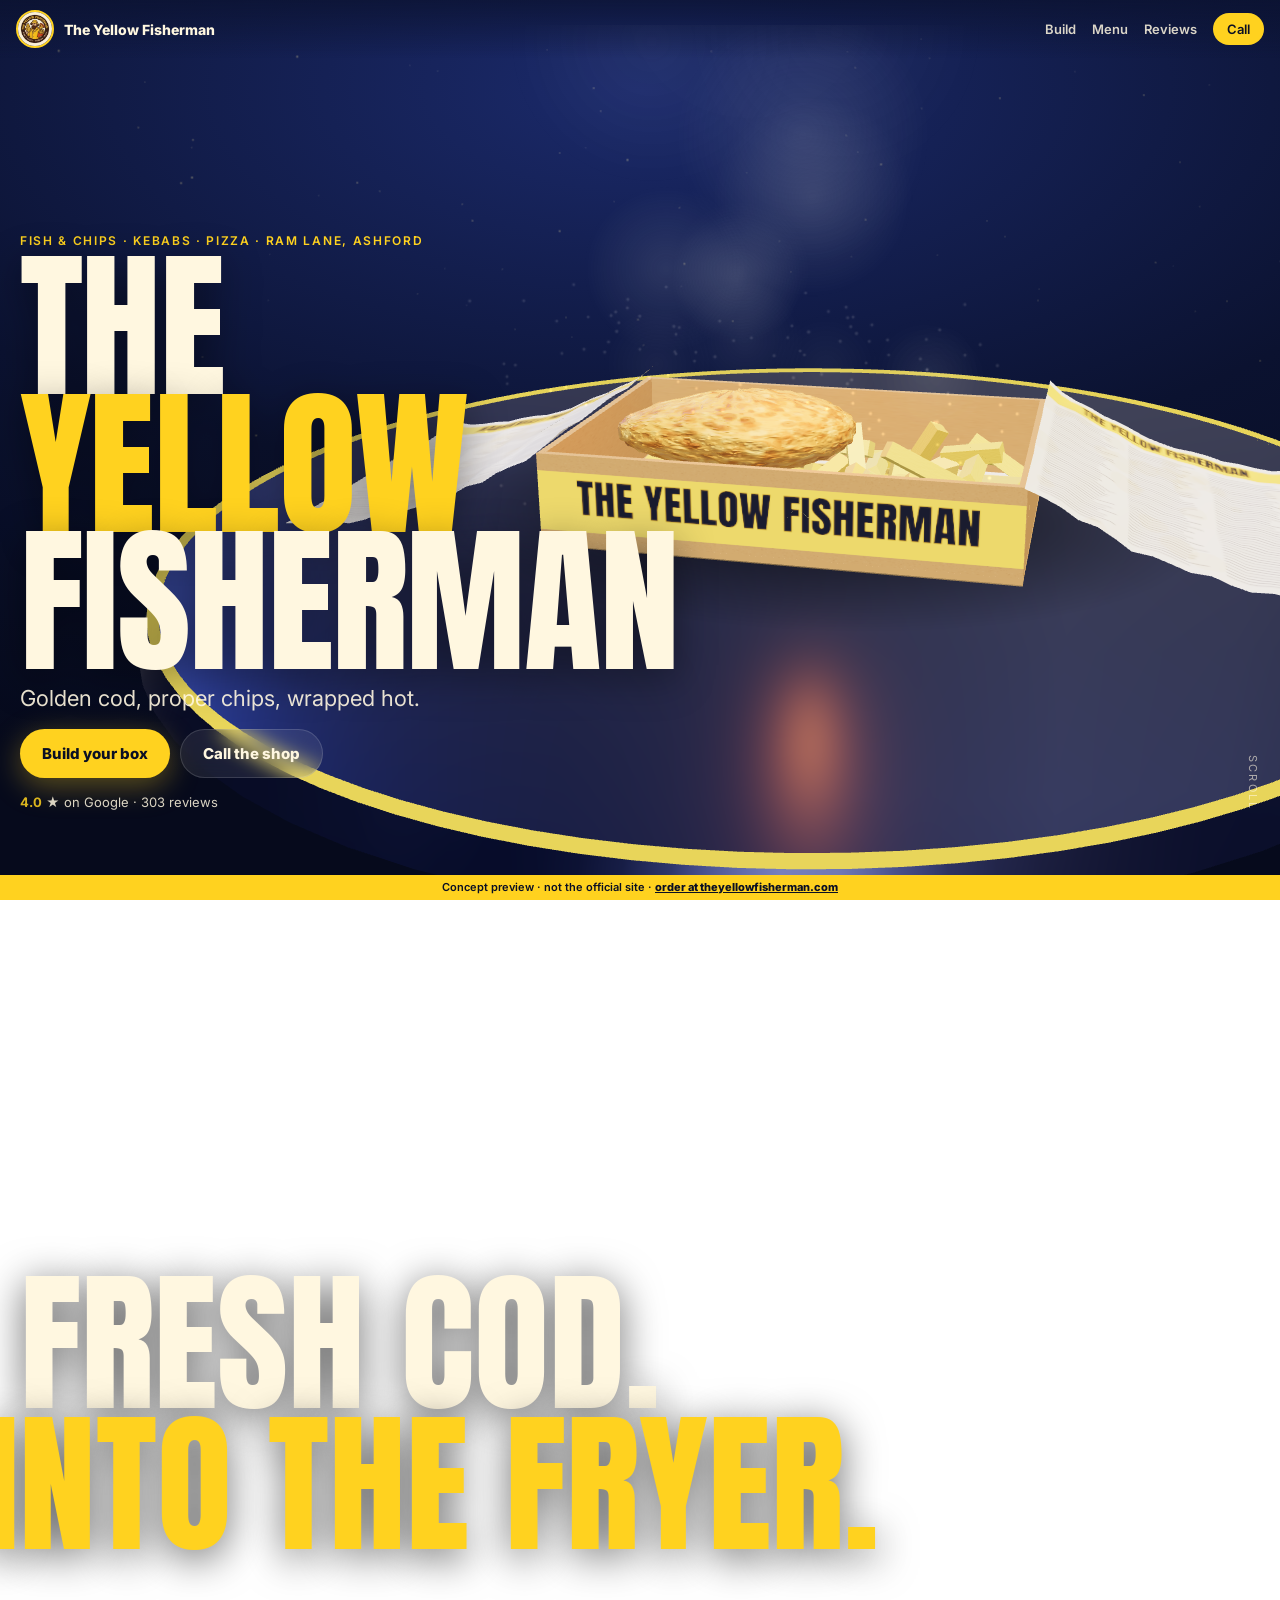
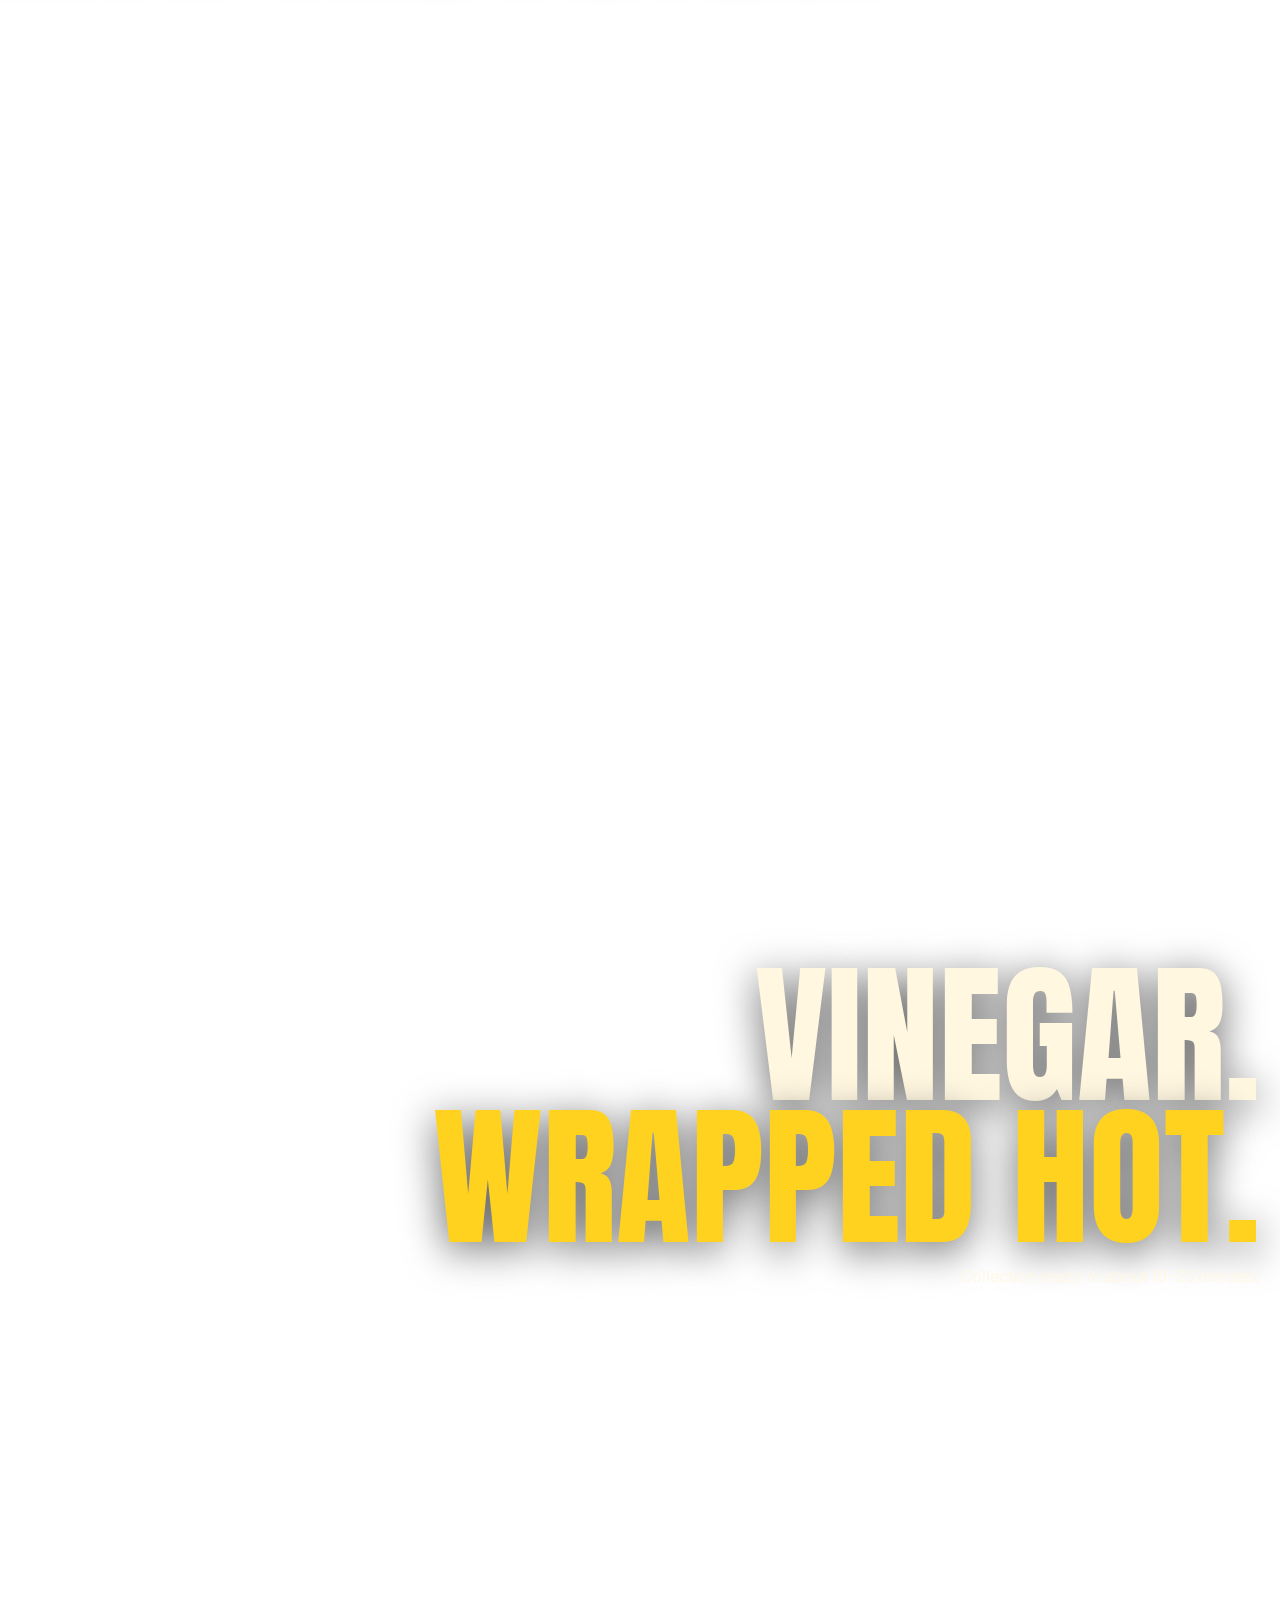
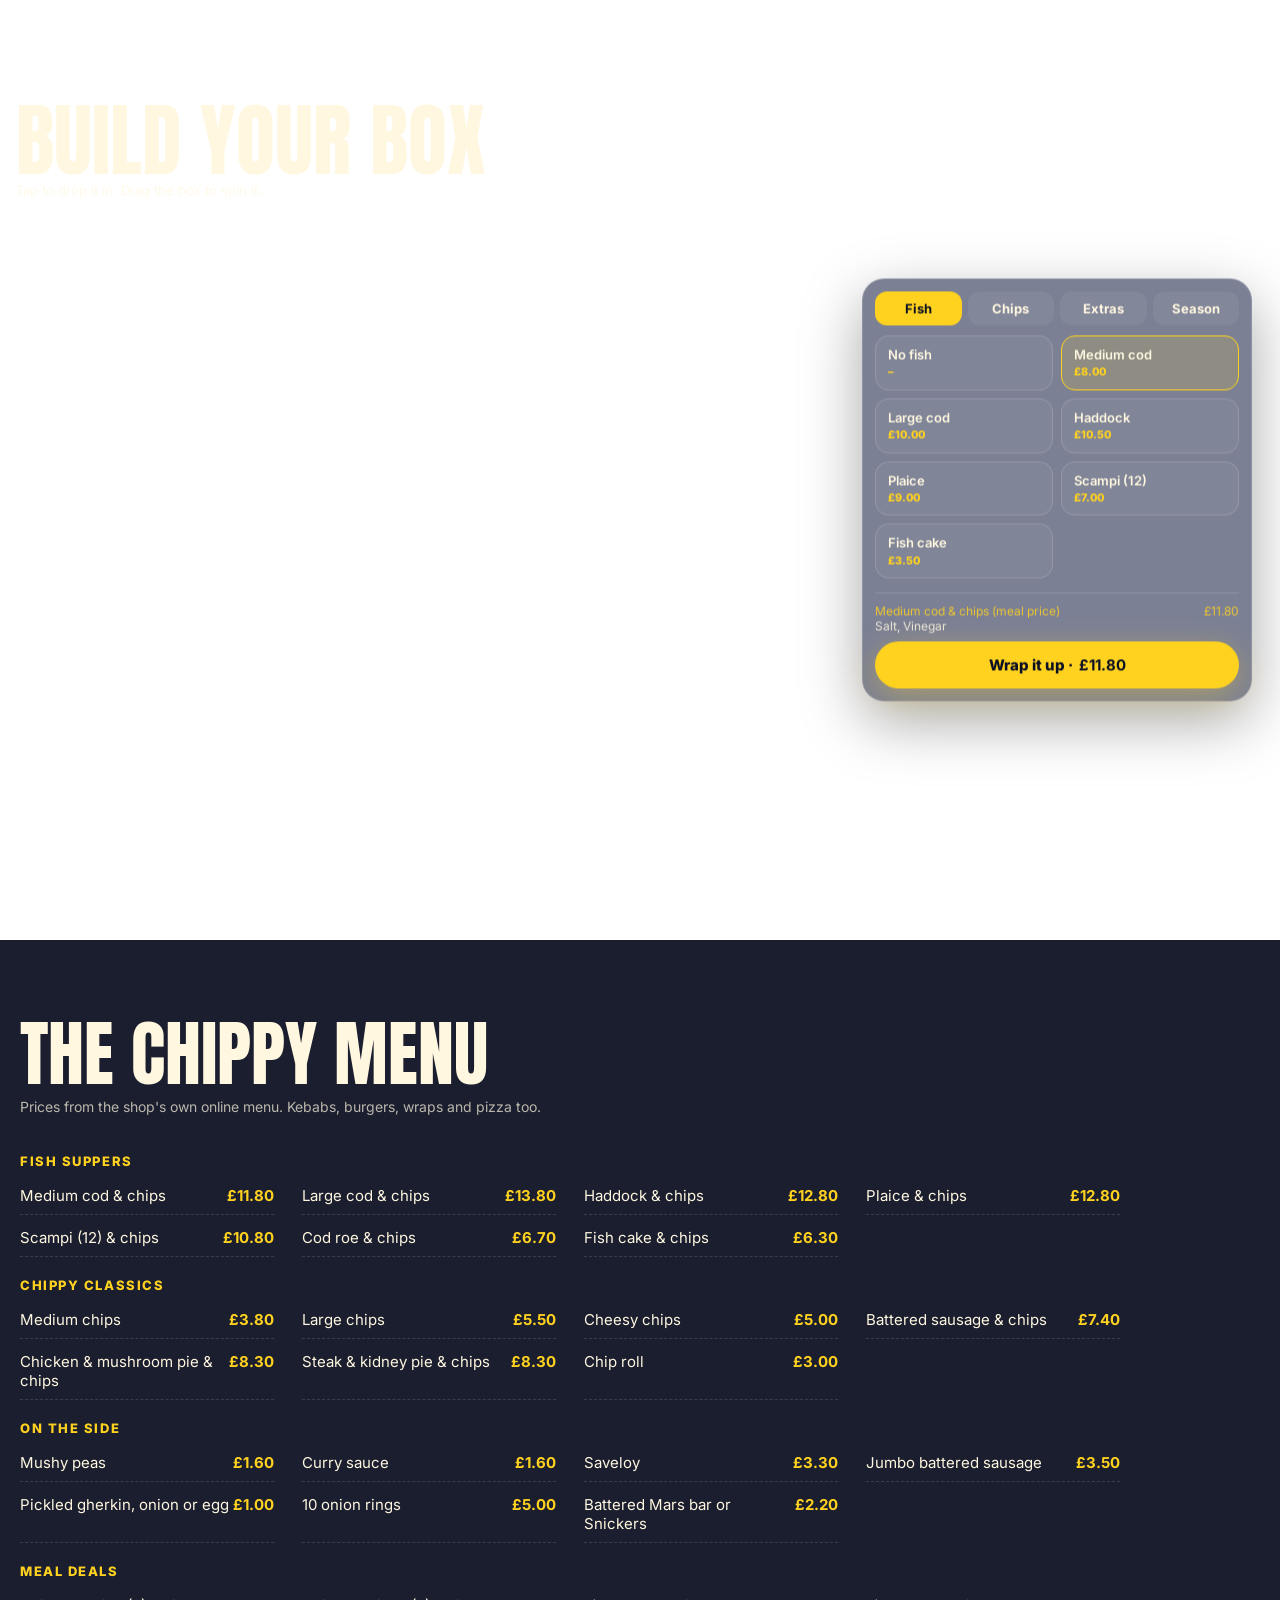
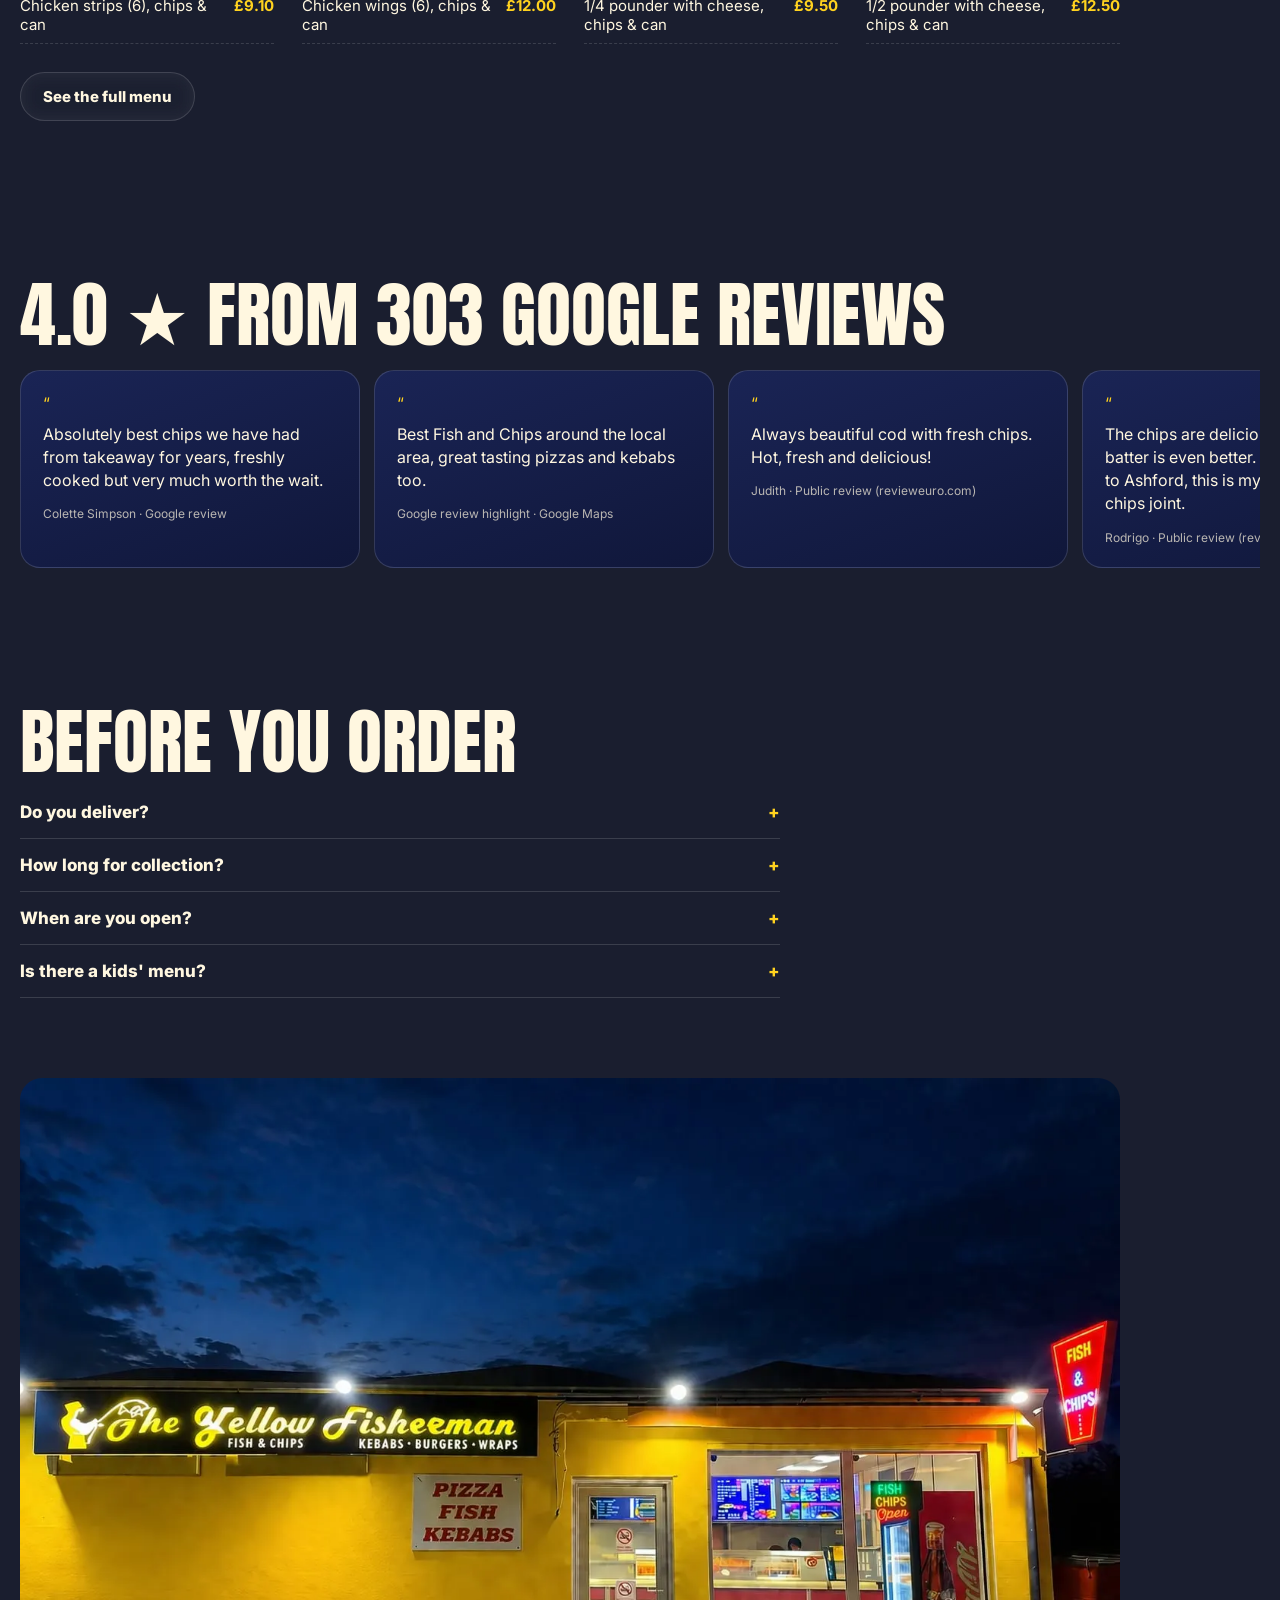
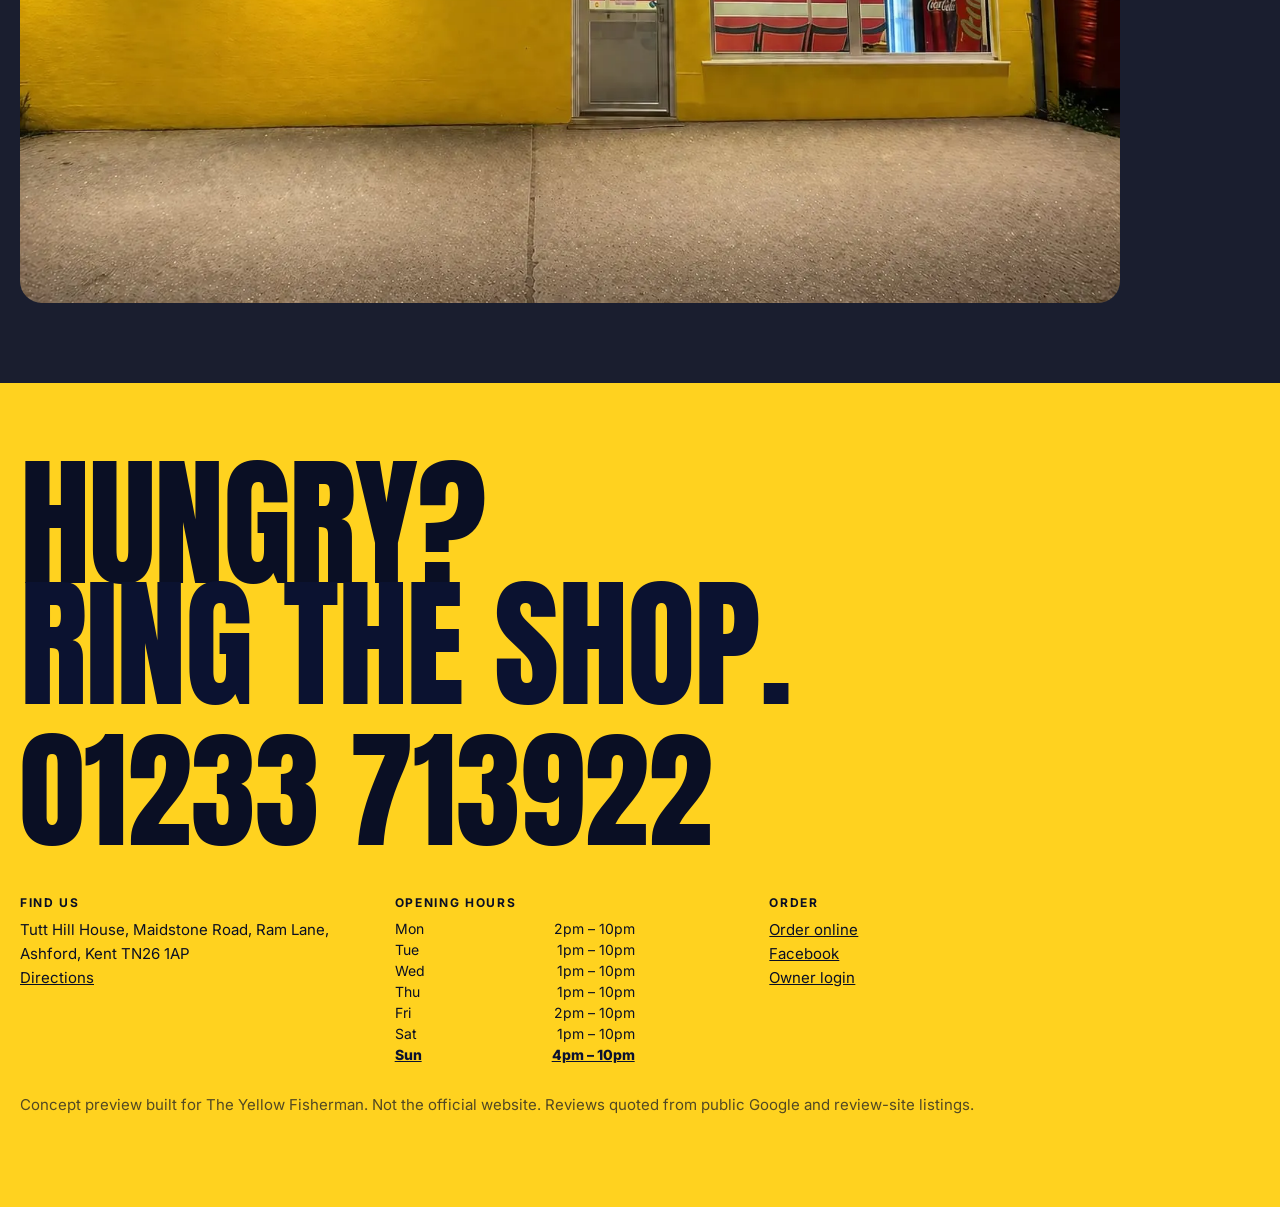
==== index.html @ 824ef0eb "The Yellow Fisherman immersive 3D concept preview" ====
<!doctype html>
<html lang="en-GB">
<head>
<meta charset="utf-8">
<meta name="viewport" content="width=device-width, initial-scale=1, viewport-fit=cover">
<meta name="robots" content="noindex, nofollow, noarchive">
<title>The Yellow Fisherman · Concept preview</title>
<meta name="description" content="Concept preview of a new interactive website for The Yellow Fisherman, Ashford, Kent.">
<meta name="theme-color" content="#0b1230">
<link rel="icon" href="assets/logo.webp">
<link rel="preconnect" href="https://fonts.googleapis.com">
<link rel="preconnect" href="https://fonts.gstatic.com" crossorigin>
<link href="https://fonts.googleapis.com/css2?family=Anton&family=Inter:wght@400;600;800&display=swap" rel="stylesheet">
<link rel="stylesheet" href="style.css">
<script type="importmap">{"imports":{"three":"./vendor/three.module.min.js"}}</script>
</head>
<body>
<div class="concept">Concept preview · not the official site · <a href="https://theyellowfisherman.com/" rel="nofollow">order at theyellowfisherman.com</a></div>

<div id="loader"><div class="loader-inner"><img src="assets/logo.webp" alt=""><div class="bar"><i></i></div><p>Heating the fryer…</p></div></div>

<canvas id="stage" aria-hidden="true"></canvas>
<div id="fallback" hidden><img src="assets/cover-1024.webp" alt="The Yellow Fisherman shopfront at night"></div>

<header class="nav">
  <a class="brand" href="#top"><img src="assets/logo.webp" alt="The Yellow Fisherman logo"><span>The Yellow Fisherman</span></a>
  <nav><a href="#build">Build</a><a href="#menu">Menu</a><a href="#reviews">Reviews</a><a class="pill" data-tel href="#">Call</a></nav>
</header>

<main>
  <section id="top" class="hero">
    <p class="kicker">Fish &amp; chips · Kebabs · Pizza · Ram Lane, Ashford</p>
    <h1 class="mega"><span>The</span><span class="y">Yellow</span><span>Fisherman</span></h1>
    <p class="sub">Golden cod, proper chips, wrapped hot.</p>
    <div class="hero-cta"><a href="#build" class="btn primary">Build your box</a><a data-tel href="#" class="btn ghost">Call the shop</a></div>
    <div class="rating-chip"><b data-rating>4.0</b> ★ on Google · <span data-reviews>303</span> reviews</div>
    <div class="scroll-cue">Scroll</div>
  </section>

  <section class="story" id="s-fryer">
    <h2 class="line">Fresh cod.</h2>
    <h2 class="line y">Into the fryer.</h2>
    <h2 class="line">Out golden.</h2>
  </section>

  <section class="story" id="s-wrap">
    <h2 class="line">Salt.</h2>
    <h2 class="line">Vinegar.</h2>
    <h2 class="line y">Wrapped hot.</h2>
    <p class="story-note">Collection ready in about <span data-collect>10–25</span> minutes.</p>
  </section>

  <section id="build" class="build">
    <div class="drag-zone" id="dragZone" aria-label="Drag to turn the box, tap to shake"></div>
    <div class="build-head"><h2>Build your box</h2><p>Tap to drop it in. Drag the box to spin it.</p></div>
    <div class="panel glass" id="builder">
      <div class="tabs" role="tablist">
        <button class="tab on" data-tab="fish">Fish</button>
        <button class="tab" data-tab="chips">Chips</button>
        <button class="tab" data-tab="extras">Extras</button>
        <button class="tab" data-tab="season">Season</button>
      </div>
      <div class="opts" id="opts"></div>
      <div class="summary">
        <div class="lines" id="lines"></div>
        <button class="btn primary wrap-btn" id="wrapBtn">Wrap it up · <b id="total">£0.00</b></button>
      </div>
    </div>
  </section>

  <section id="menu" class="menu solid">
    <h2 class="sec-title">The chippy menu</h2>
    <p class="muted">Prices from the shop's own online menu. Kebabs, burgers, wraps and pizza too.</p>
    <div class="menu-grid" id="menuGrid"></div>
    <a class="btn ghost" href="https://theyellowfisherman.com/" rel="nofollow">See the full menu</a>
  </section>

  <section id="reviews" class="reviews solid">
    <h2 class="sec-title"><span data-rating>4.0</span> ★ from <span data-reviews>303</span> Google reviews</h2>
    <div class="cards" id="cards"></div>
  </section>

  <section id="faq" class="faq solid">
    <h2 class="sec-title">Before you order</h2>
    <details><summary>Do you deliver?</summary><p>Yes, up to <span data-radius>8.5</span> miles. Minimum order £13. Delivery is £1 up to 3.5 miles, rising to £6 at 8.5 miles.</p></details>
    <details><summary>How long for collection?</summary><p>Usually <span data-collect>10–25</span> minutes. Deliveries take about 30–90 minutes depending on how busy we are.</p></details>
    <details><summary>When are you open?</summary><div class="hours" id="hoursFaq"></div><p class="muted">Online orders close at 9:45pm.</p></details>
    <details><summary>Is there a kids' menu?</summary><p>Yes: sausage, nuggets, cod bites, cheeseburger or doner meat, each with chips.</p></details>
  </section>

  <section class="shop solid">
    <figure><img loading="lazy" src="assets/cover-1024.webp" alt="The Yellow Fisherman shopfront lit up at night"></figure>
  </section>
</main>

<footer class="foot">
  <h2 class="mega small"><span>Hungry?</span><span class="y">Ring the shop.</span></h2>
  <a class="huge-tel" data-tel href="#"><span data-phone>01233 713922</span></a>
  <div class="foot-grid">
    <div><h4>Find us</h4><p data-address></p><a data-maps href="#" rel="nofollow">Directions</a></div>
    <div><h4>Opening hours</h4><div class="hours" id="hoursFoot"></div></div>
    <div><h4>Order</h4><p><a href="https://theyellowfisherman.com/" rel="nofollow">Order online</a><br><a data-fb href="#" rel="nofollow">Facebook</a><br><a href="dashboard.html">Owner login</a></p></div>
  </div>
  <p class="tiny">Concept preview built for The Yellow Fisherman. Not the official website. Reviews quoted from public Google and review-site listings.</p>
</footer>

<div class="modal" id="orderModal" hidden>
  <div class="sheet glass">
    <button class="x" data-close aria-label="Close">×</button>
    <div id="orderForm">
      <h3>It's wrapped. Where's it going?</h3>
      <div class="mini-sum" id="miniSum"></div>
      <div class="seg" id="method"><button class="on" data-m="Collection">Collection</button><button data-m="Delivery">Delivery</button></div>
      <label>Name<input id="fName" autocomplete="name" required></label>
      <label>Mobile<input id="fPhone" type="tel" autocomplete="tel" inputmode="tel" required></label>
      <label class="del-only" hidden>Delivery postcode<input id="fPost" autocomplete="postal-code"></label>
      <label>When<select id="fTime"></select></label>
      <label>Notes<input id="fNotes" placeholder="e.g. salad on the side"></label>
      <p class="warn" id="warn"></p>
      <button class="btn primary full" id="sendBtn">Send my order · <b id="total2"></b></button>
      <p class="tiny">Or call <a data-tel href="#"><span data-phone></span></a>. Pay on collection or delivery.</p>
    </div>
    <div id="orderDone" hidden>
      <div class="tick">✓</div>
      <h3 id="doneTitle"></h3>
      <p id="doneText"></p>
      <a class="btn primary full" data-tel href="#">Call to confirm now</a>
      <a class="btn ghost full" href="https://theyellowfisherman.com/" rel="nofollow">Order &amp; pay online instead</a>
      <p class="tiny demo-note" id="demoNote"></p>
    </div>
  </div>
</div>

<script src="vendor/gsap.min.js"></script>
<script src="vendor/ScrollTrigger.min.js"></script>
<script type="module" src="main.js"></script>
</body>
</html>
---- style.css ----
:root{--navy:#0b1230;--navy2:#141d46;--yellow:#ffd21f;--yellow2:#ffb800;--cream:#fff7e0;--ink:#0a0f24;--glass:rgba(16,24,60,.55);--line:rgba(255,255,255,.14)}
[hidden]{display:none!important}
*{box-sizing:border-box;margin:0;padding:0}
html{-webkit-text-size-adjust:100%}
body{background:radial-gradient(120% 80% at 50% 10%,#1b2a6b 0%,#0b1230 55%,#060a1c 100%) fixed;color:var(--cream);font-family:Inter,system-ui,-apple-system,sans-serif;overflow-x:hidden;min-height:100vh}
a{color:inherit}
#stage{position:fixed;inset:0;width:100vw;height:100vh;height:100lvh;display:block;z-index:0;touch-action:pan-y}
#fallback{position:fixed;inset:0;z-index:0}#fallback img{width:100%;height:100%;object-fit:cover;filter:brightness(.55)}
.concept{position:fixed;left:0;right:0;bottom:0;z-index:60;background:var(--yellow);color:var(--ink);font:600 11px/1.2 Inter;text-align:center;padding:6px 10px calc(6px + env(safe-area-inset-bottom))}
.concept a{font-weight:800}
#loader{position:fixed;inset:0;z-index:100;background:var(--navy);display:grid;place-items:center;transition:opacity .6s}
#loader.done{opacity:0;pointer-events:none}
.loader-inner{text-align:center}.loader-inner img{width:96px;border-radius:50%;animation:bob 1.6s ease-in-out infinite}
.bar{width:180px;height:4px;background:var(--line);border-radius:4px;margin:18px auto 10px;overflow:hidden}.bar i{display:block;height:100%;width:0;background:var(--yellow);transition:width .3s}
.loader-inner p{font-size:13px;opacity:.7}
@keyframes bob{50%{transform:translateY(-8px) rotate(-4deg)}}
.nav{position:fixed;top:0;left:0;right:0;z-index:50;display:flex;justify-content:space-between;align-items:center;padding:calc(10px + env(safe-area-inset-top)) 16px 10px;background:linear-gradient(rgba(11,18,48,.75),rgba(11,18,48,0));}
.brand{display:flex;gap:10px;align-items:center;text-decoration:none;font-weight:800;font-size:14px}
.brand img{width:38px;height:38px;border-radius:50%;border:2px solid var(--yellow)}
.nav nav{display:flex;gap:16px;align-items:center;font-size:13px;font-weight:600}
.nav nav a{text-decoration:none;opacity:.85}
.pill{background:var(--yellow);color:var(--ink)!important;padding:8px 14px;border-radius:30px;opacity:1!important}
@media (max-width:640px){.nav nav a:not(.pill){display:none}.brand span{display:none}}
main,footer{position:relative;z-index:2}
section{position:relative}
.hero{min-height:100vh;min-height:100svh;display:flex;flex-direction:column;justify-content:flex-end;padding:0 20px 90px;pointer-events:none}
.hero a,.hero .rating-chip{pointer-events:auto}
.kicker{font-size:12px;letter-spacing:.14em;text-transform:uppercase;color:var(--yellow);font-weight:600;margin-bottom:10px}
.mega{font-family:Anton,Impact,sans-serif;font-weight:400;text-transform:uppercase;line-height:.86;font-size:clamp(64px,12.5vw,176px);letter-spacing:-.01em;text-shadow:0 10px 40px rgba(0,0,0,.45)}
.mega span{display:block}.y{color:var(--yellow)}
.mega.small{font-size:clamp(54px,11vw,150px)}
.sub{font-size:clamp(16px,2.2vw,22px);margin:14px 0 18px;max-width:30ch;opacity:.9}
.hero-cta{display:flex;gap:10px;flex-wrap:wrap}
.btn{display:inline-flex;align-items:center;justify-content:center;gap:6px;padding:14px 22px;border-radius:40px;font:800 15px Inter;text-decoration:none;border:0;cursor:pointer;transition:transform .15s,box-shadow .2s;-webkit-tap-highlight-color:transparent}
.btn:active{transform:scale(.97)}
.btn.primary{background:var(--yellow);color:var(--ink);box-shadow:0 8px 30px rgba(255,210,31,.35)}
.btn.ghost{background:rgba(255,255,255,.08);color:var(--cream);border:1px solid var(--line);backdrop-filter:blur(10px);-webkit-backdrop-filter:blur(10px)}
.btn.full{width:100%;margin-top:10px}
.rating-chip{margin-top:16px;font-size:13px;opacity:.85}.rating-chip b{color:var(--yellow)}
.scroll-cue{position:absolute;right:20px;bottom:90px;font-size:11px;letter-spacing:.2em;text-transform:uppercase;opacity:.6;writing-mode:vertical-rl}
.story{min-height:130vh;display:flex;flex-direction:column;justify-content:center;padding:0 20px;pointer-events:none}
.line{font-family:Anton,Impact,sans-serif;font-weight:400;text-transform:uppercase;font-size:clamp(44px,12vw,170px);line-height:.92;text-shadow:0 8px 40px rgba(0,0,0,.6)}
#s-wrap{align-items:flex-end;text-align:right}
.story-note{margin-top:18px;font-size:16px;opacity:.85}
.build{min-height:100vh;min-height:100svh;padding:calc(64px + env(safe-area-inset-top)) 16px 46px;display:flex;flex-direction:column}
.drag-zone{position:absolute;inset:0;touch-action:pan-y;cursor:grab;z-index:0}
.build-head{position:relative;z-index:1;pointer-events:none}
.build-head h2{font-family:Anton,Impact,sans-serif;font-weight:400;text-transform:uppercase;font-size:clamp(40px,7vw,80px);line-height:.9}
.build-head p{font-size:13px;opacity:.75;margin-top:6px}
.glass{background:var(--glass);border:1px solid var(--line);backdrop-filter:blur(18px) saturate(140%);-webkit-backdrop-filter:blur(18px) saturate(140%);border-radius:22px;box-shadow:0 20px 60px rgba(0,0,0,.35)}
.panel{position:relative;z-index:2;margin-top:auto;padding:12px;max-height:48svh;display:flex;flex-direction:column}
@media (min-width:900px){.build{display:block}.panel{position:absolute;right:28px;top:50%;transform:translateY(-50%);width:390px;max-height:80vh;margin:0}}
.tabs{display:flex;gap:6px;margin-bottom:10px}
.tab{flex:1;padding:9px 0;border-radius:12px;border:0;background:rgba(255,255,255,.06);color:var(--cream);font:700 13px Inter;cursor:pointer}
.tab.on{background:var(--yellow);color:var(--ink)}
.opts{display:grid;grid-template-columns:1fr 1fr;gap:8px;overflow-y:auto;-webkit-overflow-scrolling:touch;padding-bottom:4px;min-height:0;flex:1}
.opt{position:relative;text-align:left;padding:10px 12px;border-radius:14px;border:1px solid var(--line);background:rgba(255,255,255,.04);color:var(--cream);font:600 13px/1.25 Inter;cursor:pointer;-webkit-tap-highlight-color:transparent;transition:background .2s,border-color .2s}
.opt small{display:block;color:var(--yellow);font-weight:800;margin-top:3px}
.opt.on{border-color:var(--yellow);background:rgba(255,210,31,.14)}
.opt .q{position:absolute;top:6px;right:8px;background:var(--yellow);color:var(--ink);border-radius:20px;font-size:11px;font-weight:800;padding:1px 7px}
.opt .minus{position:absolute;bottom:6px;right:6px;width:24px;height:24px;border-radius:50%;border:0;background:rgba(255,255,255,.15);color:#fff;font-weight:800;cursor:pointer}
.summary{border-top:1px solid var(--line);margin-top:10px;padding-top:10px}
.lines{font-size:12px;opacity:.85;max-height:64px;overflow:auto;margin-bottom:8px}
.lines div{display:flex;justify-content:space-between}
.lines .deal{color:var(--yellow)}
.wrap-btn{width:100%}
.solid{background:rgba(7,11,30,.92);padding:80px 20px;backdrop-filter:blur(6px)}
.sec-title{font-family:Anton,Impact,sans-serif;font-weight:400;text-transform:uppercase;font-size:clamp(38px,6vw,72px);line-height:.95;margin-bottom:10px}
.muted{opacity:.7;font-size:14px;margin-bottom:22px}
.menu-grid{display:grid;grid-template-columns:repeat(auto-fill,minmax(240px,1fr));gap:4px 28px;margin-bottom:28px;max-width:1100px}
.menu-grid h4{grid-column:1/-1;color:var(--yellow);font:800 13px Inter;letter-spacing:.12em;text-transform:uppercase;margin:16px 0 4px}
.mi{display:flex;justify-content:space-between;padding:9px 0;border-bottom:1px dashed var(--line);font-size:15px}
.mi b{color:var(--yellow)}
.cards{display:flex;gap:14px;overflow-x:auto;scroll-snap-type:x mandatory;padding:10px 0 20px;-webkit-overflow-scrolling:touch}
.card{flex:0 0 min(82vw,340px);scroll-snap-align:start;padding:22px;border-radius:20px;background:linear-gradient(160deg,#1a2455,#10173a);border:1px solid var(--line)}
.card .stars{color:var(--yellow);letter-spacing:2px;margin-bottom:10px}
.card p{font-size:16px;line-height:1.45}
.card cite{display:block;margin-top:14px;font-style:normal;font-size:12px;opacity:.7}
.faq details{max-width:760px;border-bottom:1px solid var(--line);padding:16px 0}
.faq summary{font-weight:800;font-size:17px;cursor:pointer;list-style:none}
.faq summary::after{content:'+';float:right;color:var(--yellow)}
.faq details[open] summary::after{content:'–'}
.faq p,.faq .hours{margin-top:10px;opacity:.85;line-height:1.5}
.hours div{display:flex;justify-content:space-between;max-width:240px;font-size:14px;padding:2px 0}
.hours .today{color:var(--yellow);font-weight:800}
.shop{padding-top:0}.shop img{width:100%;max-width:1100px;border-radius:22px;display:block}
.foot{background:var(--yellow);color:var(--ink);padding:80px 20px 90px}
.foot .mega{text-shadow:none}.foot .y{color:var(--navy)}
.huge-tel{display:block;font-family:Anton,Impact,sans-serif;font-size:clamp(46px,10vw,130px);text-decoration:none;margin:20px 0 40px}
.foot-grid{display:grid;grid-template-columns:repeat(auto-fit,minmax(220px,1fr));gap:24px;max-width:1100px}
.foot h4{font-size:12px;letter-spacing:.14em;text-transform:uppercase;margin-bottom:8px}
.foot p,.foot a{font-size:15px;line-height:1.6}
.tiny{font-size:11px;opacity:.7;margin-top:28px}
.modal{position:fixed;inset:0;z-index:80;background:rgba(4,7,20,.45);display:flex;align-items:flex-end;justify-content:center}
@media (min-width:700px){.modal{align-items:center}}
.sheet{position:relative;width:100%;max-width:440px;max-height:92svh;overflow:auto;padding:22px 18px calc(40px + env(safe-area-inset-bottom));border-radius:24px 24px 0 0}
@media (min-width:700px){.sheet{border-radius:24px;padding-bottom:24px}}
.sheet h3{font-family:Anton,Impact,sans-serif;font-weight:400;font-size:30px;text-transform:uppercase;line-height:1;margin:0 30px 10px 0}
.x{position:absolute;right:12px;top:10px;background:none;border:0;color:#fff;font-size:30px;cursor:pointer}
.mini-sum{font-size:13px;opacity:.85;margin-bottom:12px}
.seg{display:flex;background:rgba(255,255,255,.07);border-radius:14px;padding:4px;margin-bottom:10px}
.seg button{flex:1;border:0;background:none;color:var(--cream);padding:10px;border-radius:10px;font:700 14px Inter;cursor:pointer}
.seg button.on{background:var(--yellow);color:var(--ink)}
.sheet label{display:block;font-size:12px;font-weight:600;opacity:.9;margin-top:8px}
.sheet input,.sheet select{display:block;width:100%;margin-top:4px;padding:12px;border-radius:12px;border:1px solid var(--line);background:rgba(0,0,0,.25);color:#fff;font:16px Inter}
.warn{color:#ff9b8a;font-size:13px;min-height:16px;margin-top:8px}
.tick{width:64px;height:64px;border-radius:50%;background:var(--yellow);color:var(--ink);display:grid;place-items:center;font-size:34px;font-weight:800;margin-bottom:12px}
#doneText{margin-bottom:8px;line-height:1.5}
@media (prefers-reduced-motion:reduce){*{scroll-behavior:auto!important}.loader-inner img{animation:none}}
html,body{overflow-x:clip}
.foot .huge-tel{font-family:Anton,Impact,sans-serif;font-size:clamp(46px,13vw,130px);line-height:1;text-decoration:none;margin:20px 0 40px}
.foot .hours .today{color:var(--navy);font-weight:800;text-decoration:underline}
.reviews{padding-bottom:40px}
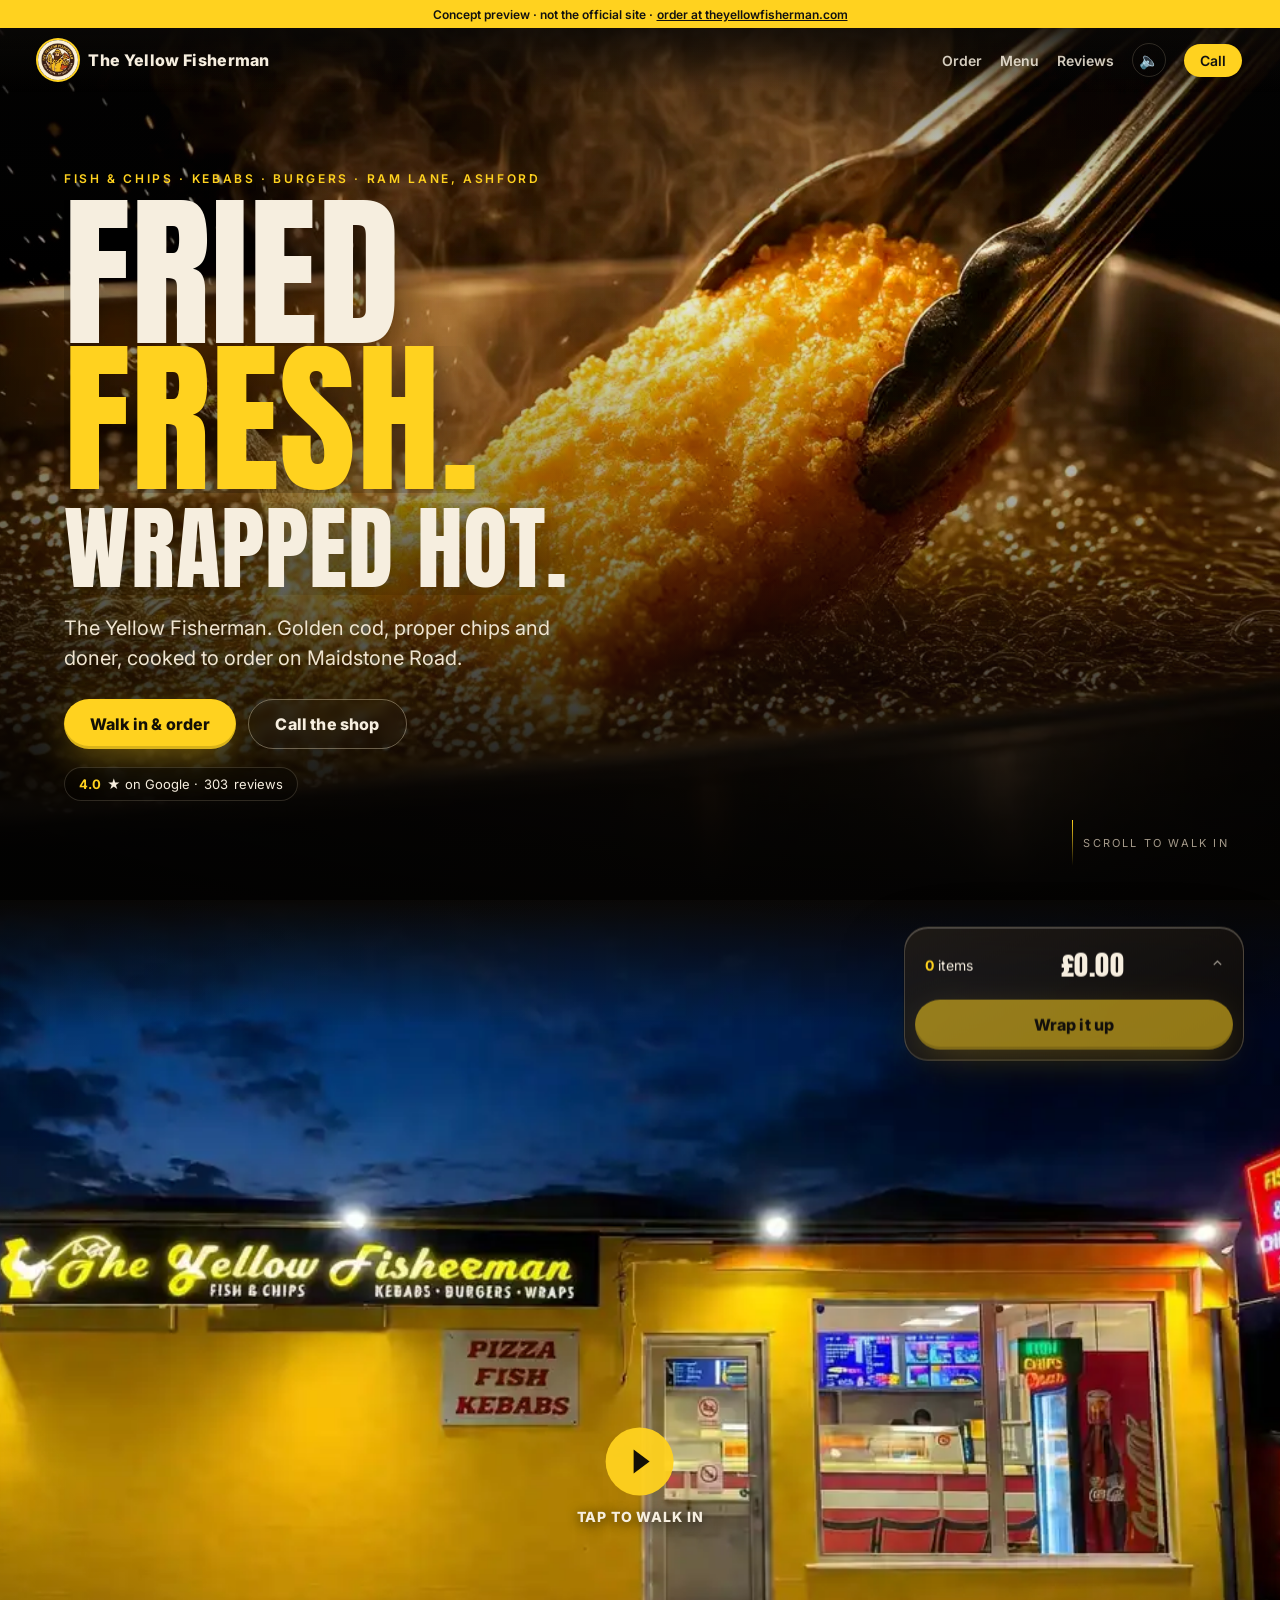
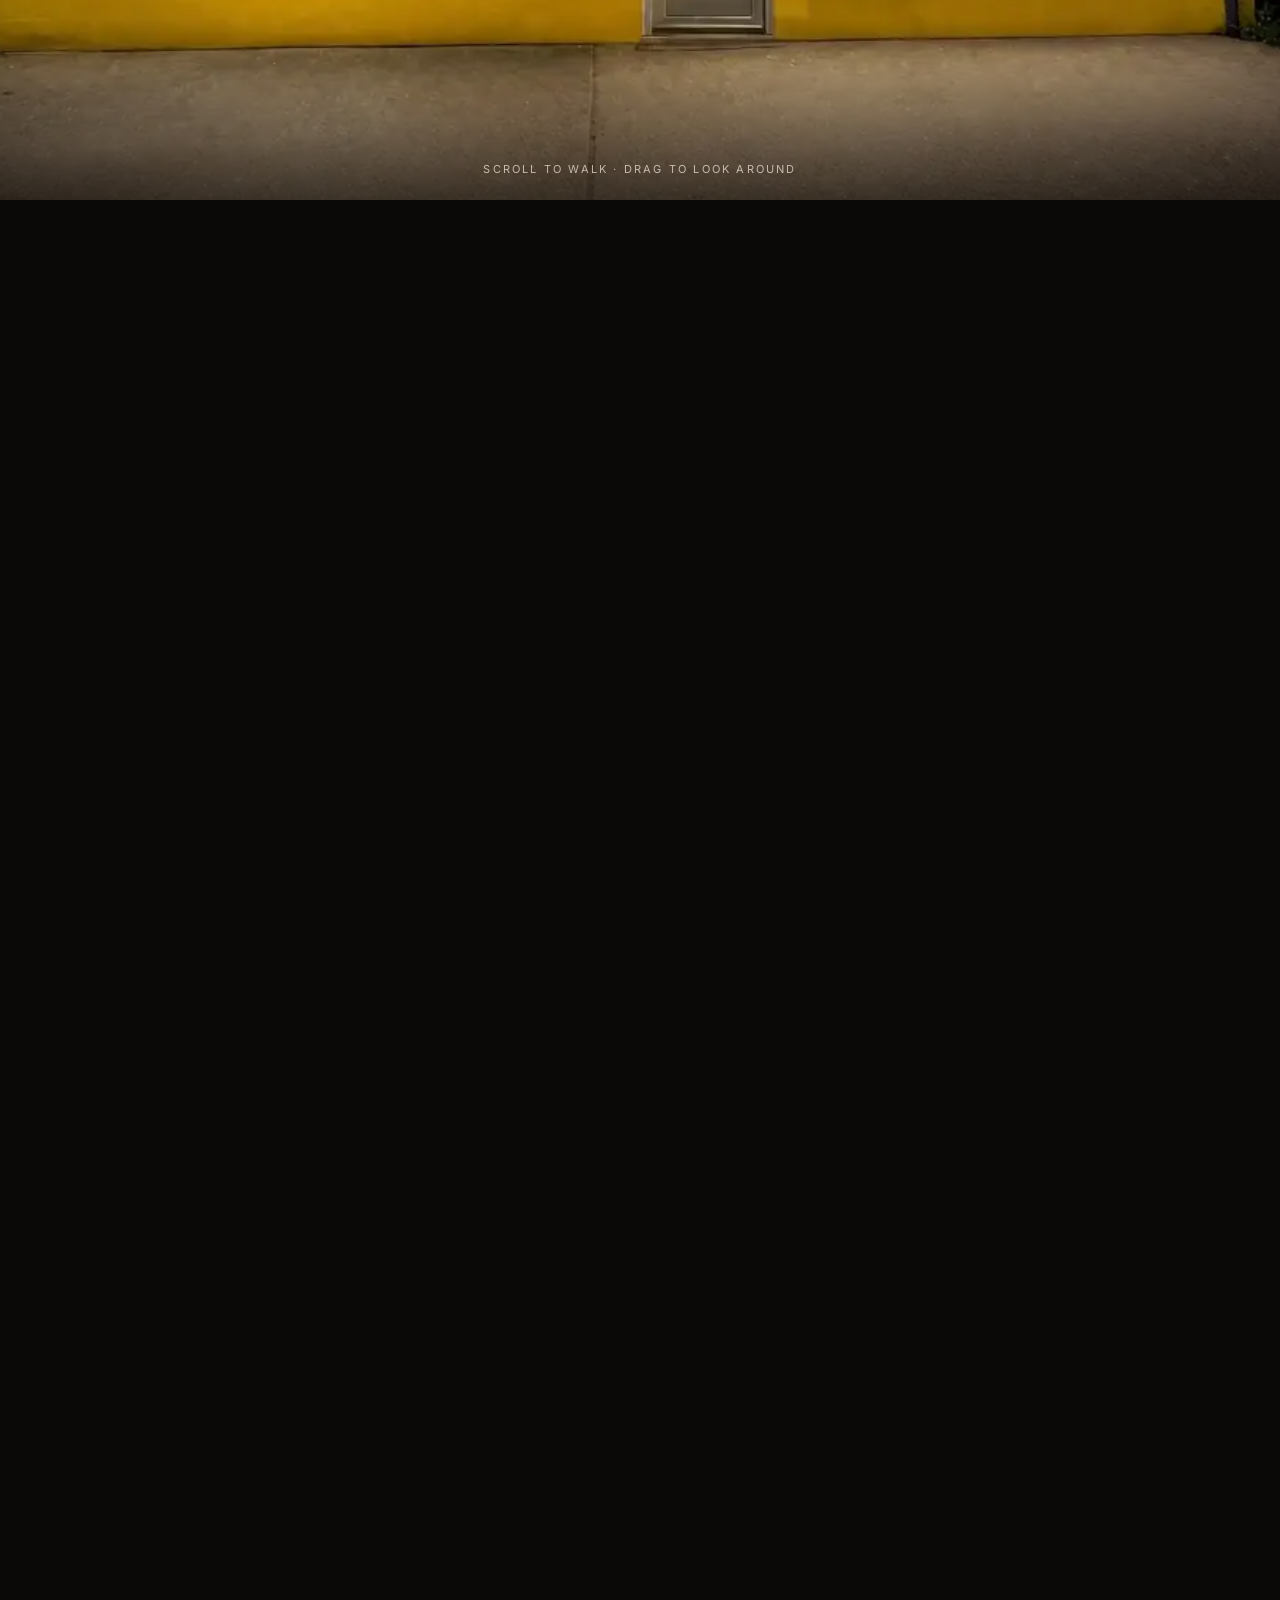
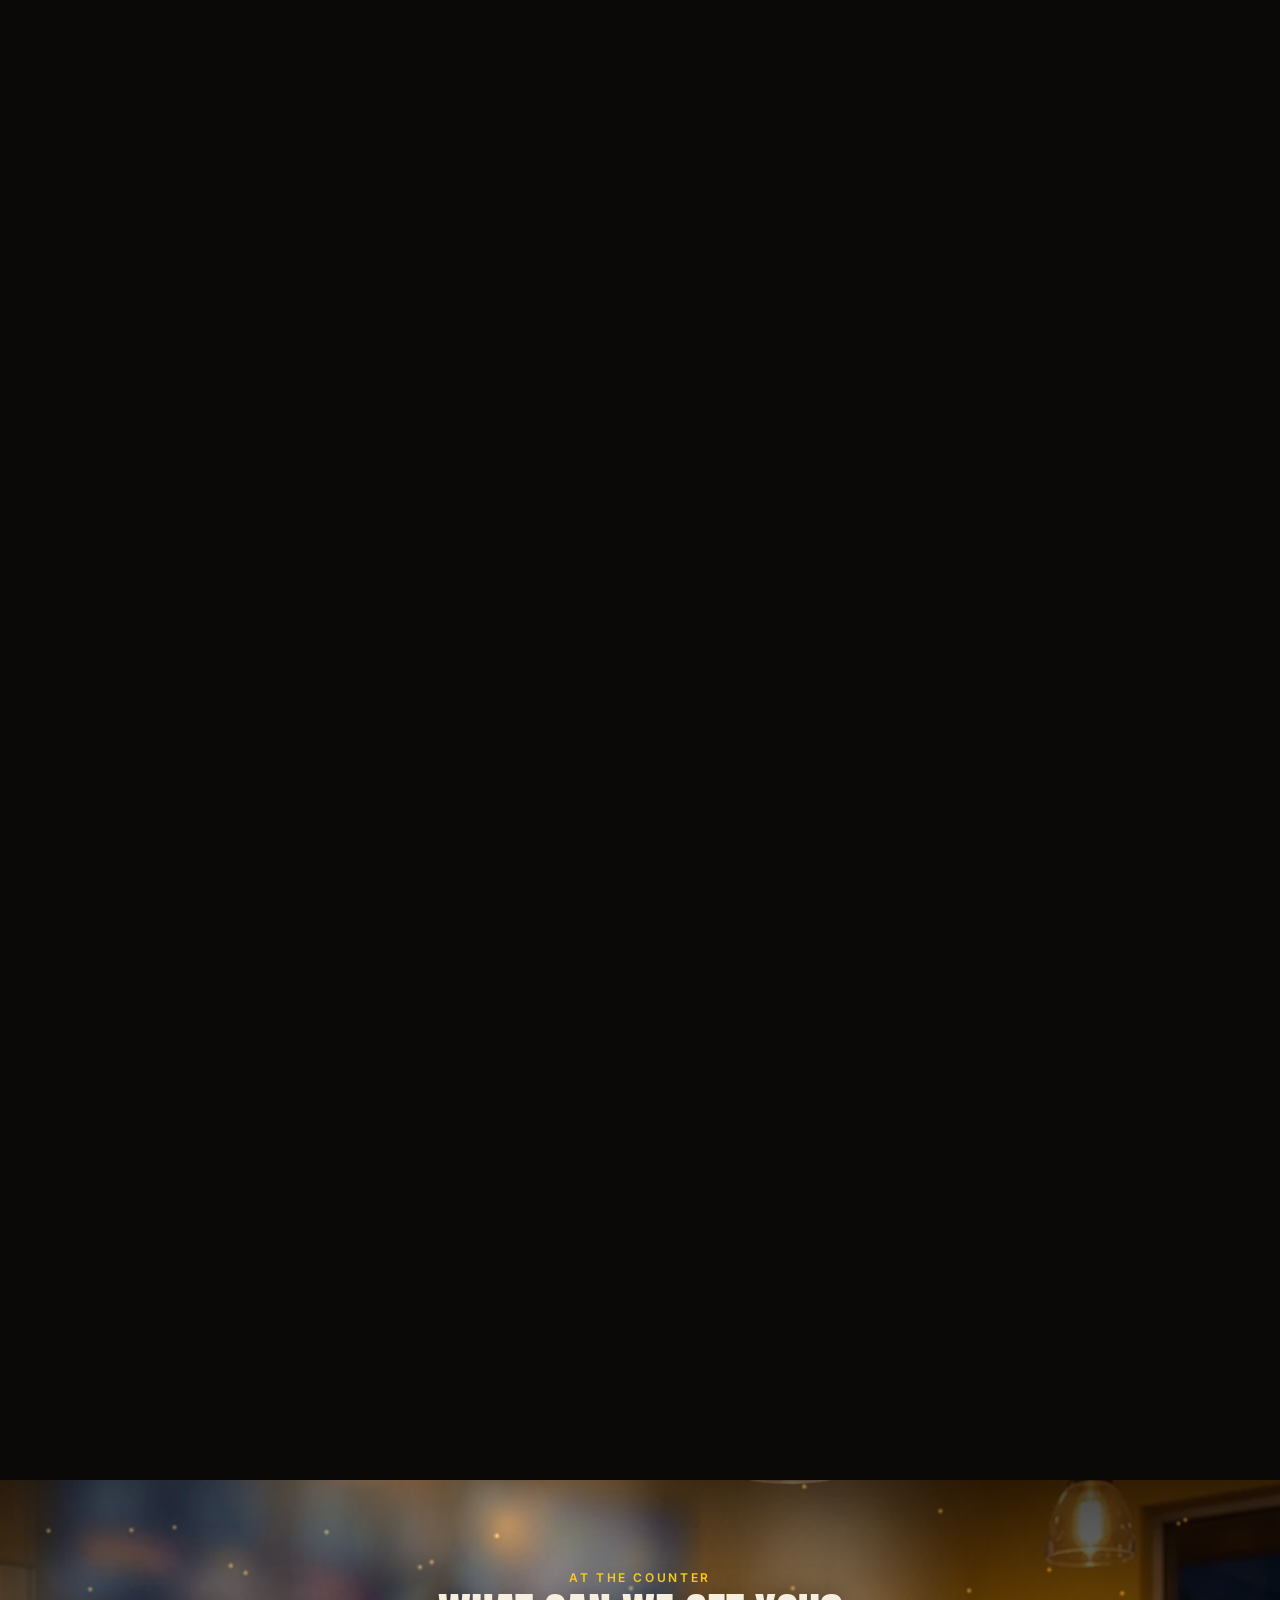
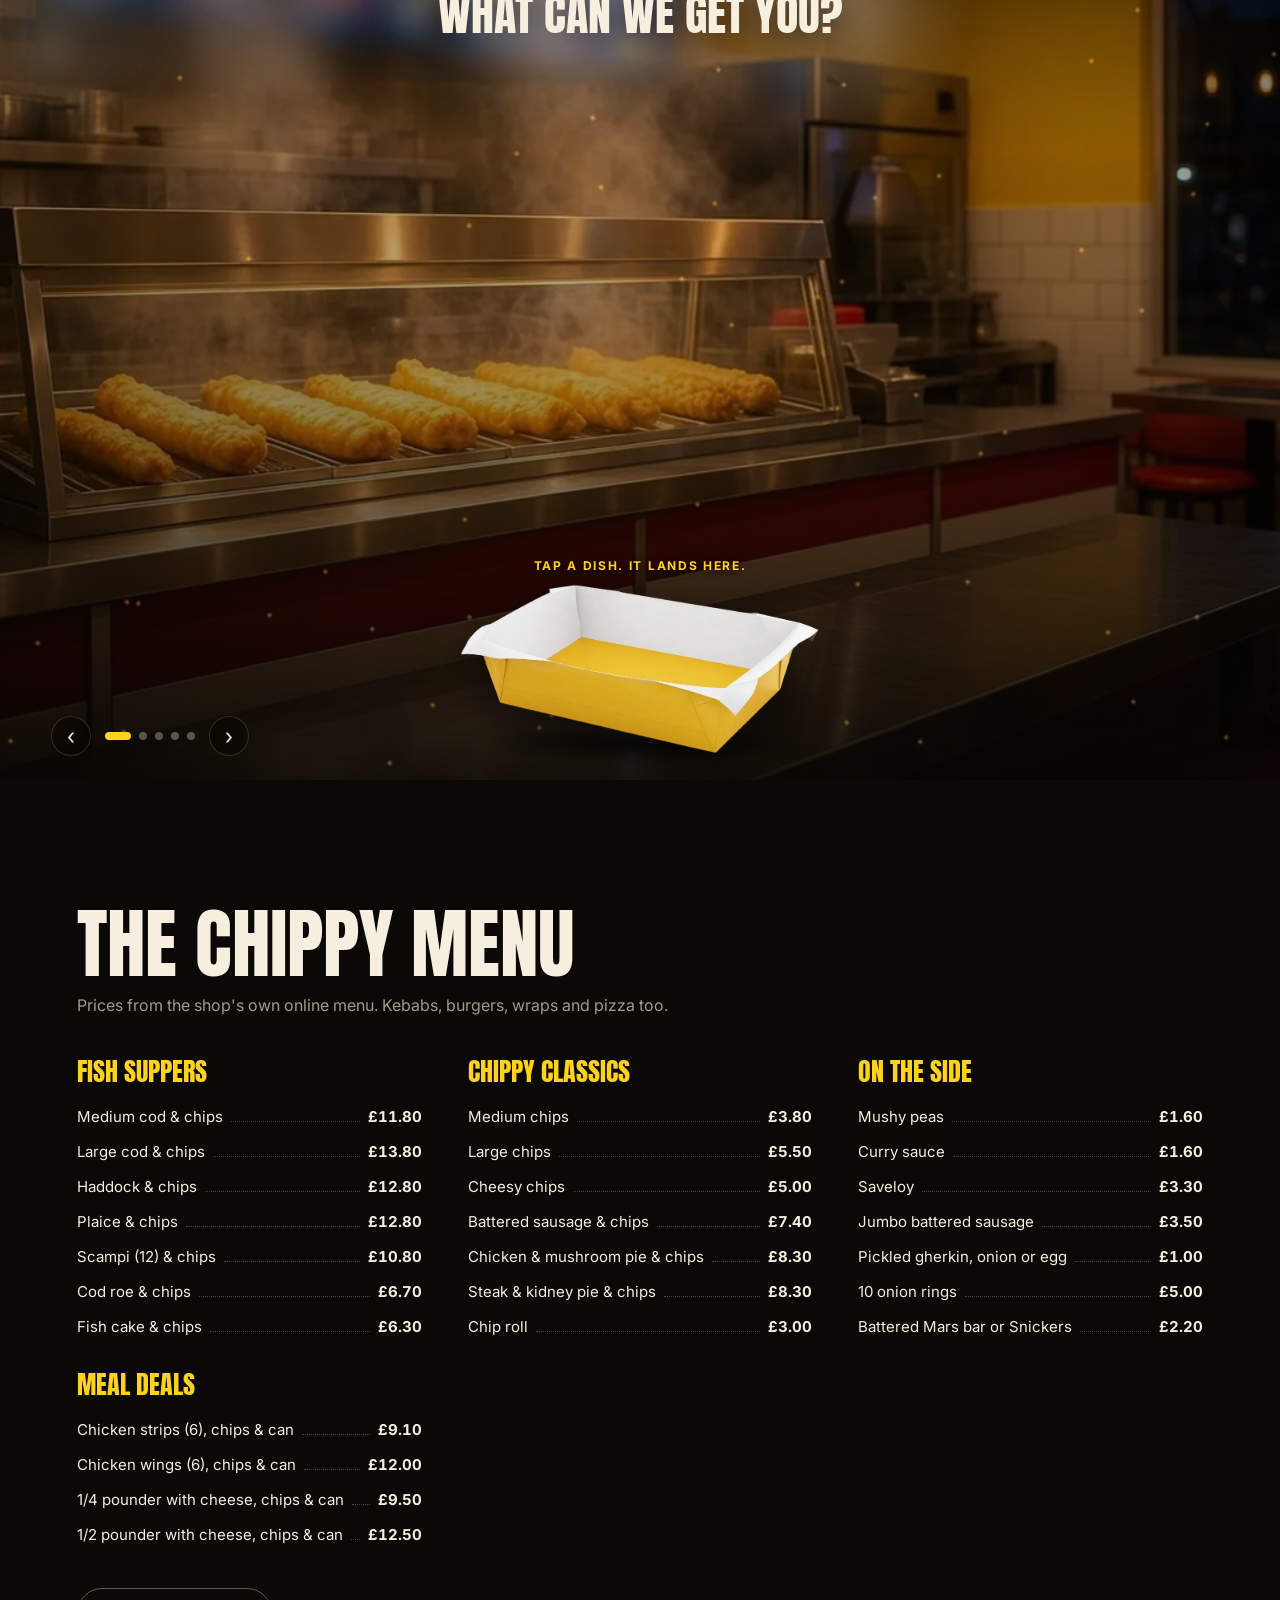
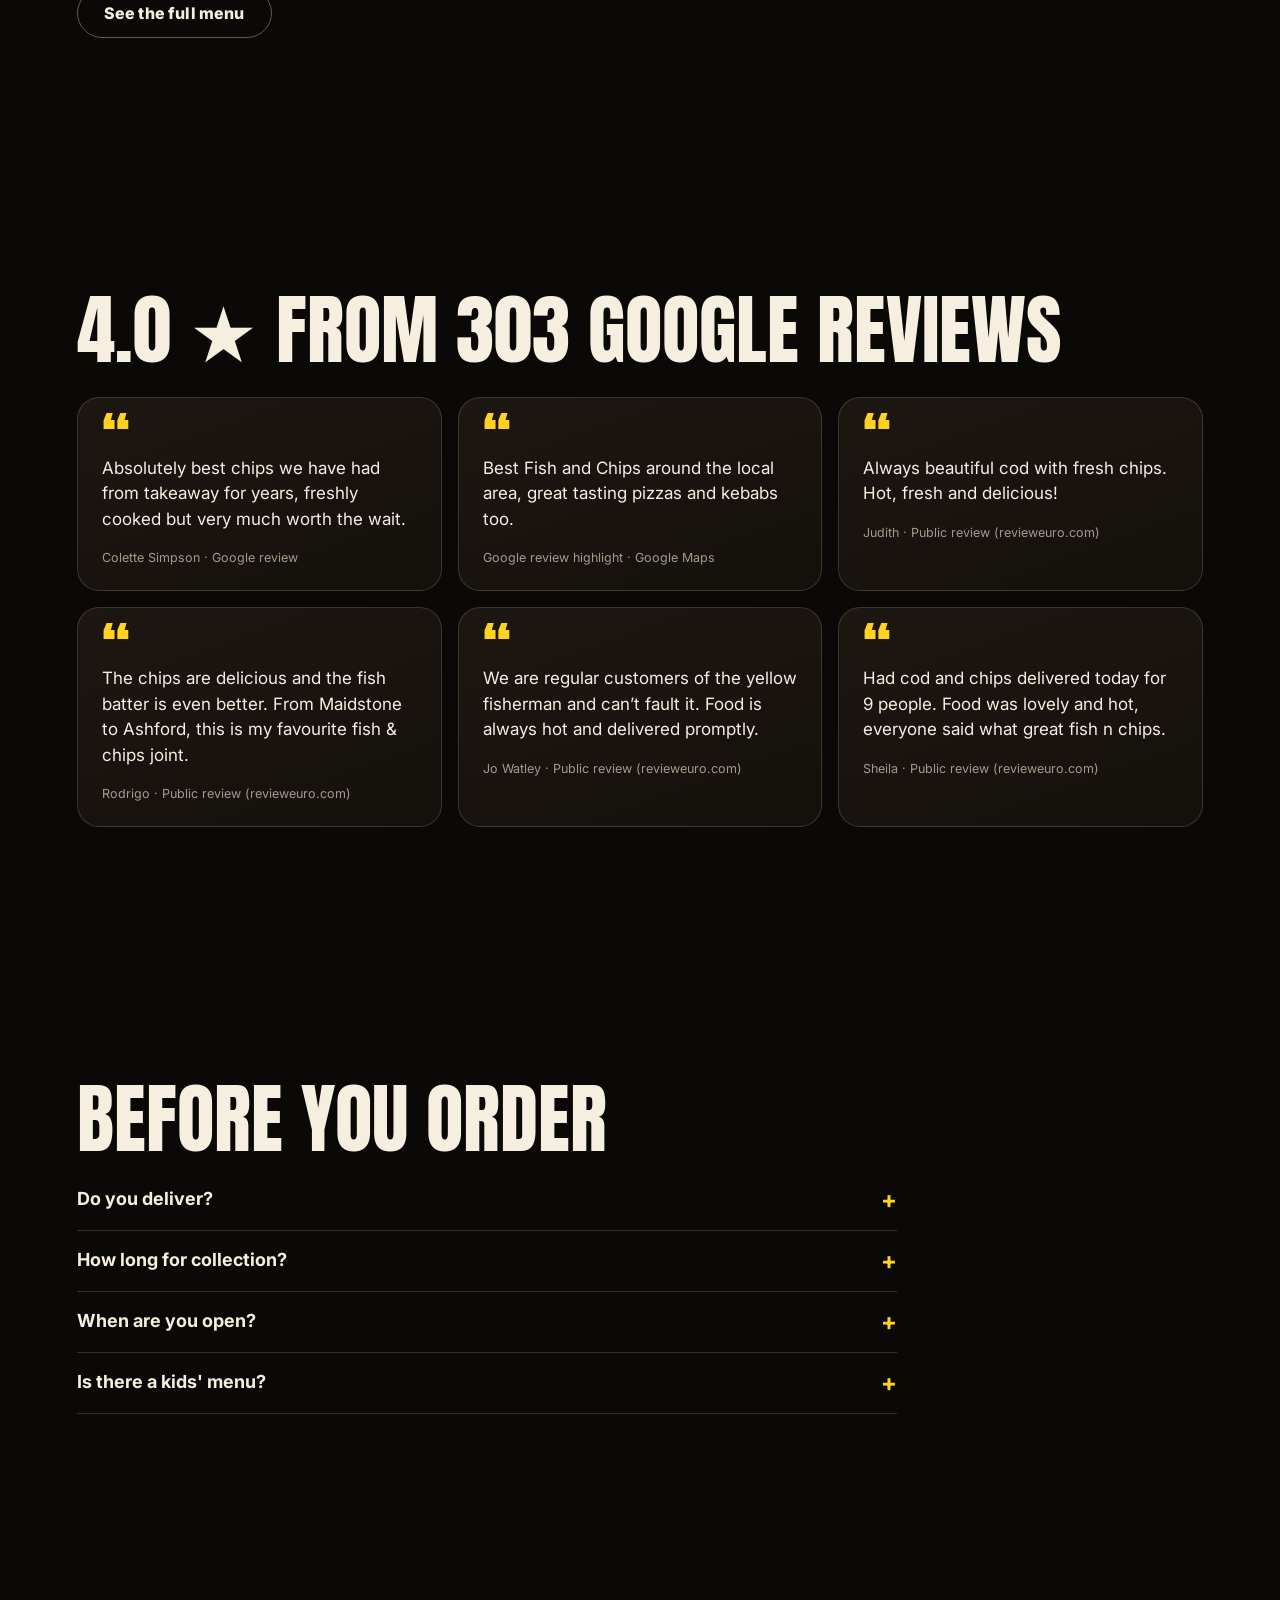
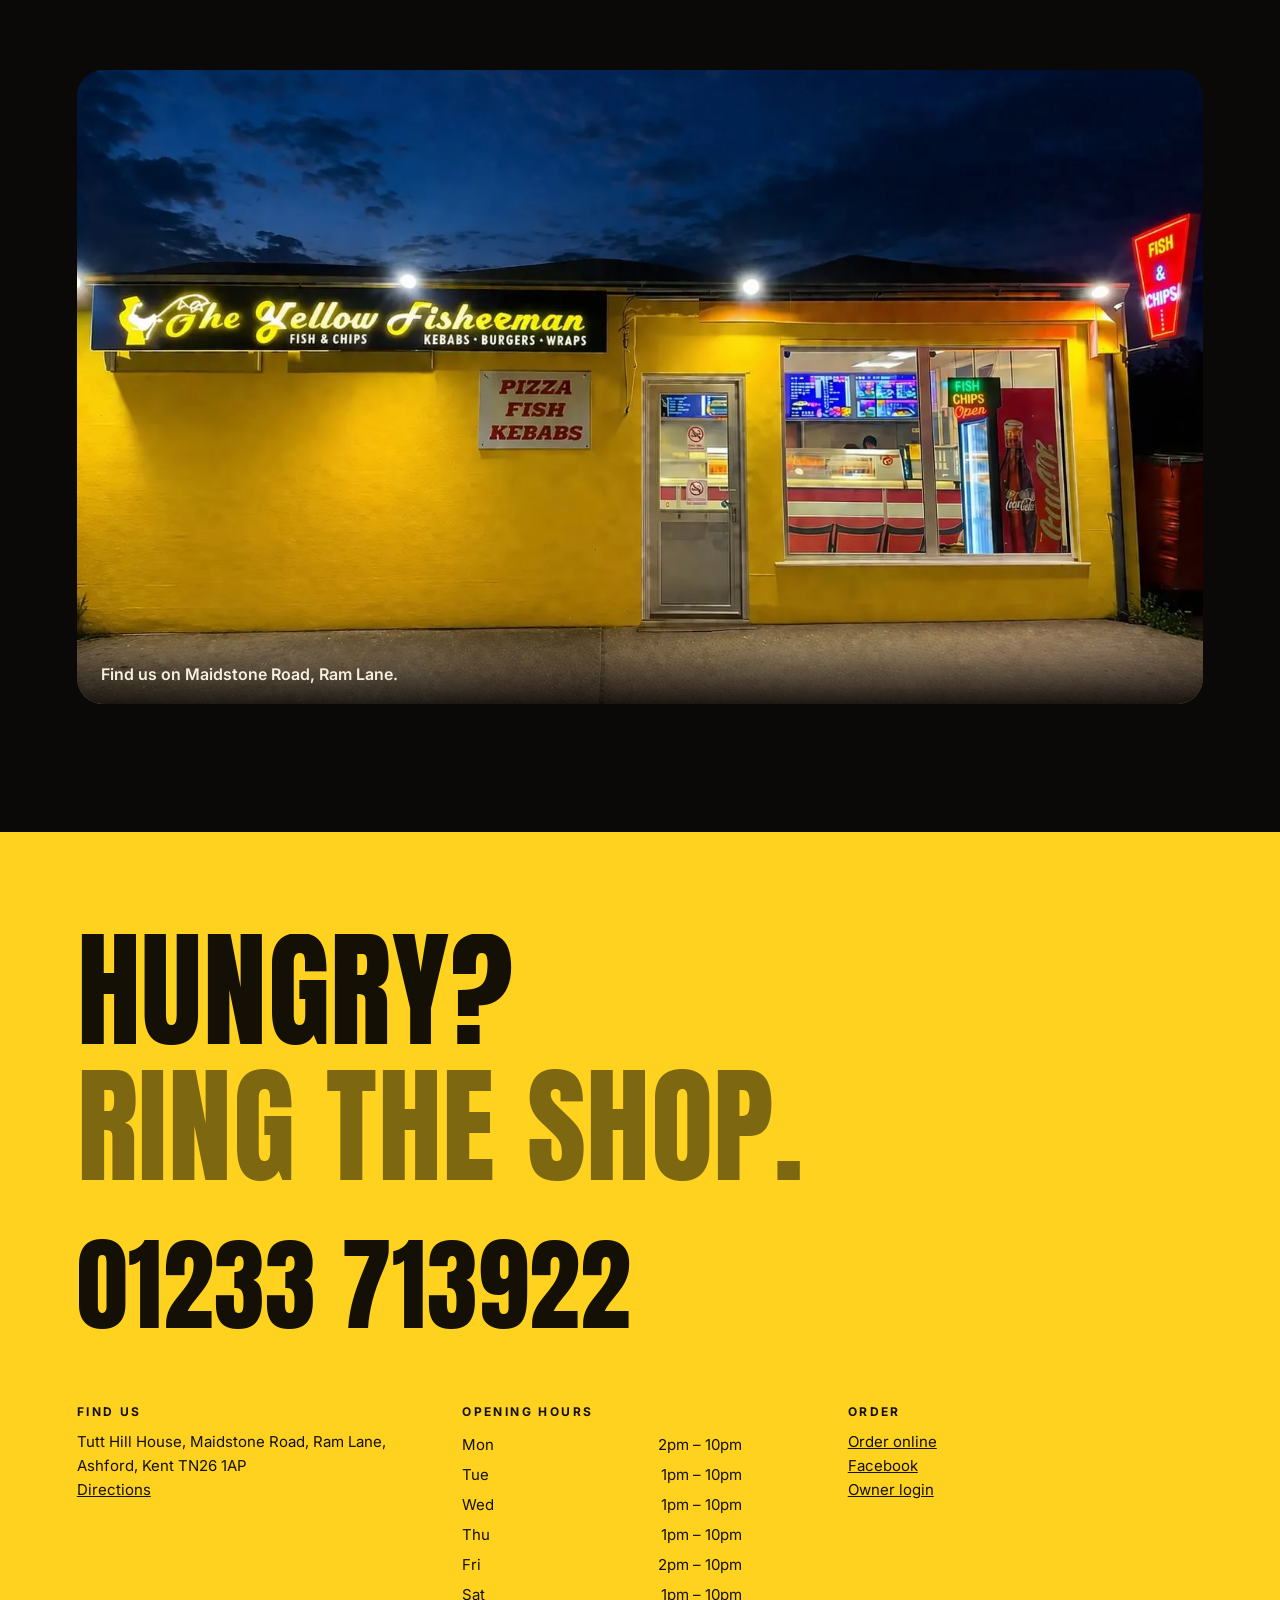
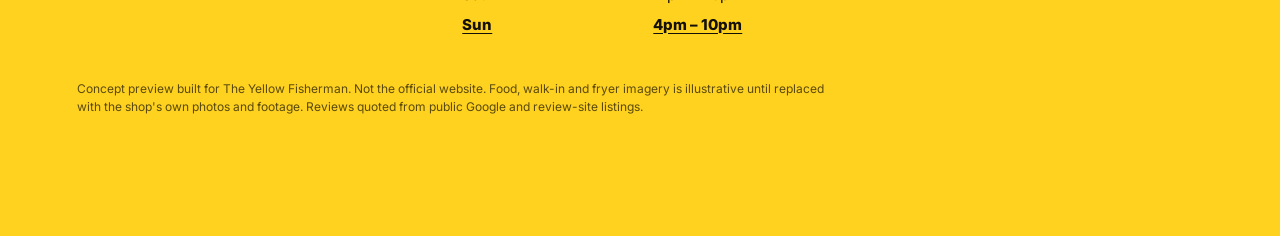
==== commit e7b67097: "v2: cinematic walk-in, floating glass menu panels, dish-to-tray ordering" ====
--- a/index.html
+++ b/index.html
@@ -6,65 +6,65 @@
 <meta name="robots" content="noindex, nofollow, noarchive">
 <title>The Yellow Fisherman · Concept preview</title>
 <meta name="description" content="Concept preview of a new interactive website for The Yellow Fisherman, Ashford, Kent.">
-<meta name="theme-color" content="#0b1230">
+<meta name="theme-color" content="#0d0b09">
 <link rel="icon" href="assets/logo.webp">
 <link rel="preconnect" href="https://fonts.googleapis.com">
 <link rel="preconnect" href="https://fonts.gstatic.com" crossorigin>
-<link href="https://fonts.googleapis.com/css2?family=Anton&family=Inter:wght@400;600;800&display=swap" rel="stylesheet">
+<link href="https://fonts.googleapis.com/css2?family=Anton&family=Inter:wght@400;500;600;800&display=swap" rel="stylesheet">
+<link rel="preload" as="image" href="media/hero-poster.webp">
 <link rel="stylesheet" href="style.css">
 <script type="importmap">{"imports":{"three":"./vendor/three.module.min.js"}}</script>
 </head>
 <body>
 <div class="concept">Concept preview · not the official site · <a href="https://theyellowfisherman.com/" rel="nofollow">order at theyellowfisherman.com</a></div>
 
-<div id="loader"><div class="loader-inner"><img src="assets/logo.webp" alt=""><div class="bar"><i></i></div><p>Heating the fryer…</p></div></div>
-
-<canvas id="stage" aria-hidden="true"></canvas>
-<div id="fallback" hidden><img src="assets/cover-1024.webp" alt="The Yellow Fisherman shopfront at night"></div>
+<div id="loader"><div class="loader-inner"><img src="assets/logo.webp" alt=""><div class="bar"><i></i></div><p>Heating the fryers…</p></div></div>
 
 <header class="nav">
   <a class="brand" href="#top"><img src="assets/logo.webp" alt="The Yellow Fisherman logo"><span>The Yellow Fisherman</span></a>
-  <nav><a href="#build">Build</a><a href="#menu">Menu</a><a href="#reviews">Reviews</a><a class="pill" data-tel href="#">Call</a></nav>
+  <nav><a href="#counter">Order</a><a href="#menu">Menu</a><a href="#reviews">Reviews</a><button class="snd" id="sndBtn" aria-label="Sound on or off">🔈</button><a class="pill" data-tel href="#">Call</a></nav>
 </header>
 
 <main>
   <section id="top" class="hero">
-    <p class="kicker">Fish &amp; chips · Kebabs · Pizza · Ram Lane, Ashford</p>
-    <h1 class="mega"><span>The</span><span class="y">Yellow</span><span>Fisherman</span></h1>
-    <p class="sub">Golden cod, proper chips, wrapped hot.</p>
-    <div class="hero-cta"><a href="#build" class="btn primary">Build your box</a><a data-tel href="#" class="btn ghost">Call the shop</a></div>
-    <div class="rating-chip"><b data-rating>4.0</b> ★ on Google · <span data-reviews>303</span> reviews</div>
-    <div class="scroll-cue">Scroll</div>
+    <video id="heroVid" class="hero-vid" muted playsinline loop autoplay preload="auto" poster="media/hero-poster.webp"></video>
+    <div class="hero-shade"></div>
+    <div class="hero-copy">
+      <p class="kicker">Fish &amp; chips · Kebabs · Burgers · Ram Lane, Ashford</p>
+      <h1 class="mega"><span>Fried</span><span class="y">fresh.</span><span>Wrapped hot.</span></h1>
+      <p class="sub">The Yellow Fisherman. Golden cod, proper chips and doner, cooked to order on Maidstone Road.</p>
+      <div class="hero-cta"><a href="#walk" class="btn primary" id="walkBtn">Walk in &amp; order</a><a data-tel href="#" class="btn ghost">Call the shop</a></div>
+      <div class="rating-chip"><b data-rating>4.0</b> ★ on Google · <span data-reviews>303</span> reviews</div>
+    </div>
+    <div class="scroll-cue"><i></i>Scroll to walk in</div>
   </section>
 
-  <section class="story" id="s-fryer">
-    <h2 class="line">Fresh cod.</h2>
-    <h2 class="line y">Into the fryer.</h2>
-    <h2 class="line">Out golden.</h2>
+  <section id="walk" class="walk">
+    <div class="walk-stage" id="walkStage">
+      <canvas id="walkCanvas"></canvas>
+      <div class="walk-vignette"></div>
+      <div class="wline" data-at="0.04"><span class="k">Tutt Hill House · Maidstone Road</span><b>Come on in.</b></div>
+      <div class="wline" data-at="0.42"><b>The fryers are on.</b></div>
+      <div class="wline" data-at="0.78"><b class="y">Step up to the counter.</b></div>
+      <button class="hotspot" id="hotspot"><i></i><span>Tap to walk in</span></button>
+      <div class="walk-hint">Scroll to walk · drag to look around</div>
+    </div>
   </section>
 
-  <section class="story" id="s-wrap">
-    <h2 class="line">Salt.</h2>
-    <h2 class="line">Vinegar.</h2>
-    <h2 class="line y">Wrapped hot.</h2>
-    <p class="story-note">Collection ready in about <span data-collect>10–25</span> minutes.</p>
-  </section>
-
-  <section id="build" class="build">
-    <div class="drag-zone" id="dragZone" aria-label="Drag to turn the box, tap to shake"></div>
-    <div class="build-head"><h2>Build your box</h2><p>Tap to drop it in. Drag the box to spin it.</p></div>
-    <div class="panel glass" id="builder">
-      <div class="tabs" role="tablist">
-        <button class="tab on" data-tab="fish">Fish</button>
-        <button class="tab" data-tab="chips">Chips</button>
-        <button class="tab" data-tab="extras">Extras</button>
-        <button class="tab" data-tab="season">Season</button>
+  <section id="counter" class="counter">
+    <div class="counter-bg" id="counterBg"></div>
+    <canvas id="fx" aria-hidden="true"></canvas>
+    <div class="counter-head"><p class="kicker">At the counter</p><h2>What can we get you?</h2></div>
+    <div class="menu3d" id="menu3d"><div class="ring" id="ring"></div></div>
+    <div class="ring-nav"><button id="prevP" aria-label="Previous menu">‹</button><div class="dots" id="dots"></div><button id="nextP" aria-label="Next menu">›</button></div>
+    <div class="tray-wrap" id="trayWrap"><div class="tray-shadow"></div><img class="tray-img" src="media/dish/tray.webp" alt="Your order tray"><div class="tray-items" id="trayItems"></div><img class="tray-front" src="media/dish/tray.webp" alt=""><p class="tray-hint" id="trayHint">Tap a dish. It lands here.</p></div>
+    <div class="order glass" id="order">
+      <button class="order-top" id="orderToggle"><span><b id="cnt">0</b> items</span><span class="tot" id="total">£0.00</span><span class="chev">⌃</span></button>
+      <div class="order-body" id="orderBody">
+        <div class="lines" id="lines"></div>
+        <div class="season" id="season"></div>
       </div>
-      <div class="opts" id="opts"></div>
-      <div class="summary">
-        <div class="lines" id="lines"></div>
-        <button class="btn primary wrap-btn" id="wrapBtn">Wrap it up · <b id="total">£0.00</b></button>
-      </div>
+      <button class="btn primary wrap-btn" id="wrapBtn">Wrap it up</button>
     </div>
   </section>
 
@@ -82,14 +82,14 @@
 
   <section id="faq" class="faq solid">
     <h2 class="sec-title">Before you order</h2>
-    <details><summary>Do you deliver?</summary><p>Yes, up to <span data-radius>8.5</span> miles. Minimum order £13. Delivery is £1 up to 3.5 miles, rising to £6 at 8.5 miles.</p></details>
+    <details><summary>Do you deliver?</summary><p>Yes, up to 8.5 miles. Minimum order £13. Delivery is £1 up to 3.5 miles, rising to £6 at 8.5 miles.</p></details>
     <details><summary>How long for collection?</summary><p>Usually <span data-collect>10–25</span> minutes. Deliveries take about 30–90 minutes depending on how busy we are.</p></details>
     <details><summary>When are you open?</summary><div class="hours" id="hoursFaq"></div><p class="muted">Online orders close at 9:45pm.</p></details>
     <details><summary>Is there a kids' menu?</summary><p>Yes: sausage, nuggets, cod bites, cheeseburger or doner meat, each with chips.</p></details>
   </section>
 
   <section class="shop solid">
-    <figure><img loading="lazy" src="assets/cover-1024.webp" alt="The Yellow Fisherman shopfront lit up at night"></figure>
+    <figure><img loading="lazy" src="assets/cover-1024.webp" alt="The Yellow Fisherman shopfront lit up at night"><figcaption>Find us on Maidstone Road, Ram Lane.</figcaption></figure>
   </section>
 </main>
 
@@ -101,7 +101,7 @@
     <div><h4>Opening hours</h4><div class="hours" id="hoursFoot"></div></div>
     <div><h4>Order</h4><p><a href="https://theyellowfisherman.com/" rel="nofollow">Order online</a><br><a data-fb href="#" rel="nofollow">Facebook</a><br><a href="dashboard.html">Owner login</a></p></div>
   </div>
-  <p class="tiny">Concept preview built for The Yellow Fisherman. Not the official website. Reviews quoted from public Google and review-site listings.</p>
+  <p class="tiny">Concept preview built for The Yellow Fisherman. Not the official website. Food, walk-in and fryer imagery is illustrative until replaced with the shop's own photos and footage. Reviews quoted from public Google and review-site listings.</p>
 </footer>
 
 <div class="modal" id="orderModal" hidden>
--- a/style.css
+++ b/style.css
@@ -1,113 +1,240 @@
-:root{--navy:#0b1230;--navy2:#141d46;--yellow:#ffd21f;--yellow2:#ffb800;--cream:#fff7e0;--ink:#0a0f24;--glass:rgba(16,24,60,.55);--line:rgba(255,255,255,.14)}
+:root{--ink:#0b0907;--char:#14100c;--char2:#1d1712;--y:#ffd21f;--amber:#ffad3b;--cream:#f6eedf;--muted:#a59a8a;--glass:rgba(28,22,16,.42);--line:rgba(255,236,200,.16);--disp:'Anton',Impact,'Arial Narrow',sans-serif;--sans:'Inter',system-ui,-apple-system,Segoe UI,Roboto,sans-serif;--cb:28px}
+*{box-sizing:border-box;margin:0;padding:0}
 [hidden]{display:none!important}
-*{box-sizing:border-box;margin:0;padding:0}
-html{-webkit-text-size-adjust:100%}
-body{background:radial-gradient(120% 80% at 50% 10%,#1b2a6b 0%,#0b1230 55%,#060a1c 100%) fixed;color:var(--cream);font-family:Inter,system-ui,-apple-system,sans-serif;overflow-x:hidden;min-height:100vh}
+html,body{overflow-x:clip;background:var(--ink);color:var(--cream);font-family:var(--sans);-webkit-font-smoothing:antialiased}
+html{scroll-behavior:auto}
+img{display:block;max-width:100%}
 a{color:inherit}
-#stage{position:fixed;inset:0;width:100vw;height:100vh;height:100lvh;display:block;z-index:0;touch-action:pan-y}
-#fallback{position:fixed;inset:0;z-index:0}#fallback img{width:100%;height:100%;object-fit:cover;filter:brightness(.55)}
-.concept{position:fixed;left:0;right:0;bottom:0;z-index:60;background:var(--yellow);color:var(--ink);font:600 11px/1.2 Inter;text-align:center;padding:6px 10px calc(6px + env(safe-area-inset-bottom))}
-.concept a{font-weight:800}
-#loader{position:fixed;inset:0;z-index:100;background:var(--navy);display:grid;place-items:center;transition:opacity .6s}
-#loader.done{opacity:0;pointer-events:none}
-.loader-inner{text-align:center}.loader-inner img{width:96px;border-radius:50%;animation:bob 1.6s ease-in-out infinite}
-.bar{width:180px;height:4px;background:var(--line);border-radius:4px;margin:18px auto 10px;overflow:hidden}.bar i{display:block;height:100%;width:0;background:var(--yellow);transition:width .3s}
-.loader-inner p{font-size:13px;opacity:.7}
-@keyframes bob{50%{transform:translateY(-8px) rotate(-4deg)}}
-.nav{position:fixed;top:0;left:0;right:0;z-index:50;display:flex;justify-content:space-between;align-items:center;padding:calc(10px + env(safe-area-inset-top)) 16px 10px;background:linear-gradient(rgba(11,18,48,.75),rgba(11,18,48,0));}
-.brand{display:flex;gap:10px;align-items:center;text-decoration:none;font-weight:800;font-size:14px}
-.brand img{width:38px;height:38px;border-radius:50%;border:2px solid var(--yellow)}
-.nav nav{display:flex;gap:16px;align-items:center;font-size:13px;font-weight:600}
+button{font:inherit;color:inherit;background:none;border:0;cursor:pointer;-webkit-tap-highlight-color:transparent}
+.y{color:var(--y)}
+.muted{color:var(--muted)}
+.tiny{font-size:12px;color:var(--muted);line-height:1.5}
+.kicker{font-size:12px;letter-spacing:.22em;text-transform:uppercase;color:var(--y);font-weight:600}
+
+/* concept bar + nav */
+.concept{position:fixed;inset:0 0 auto 0;height:var(--cb);z-index:60;background:var(--y);color:#111;font-size:12px;font-weight:600;display:flex;align-items:center;justify-content:center;gap:4px;padding:0 10px;text-align:center;white-space:nowrap;overflow:hidden;text-overflow:ellipsis}
+.concept a{text-decoration:underline}
+.nav{position:fixed;top:var(--cb);left:0;right:0;z-index:50;display:flex;justify-content:space-between;align-items:center;padding:12px clamp(14px,3vw,40px);background:linear-gradient(rgba(11,9,7,.75),rgba(11,9,7,0));transition:background .3s,padding .3s}
+body.scrolled .nav{background:rgba(11,9,7,.82);backdrop-filter:blur(12px);-webkit-backdrop-filter:blur(12px);padding-top:8px;padding-bottom:8px;border-bottom:1px solid var(--line)}
+.brand{display:flex;align-items:center;gap:10px;text-decoration:none;font-weight:800;letter-spacing:.02em}
+.brand img{width:40px;height:40px;border-radius:50%;object-fit:cover;box-shadow:0 0 0 2px var(--y)}
+.nav nav{display:flex;gap:18px;align-items:center;font-size:14px;font-weight:600}
 .nav nav a{text-decoration:none;opacity:.85}
-.pill{background:var(--yellow);color:var(--ink)!important;padding:8px 14px;border-radius:30px;opacity:1!important}
-@media (max-width:640px){.nav nav a:not(.pill){display:none}.brand span{display:none}}
-main,footer{position:relative;z-index:2}
-section{position:relative}
-.hero{min-height:100vh;min-height:100svh;display:flex;flex-direction:column;justify-content:flex-end;padding:0 20px 90px;pointer-events:none}
-.hero a,.hero .rating-chip{pointer-events:auto}
-.kicker{font-size:12px;letter-spacing:.14em;text-transform:uppercase;color:var(--yellow);font-weight:600;margin-bottom:10px}
-.mega{font-family:Anton,Impact,sans-serif;font-weight:400;text-transform:uppercase;line-height:.86;font-size:clamp(64px,12.5vw,176px);letter-spacing:-.01em;text-shadow:0 10px 40px rgba(0,0,0,.45)}
-.mega span{display:block}.y{color:var(--yellow)}
-.mega.small{font-size:clamp(54px,11vw,150px)}
-.sub{font-size:clamp(16px,2.2vw,22px);margin:14px 0 18px;max-width:30ch;opacity:.9}
-.hero-cta{display:flex;gap:10px;flex-wrap:wrap}
-.btn{display:inline-flex;align-items:center;justify-content:center;gap:6px;padding:14px 22px;border-radius:40px;font:800 15px Inter;text-decoration:none;border:0;cursor:pointer;transition:transform .15s,box-shadow .2s;-webkit-tap-highlight-color:transparent}
-.btn:active{transform:scale(.97)}
-.btn.primary{background:var(--yellow);color:var(--ink);box-shadow:0 8px 30px rgba(255,210,31,.35)}
-.btn.ghost{background:rgba(255,255,255,.08);color:var(--cream);border:1px solid var(--line);backdrop-filter:blur(10px);-webkit-backdrop-filter:blur(10px)}
+.nav nav a:hover{opacity:1;color:var(--y)}
+.nav .pill{background:var(--y);color:#111;padding:8px 16px;border-radius:99px;opacity:1}
+.snd{font-size:16px;width:34px;height:34px;border-radius:50%;border:1px solid var(--line)}
+
+/* buttons */
+.btn{display:inline-flex;align-items:center;justify-content:center;gap:8px;min-height:50px;padding:0 26px;border-radius:99px;font-weight:800;text-decoration:none;letter-spacing:.01em;transition:transform .2s,box-shadow .2s}
+.btn.primary{background:var(--y);color:#141006;box-shadow:0 10px 40px -8px rgba(255,210,31,.55),inset 0 -3px 0 rgba(0,0,0,.15)}
+.btn.primary:hover{transform:translateY(-2px);box-shadow:0 16px 50px -8px rgba(255,210,31,.7)}
+.btn.ghost{border:1.5px solid rgba(255,240,210,.35);color:var(--cream);backdrop-filter:blur(6px)}
 .btn.full{width:100%;margin-top:10px}
-.rating-chip{margin-top:16px;font-size:13px;opacity:.85}.rating-chip b{color:var(--yellow)}
-.scroll-cue{position:absolute;right:20px;bottom:90px;font-size:11px;letter-spacing:.2em;text-transform:uppercase;opacity:.6;writing-mode:vertical-rl}
-.story{min-height:130vh;display:flex;flex-direction:column;justify-content:center;padding:0 20px;pointer-events:none}
-.line{font-family:Anton,Impact,sans-serif;font-weight:400;text-transform:uppercase;font-size:clamp(44px,12vw,170px);line-height:.92;text-shadow:0 8px 40px rgba(0,0,0,.6)}
-#s-wrap{align-items:flex-end;text-align:right}
-.story-note{margin-top:18px;font-size:16px;opacity:.85}
-.build{min-height:100vh;min-height:100svh;padding:calc(64px + env(safe-area-inset-top)) 16px 46px;display:flex;flex-direction:column}
-.drag-zone{position:absolute;inset:0;touch-action:pan-y;cursor:grab;z-index:0}
-.build-head{position:relative;z-index:1;pointer-events:none}
-.build-head h2{font-family:Anton,Impact,sans-serif;font-weight:400;text-transform:uppercase;font-size:clamp(40px,7vw,80px);line-height:.9}
-.build-head p{font-size:13px;opacity:.75;margin-top:6px}
-.glass{background:var(--glass);border:1px solid var(--line);backdrop-filter:blur(18px) saturate(140%);-webkit-backdrop-filter:blur(18px) saturate(140%);border-radius:22px;box-shadow:0 20px 60px rgba(0,0,0,.35)}
-.panel{position:relative;z-index:2;margin-top:auto;padding:12px;max-height:48svh;display:flex;flex-direction:column}
-@media (min-width:900px){.build{display:block}.panel{position:absolute;right:28px;top:50%;transform:translateY(-50%);width:390px;max-height:80vh;margin:0}}
-.tabs{display:flex;gap:6px;margin-bottom:10px}
-.tab{flex:1;padding:9px 0;border-radius:12px;border:0;background:rgba(255,255,255,.06);color:var(--cream);font:700 13px Inter;cursor:pointer}
-.tab.on{background:var(--yellow);color:var(--ink)}
-.opts{display:grid;grid-template-columns:1fr 1fr;gap:8px;overflow-y:auto;-webkit-overflow-scrolling:touch;padding-bottom:4px;min-height:0;flex:1}
-.opt{position:relative;text-align:left;padding:10px 12px;border-radius:14px;border:1px solid var(--line);background:rgba(255,255,255,.04);color:var(--cream);font:600 13px/1.25 Inter;cursor:pointer;-webkit-tap-highlight-color:transparent;transition:background .2s,border-color .2s}
-.opt small{display:block;color:var(--yellow);font-weight:800;margin-top:3px}
-.opt.on{border-color:var(--yellow);background:rgba(255,210,31,.14)}
-.opt .q{position:absolute;top:6px;right:8px;background:var(--yellow);color:var(--ink);border-radius:20px;font-size:11px;font-weight:800;padding:1px 7px}
-.opt .minus{position:absolute;bottom:6px;right:6px;width:24px;height:24px;border-radius:50%;border:0;background:rgba(255,255,255,.15);color:#fff;font-weight:800;cursor:pointer}
-.summary{border-top:1px solid var(--line);margin-top:10px;padding-top:10px}
-.lines{font-size:12px;opacity:.85;max-height:64px;overflow:auto;margin-bottom:8px}
-.lines div{display:flex;justify-content:space-between}
-.lines .deal{color:var(--yellow)}
+
+/* loader */
+#loader{position:fixed;inset:0;z-index:100;background:var(--ink);display:grid;place-items:center;transition:opacity .6s,visibility .6s}
+#loader.done{opacity:0;visibility:hidden}
+.loader-inner{display:grid;justify-items:center;gap:18px}
+.loader-inner img{width:96px;height:96px;border-radius:50%;box-shadow:0 0 60px rgba(255,210,31,.35);animation:pulse 1.6s ease-in-out infinite}
+.loader-inner .bar{width:180px;height:3px;background:rgba(255,255,255,.1);border-radius:3px;overflow:hidden}
+.loader-inner .bar i{display:block;height:100%;width:0;background:var(--y);transition:width .5s}
+.loader-inner p{font-size:13px;color:var(--muted);letter-spacing:.1em;text-transform:uppercase}
+@keyframes pulse{50%{transform:scale(1.05)}}
+
+/* hero */
+.hero{position:relative;height:100svh;min-height:600px;overflow:hidden;display:flex;align-items:flex-end}
+.hero-vid{position:absolute;inset:0;width:100%;height:100%;object-fit:cover;filter:saturate(1.08) contrast(1.05)}
+.hero-shade{position:absolute;inset:0;background:radial-gradient(120% 80% at 70% 30%,rgba(0,0,0,0) 0%,rgba(0,0,0,.35) 60%,rgba(0,0,0,.8) 100%),linear-gradient(180deg,rgba(11,9,7,.45) 0%,rgba(11,9,7,0) 30%,rgba(11,9,7,.2) 55%,var(--ink) 100%)}
+.hero-copy{position:relative;z-index:2;padding:0 clamp(18px,5vw,80px) clamp(70px,11vh,120px);max-width:1100px}
+.mega{font-family:var(--disp);font-weight:400;text-transform:uppercase;line-height:.88;letter-spacing:.005em;font-size:clamp(64px,13vw,190px);margin:14px 0 18px;text-shadow:0 8px 40px rgba(0,0,0,.45)}
+.mega span{display:block;overflow:hidden}
+.mega span:last-child{font-size:.55em;line-height:1;margin-top:.12em}
+.sub{font-size:clamp(16px,1.6vw,20px);max-width:520px;color:#efe4d0;line-height:1.5}
+.hero-cta{display:flex;gap:12px;flex-wrap:wrap;margin:26px 0 18px}
+.rating-chip{display:inline-flex;gap:6px;align-items:center;font-size:13px;padding:8px 14px;border-radius:99px;background:rgba(0,0,0,.35);border:1px solid var(--line);backdrop-filter:blur(8px)}
+.rating-chip b{color:var(--y)}
+.scroll-cue{position:absolute;right:clamp(18px,4vw,60px);bottom:34px;z-index:2;font-size:11px;letter-spacing:.2em;text-transform:uppercase;color:var(--muted);display:flex;align-items:center;gap:10px}
+.scroll-cue i{width:1px;height:46px;background:linear-gradient(var(--y),transparent);animation:cue 1.8s infinite}
+@keyframes cue{0%{transform:scaleY(0);transform-origin:top}50%{transform:scaleY(1);transform-origin:top}51%{transform-origin:bottom}100%{transform:scaleY(0);transform-origin:bottom}}
+
+/* walk-in */
+.walk{height:420vh;position:relative}
+.walk-stage{position:sticky;top:0;height:100svh;overflow:hidden;touch-action:pan-y;cursor:grab;background:var(--ink)}
+#walkCanvas{width:100%;height:100%;display:block}
+.walk-vignette{position:absolute;inset:0;pointer-events:none;background:radial-gradient(110% 90% at 50% 45%,rgba(0,0,0,0) 45%,rgba(0,0,0,.65) 100%),linear-gradient(180deg,var(--ink) 0%,rgba(11,9,7,0) 14%,rgba(11,9,7,0) 80%,rgba(11,9,7,.6) 100%)}
+.wline{position:absolute;left:clamp(18px,6vw,90px);bottom:18vh;opacity:0;transform:translateY(30px);transition:opacity .6s,transform .8s cubic-bezier(.2,.8,.2,1);pointer-events:none}
+.wline.on{opacity:1;transform:none}
+.wline b{display:block;font-family:var(--disp);font-weight:400;text-transform:uppercase;font-size:clamp(46px,8vw,120px);line-height:.9;text-shadow:0 6px 40px rgba(0,0,0,.7)}
+.wline .k{font-size:12px;letter-spacing:.2em;text-transform:uppercase;color:var(--y);font-weight:600}
+.hotspot{position:absolute;left:50%;top:64%;transform:translate(-50%,-50%);display:grid;justify-items:center;gap:12px;transition:opacity .4s}
+.hotspot i{width:68px;height:68px;border-radius:50%;background:rgba(255,210,31,.95);box-shadow:0 0 0 0 rgba(255,210,31,.6);animation:ring 1.8s infinite;position:relative}
+.hotspot i::after{content:'';position:absolute;left:28px;top:22px;border-left:16px solid #141006;border-top:12px solid transparent;border-bottom:12px solid transparent}
+.hotspot span{font-weight:800;font-size:14px;letter-spacing:.06em;text-transform:uppercase;text-shadow:0 2px 12px rgba(0,0,0,.8)}
+.hotspot.gone{opacity:0;pointer-events:none}
+@keyframes ring{0%{box-shadow:0 0 0 0 rgba(255,210,31,.55)}100%{box-shadow:0 0 0 34px rgba(255,210,31,0)}}
+.walk-hint{position:absolute;bottom:24px;left:50%;transform:translateX(-50%);font-size:11px;letter-spacing:.2em;text-transform:uppercase;color:rgba(246,238,223,.7);white-space:nowrap}
+
+/* counter */
+.counter{position:relative;height:100svh;min-height:760px;overflow:hidden;isolation:isolate}
+.counter-bg{position:absolute;inset:-2%;background:url(media/interior.webp) center/cover no-repeat;transform:scale(1.1);z-index:-2;will-change:transform}
+.counter::before{content:'';position:absolute;inset:0;z-index:-1;background:radial-gradient(90% 70% at 50% 40%,rgba(0,0,0,.05),rgba(0,0,0,.55) 100%),linear-gradient(180deg,rgba(11,9,7,.55) 0%,rgba(11,9,7,.1) 30%,rgba(11,9,7,.25) 60%,rgba(11,9,7,.85) 100%)}
+#fx{position:absolute;inset:0;width:100%;height:100%;z-index:0;pointer-events:none}
+.counter-head{position:absolute;top:calc(var(--cb) + 74px);left:0;right:0;text-align:center;z-index:2}
+.counter-head h2{font-family:var(--disp);font-weight:400;text-transform:uppercase;font-size:clamp(34px,4.6vw,64px);line-height:1;margin-top:6px;text-shadow:0 4px 30px rgba(0,0,0,.6)}
+.menu3d{position:absolute;left:0;right:0;top:calc(var(--cb) + 170px);height:min(52vh,470px);perspective:1100px;z-index:3;touch-action:pan-y;user-select:none;-webkit-user-select:none}
+.ring{position:absolute;inset:0;transform-style:preserve-3d}
+.panel{position:absolute;left:50%;top:0;width:min(410px,82vw);margin-left:calc(min(410px,82vw) / -2);transform-style:preserve-3d;transition:opacity .2s;will-change:transform}
+.panel{pointer-events:none}.panel-in{pointer-events:auto}.panel:not(.front) .panel-in{cursor:pointer}
+.panel:not(.front) .it{pointer-events:none}
+.bob{animation:bob 5s ease-in-out infinite}
+@keyframes bob{50%{transform:translateY(-10px)}}
+.glass{background:linear-gradient(155deg,rgba(255,240,215,.16),rgba(255,240,215,.04) 40%,rgba(20,15,10,.35));backdrop-filter:blur(18px) saturate(1.3);-webkit-backdrop-filter:blur(18px) saturate(1.3);border:1px solid rgba(255,236,200,.22);box-shadow:0 30px 80px -20px rgba(0,0,0,.7),inset 0 1px 0 rgba(255,255,255,.25),0 0 0 1px rgba(0,0,0,.2)}
+.panel-in{border-radius:26px;padding:16px 14px 10px;position:relative;overflow:hidden}
+.panel-in::before{content:'';position:absolute;inset:0;background:linear-gradient(115deg,transparent 30%,rgba(255,255,255,.12) 45%,transparent 60%);transform:translateX(-100%);animation:sheen 7s ease-in-out infinite;pointer-events:none}
+@keyframes sheen{40%,100%{transform:translateX(100%)}}
+.panel.front .panel-in{border-color:rgba(255,210,31,.55);box-shadow:0 40px 90px -20px rgba(0,0,0,.75),0 0 60px -10px rgba(255,190,60,.35),inset 0 1px 0 rgba(255,255,255,.3)}
+.ph{display:flex;align-items:baseline;gap:10px;padding:0 6px 10px;border-bottom:1px solid var(--line);margin-bottom:6px}
+.ph h3{font-family:var(--disp);font-weight:400;text-transform:uppercase;font-size:30px;letter-spacing:.01em;line-height:1}
+.pn{font-size:11px;color:var(--y);font-weight:800;letter-spacing:.1em}
+.items{display:grid}
+.it{display:grid;grid-template-columns:52px 1fr auto 30px;align-items:center;gap:10px;text-align:left;padding:7px 6px;border-radius:14px;transition:background .2s,transform .15s;min-height:56px}
+.it:hover{background:rgba(255,210,31,.1)}
+.it:active{transform:scale(.97)}
+.it.hit{animation:hit .5s}
+@keyframes hit{30%{background:rgba(255,210,31,.3)}}
+.th{width:52px;height:44px;display:grid;place-items:center}
+.th img{max-width:100%;max-height:100%;object-fit:contain;filter:drop-shadow(0 6px 8px rgba(0,0,0,.5))}
+.nm{font-weight:600;font-size:15px;line-height:1.2}
+.nm small{display:block;font-weight:500;font-size:11.5px;color:var(--muted);margin-top:2px}
+.pr{font-weight:800;color:var(--y);font-variant-numeric:tabular-nums}
+.plus{width:28px;height:28px;border-radius:50%;background:var(--y);color:#141006;font-weight:800;display:grid;place-items:center;font-size:18px;line-height:1}
+.ring-nav{position:absolute;left:50%;transform:translateX(-50%);top:calc(var(--cb) + 170px + min(52vh,470px) + 6px);display:flex;align-items:center;gap:14px;z-index:4}
+.ring-nav>button{width:40px;height:40px;border-radius:50%;border:1px solid var(--line);background:rgba(0,0,0,.35);backdrop-filter:blur(8px);font-size:22px;line-height:1}
+.dots{display:flex;gap:8px}
+.dots button{width:8px;height:8px;border-radius:99px;background:rgba(255,255,255,.3);transition:width .3s,background .3s}
+.dots button.on{width:26px;background:var(--y)}
+
+.tray-wrap{pointer-events:none;position:absolute;left:50%;bottom:clamp(96px,13vh,130px);width:min(440px,66vw);margin-left:calc(min(440px,66vw) / -2);z-index:5;transform-origin:50% 90%}
+.tray-img,.tray-front{width:100%;filter:drop-shadow(0 18px 24px rgba(0,0,0,.55))}
+.tray-front{position:absolute;inset:0;clip-path:polygon(0 47%,12% 46%,62% 64%,80% 64%,92% 44%,100% 32%,100% 100%,0 100%);z-index:3;filter:none}
+.tray-items{position:absolute;inset:0;z-index:2}
+.ti{position:absolute;transform:translate(-50%,-70%) rotate(var(--r));filter:drop-shadow(0 8px 10px rgba(0,0,0,.45))}
+.tray-shadow{position:absolute;left:6%;right:6%;bottom:-6%;height:24%;background:radial-gradient(closest-side,rgba(0,0,0,.65),transparent);z-index:-1}
+.tray-hint{position:absolute;left:0;right:0;top:-26px;text-align:center;font-size:12px;letter-spacing:.14em;text-transform:uppercase;color:var(--y);font-weight:700;text-shadow:0 2px 10px #000;transition:opacity .3s}
+.tray-hint.gone{opacity:0}
+.tray-hint.nudge{animation:nudge .8s}
+@keyframes nudge{25%,75%{transform:scale(1.15)}}
+.fly{position:fixed;left:0;top:0;z-index:80;pointer-events:none;filter:drop-shadow(0 20px 30px rgba(0,0,0,.55));will-change:transform,width}
+
+/* floating order summary */
+.order{position:fixed;z-index:45;right:clamp(12px,3vw,36px);bottom:clamp(12px,3vh,30px);width:340px;border-radius:24px;padding:10px;display:grid;gap:8px;transform:translateY(140%);transition:transform .5s cubic-bezier(.2,.8,.2,1);background:linear-gradient(155deg,rgba(40,32,22,.72),rgba(14,11,8,.82))}
+body.at-counter .order,body.carting .order{transform:none}
+body.at-foot .order{transform:translateY(140%)}
+.order-top{display:flex;align-items:center;justify-content:space-between;gap:10px;padding:6px 10px;font-size:14px}
+.order-top .tot{font-family:var(--disp);font-size:28px;letter-spacing:.02em;font-variant-numeric:tabular-nums;display:inline-block}
+.order-top b{color:var(--y)}
+.chev{transition:transform .3s;opacity:.7}
+.order.open .chev{transform:rotate(180deg)}
+.order-body{display:none;max-height:44vh;overflow:auto;padding:0 6px}
+.order.open .order-body{display:block}
+.ln{display:grid;grid-template-columns:28px 1fr auto auto;gap:8px;align-items:center;padding:8px 0;border-bottom:1px solid var(--line);font-size:14px}
+.ln .q{color:var(--y);font-weight:800}
+.ln small{display:block;font-size:11px;color:var(--amber)}
+.qb{display:flex;gap:4px}
+.qb button{width:28px;height:28px;border-radius:50%;border:1px solid var(--line);font-weight:800}
+.season{display:flex;flex-wrap:wrap;gap:6px;align-items:center;padding:10px 0;font-size:12px;color:var(--muted)}
+.season>span{margin-right:4px}
+.chip{padding:6px 12px;border-radius:99px;border:1px solid var(--line);font-size:12.5px;font-weight:600;color:var(--cream)}
+.chip.on{background:var(--y);color:#141006;border-color:var(--y)}
 .wrap-btn{width:100%}
-.solid{background:rgba(7,11,30,.92);padding:80px 20px;backdrop-filter:blur(6px)}
-.sec-title{font-family:Anton,Impact,sans-serif;font-weight:400;text-transform:uppercase;font-size:clamp(38px,6vw,72px);line-height:.95;margin-bottom:10px}
-.muted{opacity:.7;font-size:14px;margin-bottom:22px}
-.menu-grid{display:grid;grid-template-columns:repeat(auto-fill,minmax(240px,1fr));gap:4px 28px;margin-bottom:28px;max-width:1100px}
-.menu-grid h4{grid-column:1/-1;color:var(--yellow);font:800 13px Inter;letter-spacing:.12em;text-transform:uppercase;margin:16px 0 4px}
-.mi{display:flex;justify-content:space-between;padding:9px 0;border-bottom:1px dashed var(--line);font-size:15px}
-.mi b{color:var(--yellow)}
-.cards{display:flex;gap:14px;overflow-x:auto;scroll-snap-type:x mandatory;padding:10px 0 20px;-webkit-overflow-scrolling:touch}
-.card{flex:0 0 min(82vw,340px);scroll-snap-align:start;padding:22px;border-radius:20px;background:linear-gradient(160deg,#1a2455,#10173a);border:1px solid var(--line)}
-.card .stars{color:var(--yellow);letter-spacing:2px;margin-bottom:10px}
-.card p{font-size:16px;line-height:1.45}
-.card cite{display:block;margin-top:14px;font-style:normal;font-size:12px;opacity:.7}
-.faq details{max-width:760px;border-bottom:1px solid var(--line);padding:16px 0}
-.faq summary{font-weight:800;font-size:17px;cursor:pointer;list-style:none}
-.faq summary::after{content:'+';float:right;color:var(--yellow)}
+.order:not(.has) .wrap-btn{opacity:.55}
+
+/* info sections */
+.solid{position:relative;background:var(--ink);padding:clamp(70px,10vw,130px) clamp(18px,6vw,90px)}
+.sec-title{font-family:var(--disp);font-weight:400;text-transform:uppercase;font-size:clamp(40px,6vw,86px);line-height:.95;margin-bottom:14px}
+.menu-grid{display:grid;grid-template-columns:repeat(auto-fit,minmax(280px,1fr));gap:20px 46px;margin:36px 0}
+.mg h4{font-family:var(--disp);font-weight:400;font-size:26px;text-transform:uppercase;color:var(--y);margin-bottom:8px}
+.mi{display:flex;align-items:baseline;gap:8px;padding:8px 0;font-size:15px}
+.mi i{flex:1;border-bottom:1px dotted rgba(255,236,200,.25)}
+.mi b{font-variant-numeric:tabular-nums}
+.cards{display:grid;grid-template-columns:repeat(auto-fit,minmax(280px,1fr));gap:16px;margin-top:30px}
+.card{background:linear-gradient(160deg,var(--char2),var(--char));border:1px solid var(--line);border-radius:22px;padding:24px}
+.card .q{font-family:var(--disp);font-size:60px;line-height:.6;color:var(--y);height:28px}
+.card p{font-size:17px;line-height:1.5;margin:6px 0 14px}
+.card cite{font-style:normal;font-size:12.5px;color:var(--muted)}
+.faq details{border-bottom:1px solid var(--line);padding:18px 0;max-width:820px}
+.faq summary{font-weight:700;font-size:18px;cursor:pointer;list-style:none;display:flex;justify-content:space-between}
+.faq summary::after{content:'+';color:var(--y);font-size:24px;line-height:1}
 .faq details[open] summary::after{content:'–'}
-.faq p,.faq .hours{margin-top:10px;opacity:.85;line-height:1.5}
-.hours div{display:flex;justify-content:space-between;max-width:240px;font-size:14px;padding:2px 0}
-.hours .today{color:var(--yellow);font-weight:800}
-.shop{padding-top:0}.shop img{width:100%;max-width:1100px;border-radius:22px;display:block}
-.foot{background:var(--yellow);color:var(--ink);padding:80px 20px 90px}
-.foot .mega{text-shadow:none}.foot .y{color:var(--navy)}
-.huge-tel{display:block;font-family:Anton,Impact,sans-serif;font-size:clamp(46px,10vw,130px);text-decoration:none;margin:20px 0 40px}
-.foot-grid{display:grid;grid-template-columns:repeat(auto-fit,minmax(220px,1fr));gap:24px;max-width:1100px}
-.foot h4{font-size:12px;letter-spacing:.14em;text-transform:uppercase;margin-bottom:8px}
-.foot p,.foot a{font-size:15px;line-height:1.6}
-.tiny{font-size:11px;opacity:.7;margin-top:28px}
-.modal{position:fixed;inset:0;z-index:80;background:rgba(4,7,20,.45);display:flex;align-items:flex-end;justify-content:center}
-@media (min-width:700px){.modal{align-items:center}}
-.sheet{position:relative;width:100%;max-width:440px;max-height:92svh;overflow:auto;padding:22px 18px calc(40px + env(safe-area-inset-bottom));border-radius:24px 24px 0 0}
-@media (min-width:700px){.sheet{border-radius:24px;padding-bottom:24px}}
-.sheet h3{font-family:Anton,Impact,sans-serif;font-weight:400;font-size:30px;text-transform:uppercase;line-height:1;margin:0 30px 10px 0}
-.x{position:absolute;right:12px;top:10px;background:none;border:0;color:#fff;font-size:30px;cursor:pointer}
-.mini-sum{font-size:13px;opacity:.85;margin-bottom:12px}
-.seg{display:flex;background:rgba(255,255,255,.07);border-radius:14px;padding:4px;margin-bottom:10px}
-.seg button{flex:1;border:0;background:none;color:var(--cream);padding:10px;border-radius:10px;font:700 14px Inter;cursor:pointer}
-.seg button.on{background:var(--yellow);color:var(--ink)}
-.sheet label{display:block;font-size:12px;font-weight:600;opacity:.9;margin-top:8px}
-.sheet input,.sheet select{display:block;width:100%;margin-top:4px;padding:12px;border-radius:12px;border:1px solid var(--line);background:rgba(0,0,0,.25);color:#fff;font:16px Inter}
-.warn{color:#ff9b8a;font-size:13px;min-height:16px;margin-top:8px}
-.tick{width:64px;height:64px;border-radius:50%;background:var(--yellow);color:var(--ink);display:grid;place-items:center;font-size:34px;font-weight:800;margin-bottom:12px}
-#doneText{margin-bottom:8px;line-height:1.5}
-@media (prefers-reduced-motion:reduce){*{scroll-behavior:auto!important}.loader-inner img{animation:none}}
-html,body{overflow-x:clip}
-.foot .huge-tel{font-family:Anton,Impact,sans-serif;font-size:clamp(46px,13vw,130px);line-height:1;text-decoration:none;margin:20px 0 40px}
-.foot .hours .today{color:var(--navy);font-weight:800;text-decoration:underline}
-.reviews{padding-bottom:40px}
+.faq details p,.faq .hours{margin-top:12px;color:#ddd2bf;line-height:1.6}
+.hours div{display:flex;justify-content:space-between;max-width:280px;padding:3px 0}
+.hours .today{color:var(--y);font-weight:800}
+.shop figure{border-radius:26px;overflow:hidden;position:relative;max-width:1200px;margin:0 auto}
+.shop img{width:100%;aspect-ratio:16/9;object-fit:cover}
+.shop figcaption{position:absolute;left:0;right:0;bottom:0;padding:40px 24px 20px;background:linear-gradient(transparent,rgba(0,0,0,.85));font-weight:600}
+
+/* footer */
+.foot{background:var(--y);color:#141006;padding:clamp(60px,8vw,110px) clamp(18px,6vw,90px) 120px}
+.mega.small{font-size:clamp(56px,10vw,150px);text-shadow:none;margin:0}
+.foot .mega .y{color:#141006;opacity:.55}
+.foot .mega span:last-child{font-size:1em}
+.huge-tel{display:block;font-family:var(--disp);font-size:clamp(44px,8vw,120px);text-decoration:none;margin:18px 0 40px;letter-spacing:.01em}
+.foot-grid{display:grid;grid-template-columns:repeat(auto-fit,minmax(220px,1fr));gap:30px;font-size:15px;line-height:1.6}
+.foot h4{font-size:12px;letter-spacing:.2em;text-transform:uppercase;margin-bottom:8px}
+.foot .hours .today{color:#141006;text-decoration:underline;text-underline-offset:3px}
+.foot .tiny{color:rgba(20,16,6,.7);margin-top:40px;max-width:760px}
+
+/* modal */
+.modal{position:fixed;inset:0;z-index:90;background:rgba(5,4,3,.6);backdrop-filter:blur(6px);display:grid;place-items:center;padding:16px}
+.sheet{width:min(460px,100%);max-height:92svh;overflow:auto;border-radius:26px;padding:26px 22px;position:relative;background:linear-gradient(160deg,rgba(44,35,24,.92),rgba(16,12,9,.96))}
+.sheet h3{padding-right:34px;font-family:var(--disp);font-weight:400;text-transform:uppercase;font-size:32px;line-height:1;margin-bottom:12px}
+.x{position:absolute;right:14px;top:10px;font-size:30px;opacity:.7}
+.mini-sum{font-size:14px;line-height:1.7;padding:12px 14px;border-radius:14px;background:rgba(0,0,0,.3);margin-bottom:14px}
+.seg{display:grid;grid-template-columns:1fr 1fr;background:rgba(0,0,0,.35);border-radius:99px;padding:4px;margin-bottom:12px}
+.seg button{padding:11px;border-radius:99px;font-weight:700}
+.seg button.on{background:var(--y);color:#141006}
+.sheet label{display:grid;gap:6px;font-size:13px;font-weight:600;color:var(--muted);margin-bottom:10px}
+.sheet input,.sheet select{font:inherit;font-size:16px;color:var(--cream);background:rgba(0,0,0,.35);border:1px solid var(--line);border-radius:12px;padding:12px 14px}
+.warn{color:#ff9a7a;font-size:14px;min-height:18px}
+.tick{width:70px;height:70px;border-radius:50%;background:var(--y);color:#141006;font-size:38px;display:grid;place-items:center;margin-bottom:14px}
+#doneText{line-height:1.5;margin-bottom:8px}
+.demo-note{margin-top:12px}
+
+@media (min-width:900px){
+  .counter-head{top:calc(var(--cb) + 62px)}
+  .counter-head h2{font-size:clamp(34px,3.6vw,52px)}
+  .menu3d{top:calc(var(--cb) + 150px);height:440px}
+  .ring-nav{top:auto;bottom:24px;left:clamp(18px,4vw,60px);transform:none}
+  .tray-wrap{bottom:26px;width:min(360px,30vw);margin-left:calc(min(360px,30vw) / -2)}
+}
+@media (min-width:900px) and (max-height:860px){.menu3d{height:400px}.it{min-height:50px;padding:5px 6px}.th{height:38px}.tray-wrap{width:300px;margin-left:-150px;bottom:18px}}
+/* mobile */
+@media (max-width:899px){
+  .nav nav a:not(.pill){display:none}
+  .brand span{display:none}
+  .hero-copy{padding-bottom:84px}
+  .mega{font-size:clamp(60px,19vw,110px)}
+  .hero-cta .btn{flex:1}
+  .scroll-cue{display:none}
+  .walk{height:320vh}
+  .wline{bottom:22vh}
+  .counter{min-height:700px}
+  .counter-head{top:calc(var(--cb) + 62px)}
+  .counter-head h2{font-size:30px}
+  .menu3d{top:calc(var(--cb) + 128px);height:400px}
+  .ring-nav{top:calc(var(--cb) + 128px + 400px - 4px)}
+  .panel-in{padding:12px 10px 6px;border-radius:22px}
+  .ph h3{font-size:26px}
+  .it{min-height:50px;grid-template-columns:46px 1fr auto 28px;gap:8px;padding:5px 4px}
+  .th{width:46px;height:38px}
+  .nm{font-size:14px}
+  .tray-wrap{bottom:94px;width:min(300px,70vw);margin-left:calc(min(300px,70vw) / -2)}
+  .order{left:10px;right:10px;width:auto;bottom:10px;grid-template-columns:1fr auto;align-items:center;padding:8px 8px 8px 6px;border-radius:22px}
+  .order-top{padding:4px 8px}
+  .order-top .tot{font-size:24px}
+  .order-body{grid-column:1/-1;grid-row:2}
+  .wrap-btn{width:auto;min-height:46px;padding:0 20px;grid-column:2;grid-row:1}
+  .order.open{grid-template-rows:auto auto}
+}
+@media (max-height:760px) and (max-width:899px){.menu3d{height:360px}.ring-nav{top:calc(var(--cb) + 128px + 356px)}.it{min-height:46px}.th{height:34px}}
+@media (prefers-reduced-motion:reduce){.bob,.panel-in::before,.scroll-cue i,.hotspot i,.loader-inner img{animation:none}}
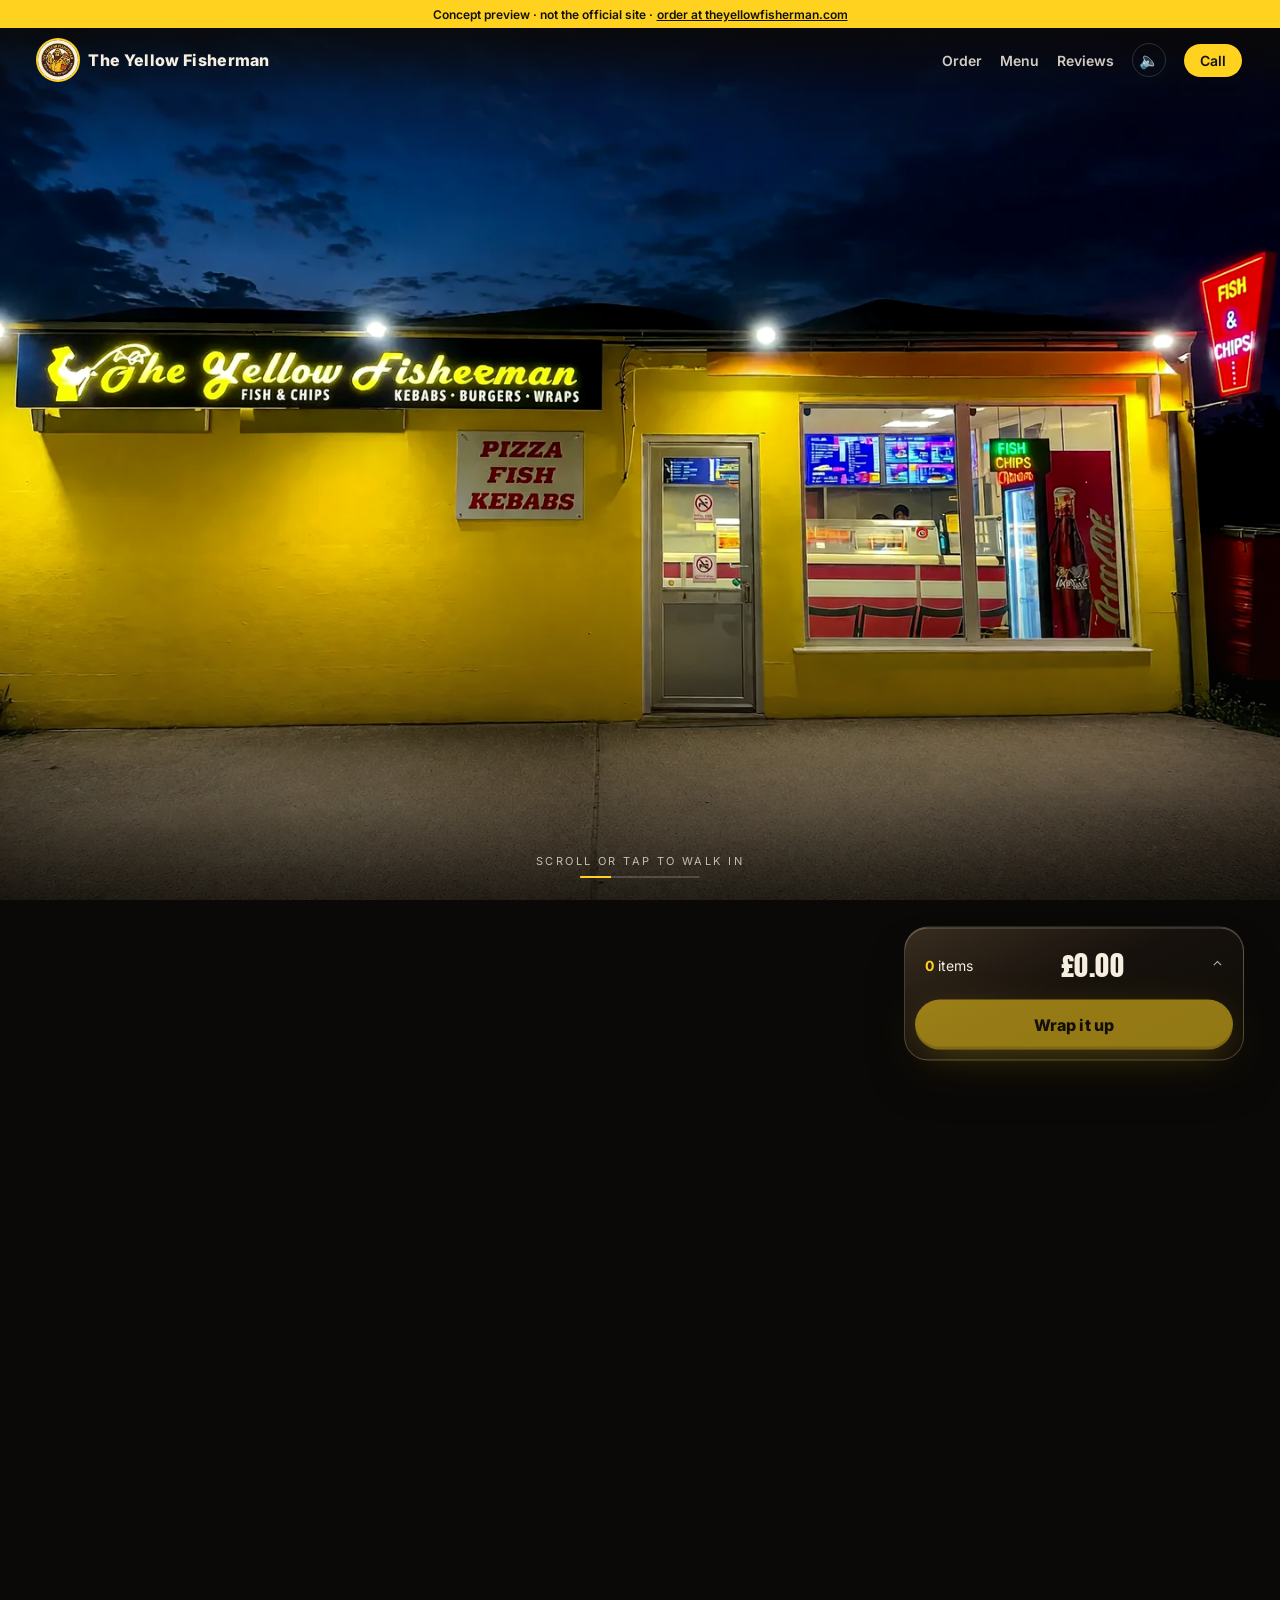
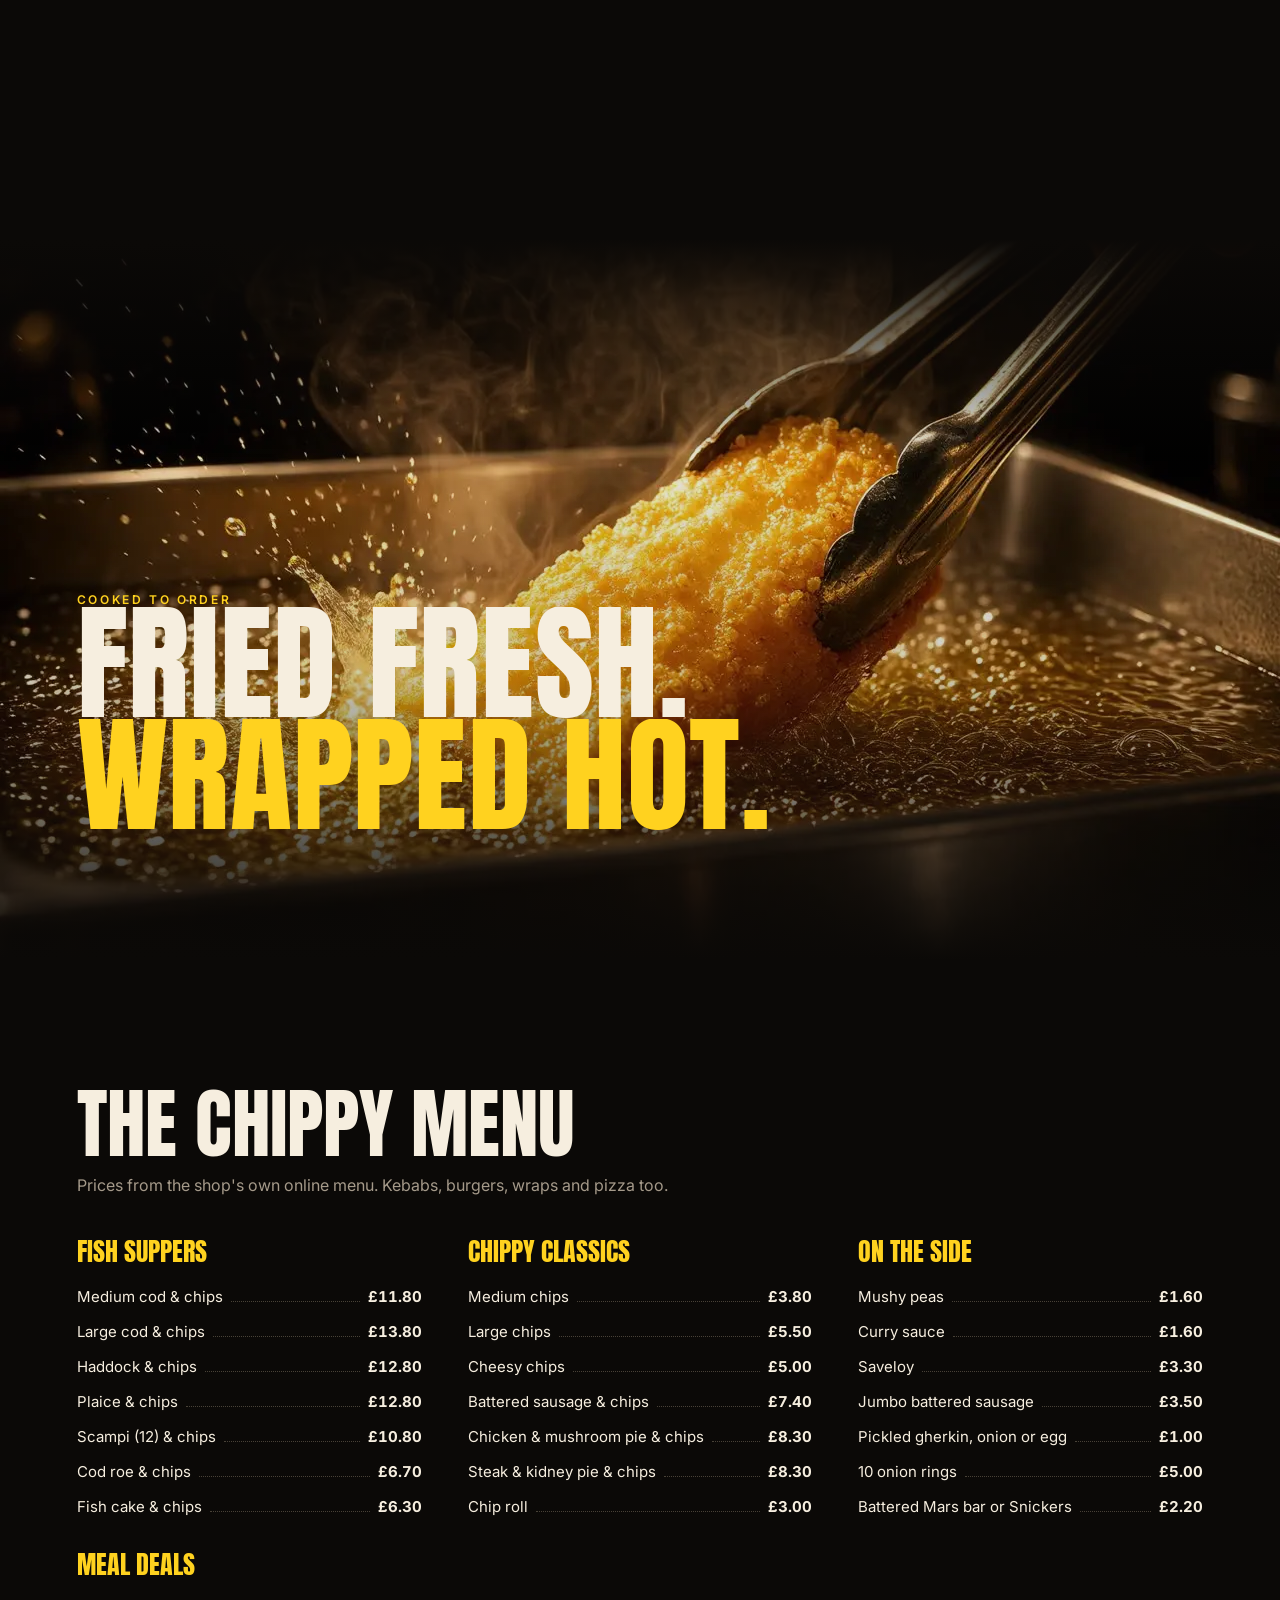
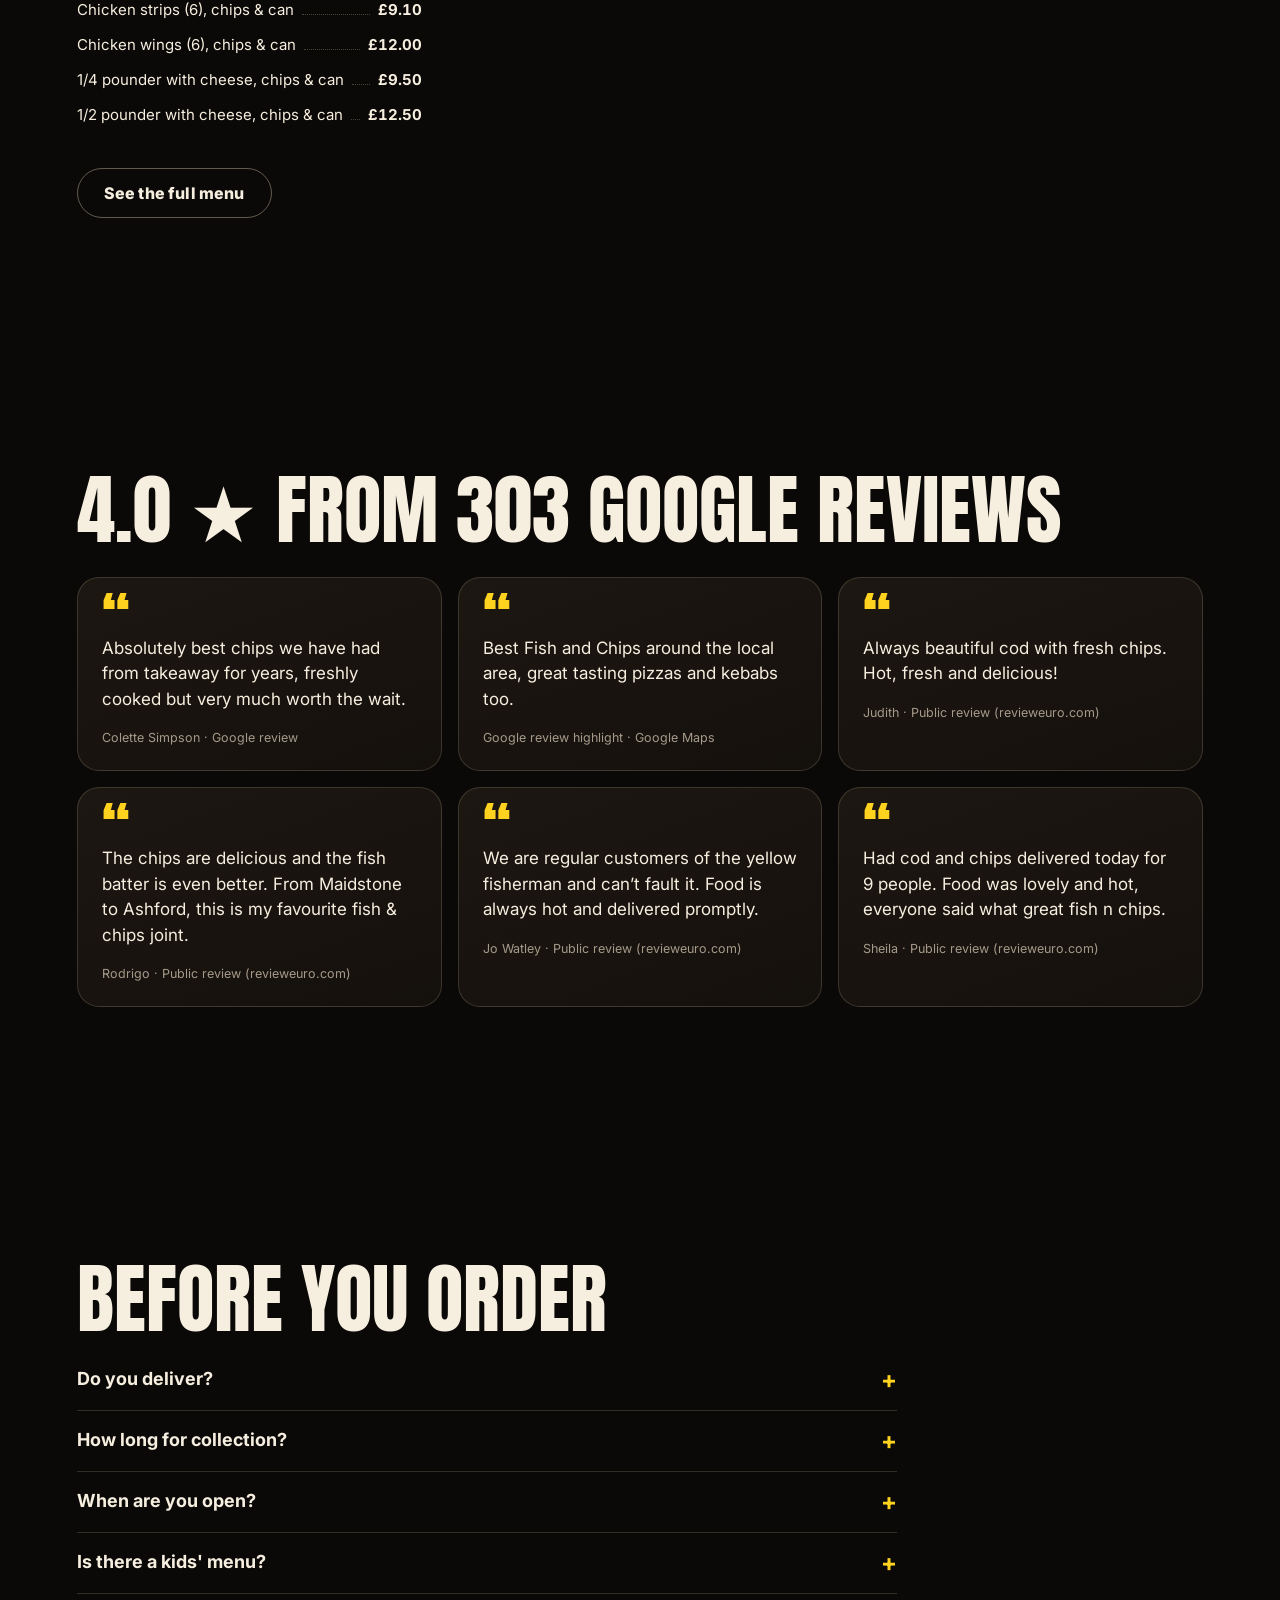
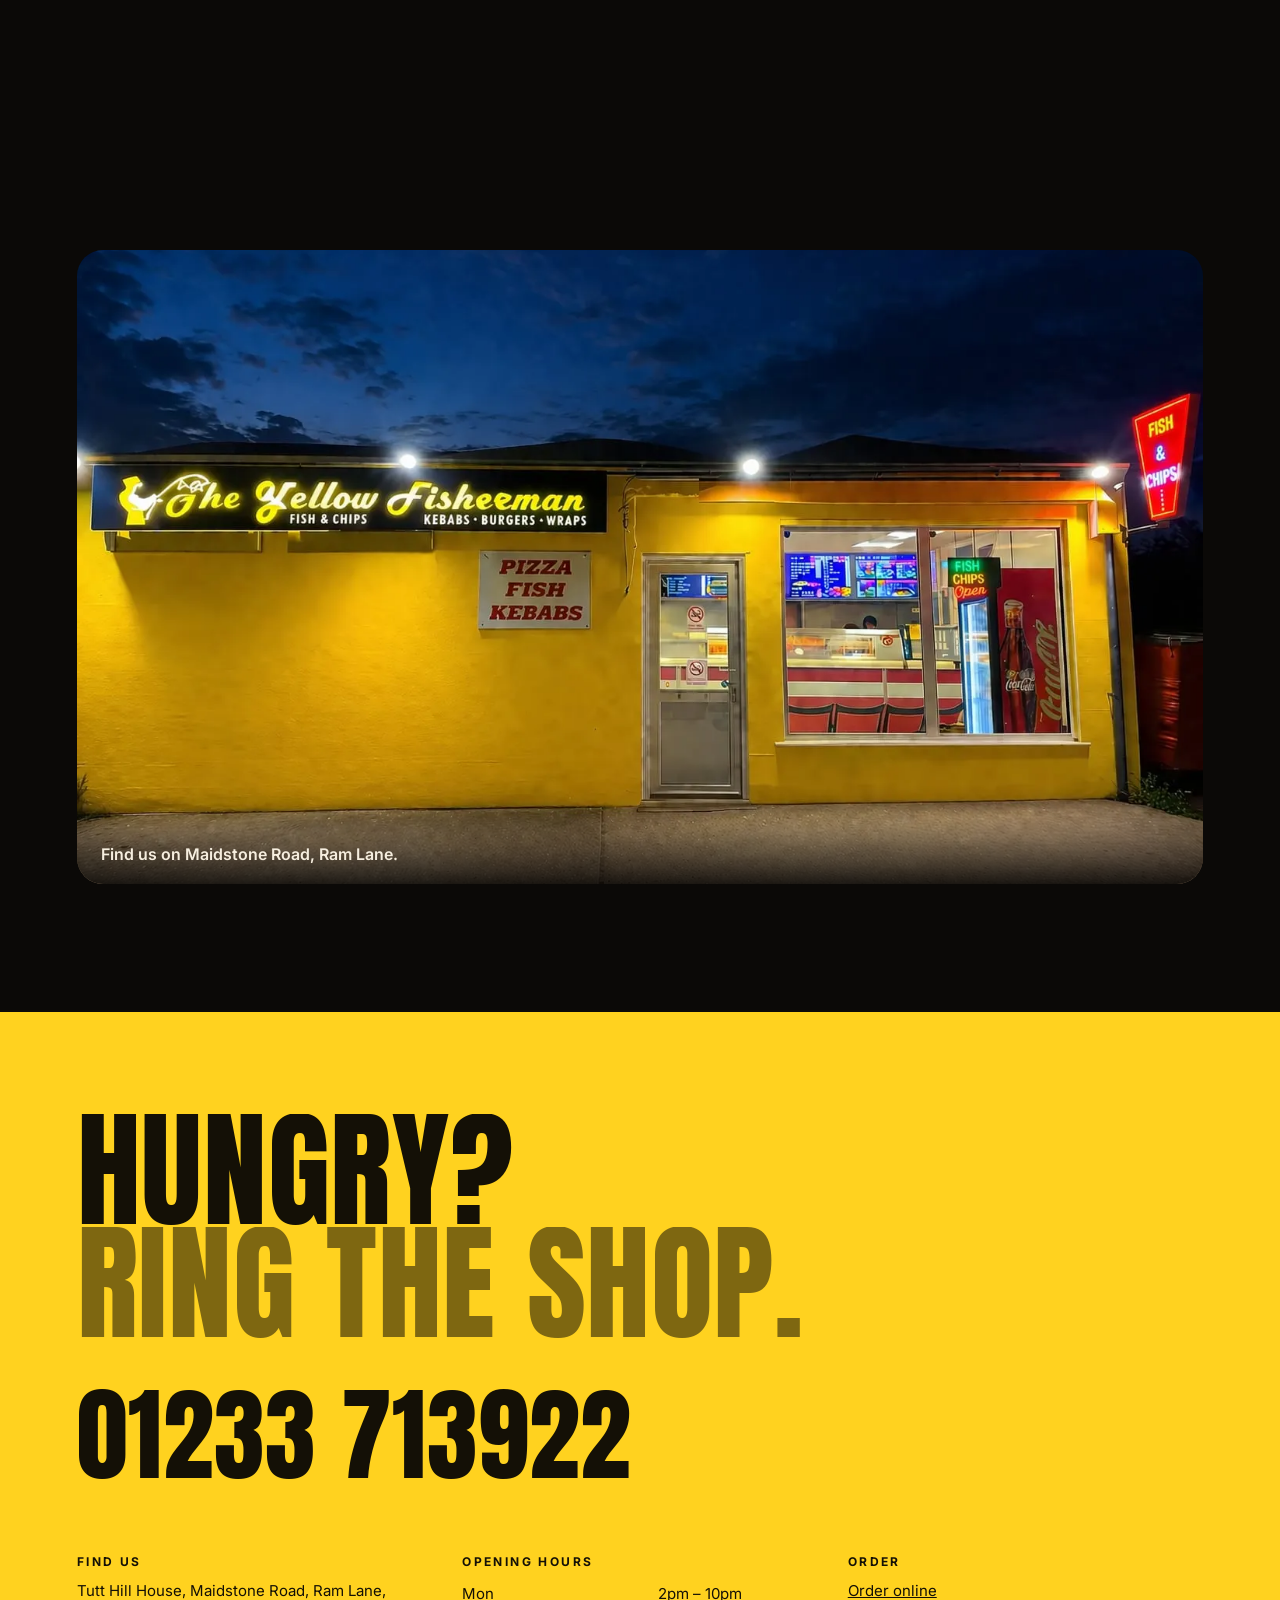
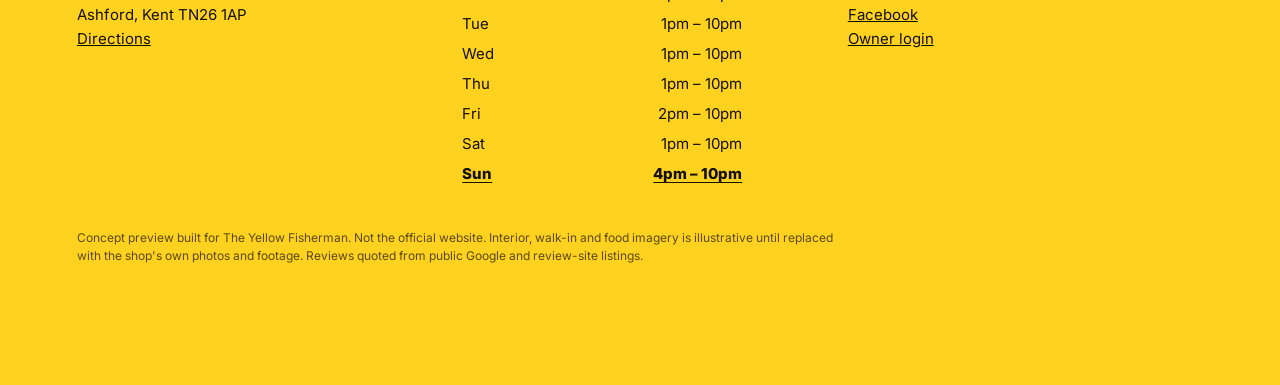
==== commit 3003115d: "v3: walk-in first: continuous cinematic 1080p take, all-intra scrub + native autoplay, Lenis, thresh" ====
--- a/index.html
+++ b/index.html
@@ -11,7 +11,7 @@
 <link rel="preconnect" href="https://fonts.googleapis.com">
 <link rel="preconnect" href="https://fonts.gstatic.com" crossorigin>
 <link href="https://fonts.googleapis.com/css2?family=Anton&family=Inter:wght@400;500;600;800&display=swap" rel="stylesheet">
-<link rel="preload" as="image" href="media/hero-poster.webp">
+
 <link rel="stylesheet" href="style.css">
 <script type="importmap">{"imports":{"three":"./vendor/three.module.min.js"}}</script>
 </head>
@@ -22,53 +22,51 @@
 
 <header class="nav">
   <a class="brand" href="#top"><img src="assets/logo.webp" alt="The Yellow Fisherman logo"><span>The Yellow Fisherman</span></a>
-  <nav><a href="#counter">Order</a><a href="#menu">Menu</a><a href="#reviews">Reviews</a><button class="snd" id="sndBtn" aria-label="Sound on or off">🔈</button><a class="pill" data-tel href="#">Call</a></nav>
+  <nav><a href="#walk" id="navOrder">Order</a><a href="#menu">Menu</a><a href="#reviews">Reviews</a><button class="snd" id="sndBtn" aria-label="Sound on or off">🔈</button><a class="pill" data-tel href="#">Call</a></nav>
 </header>
 
 <main>
-  <section id="top" class="hero">
-    <video id="heroVid" class="hero-vid" muted playsinline loop autoplay preload="auto" poster="media/hero-poster.webp"></video>
-    <div class="hero-shade"></div>
-    <div class="hero-copy">
-      <p class="kicker">Fish &amp; chips · Kebabs · Burgers · Ram Lane, Ashford</p>
-      <h1 class="mega"><span>Fried</span><span class="y">fresh.</span><span>Wrapped hot.</span></h1>
-      <p class="sub">The Yellow Fisherman. Golden cod, proper chips and doner, cooked to order on Maidstone Road.</p>
-      <div class="hero-cta"><a href="#walk" class="btn primary" id="walkBtn">Walk in &amp; order</a><a data-tel href="#" class="btn ghost">Call the shop</a></div>
-      <div class="rating-chip"><b data-rating>4.0</b> ★ on Google · <span data-reviews>303</span> reviews</div>
-    </div>
-    <div class="scroll-cue"><i></i>Scroll to walk in</div>
-  </section>
-
   <section id="walk" class="walk">
     <div class="walk-stage" id="walkStage">
-      <canvas id="walkCanvas"></canvas>
+      <div class="cam" id="cam">
+        <video id="walkVid" class="walk-vid" muted playsinline preload="auto" disablepictureinpicture></video>
+        <img id="walkPoster" class="walk-poster" alt="The Yellow Fisherman shopfront at night">
+      </div>
+      <div class="threshold" id="threshold" aria-hidden="true"><i class="bloom"></i><i class="leak"></i></div>
       <div class="walk-vignette"></div>
-      <div class="wline" data-at="0.04"><span class="k">Tutt Hill House · Maidstone Road</span><b>Come on in.</b></div>
-      <div class="wline" data-at="0.42"><b>The fryers are on.</b></div>
-      <div class="wline" data-at="0.78"><b class="y">Step up to the counter.</b></div>
-      <button class="hotspot" id="hotspot"><i></i><span>Tap to walk in</span></button>
-      <div class="walk-hint">Scroll to walk · drag to look around</div>
+      <canvas id="fx" aria-hidden="true"></canvas>
+
+      <div class="intro" id="intro">
+        <p class="kicker">Fish &amp; chips · Kebabs · Burgers · Ram Lane, Ashford</p>
+        <h1 class="mega"><span>The Yellow</span><span class="y">Fisherman.</span></h1>
+        <div class="intro-cta"><button class="btn primary" id="walkBtn"><i class="play"></i>Walk in</button><a data-tel href="#" class="btn ghost">Call the shop</a></div>
+        <div class="rating-chip"><b data-rating>4.0</b> ★ on Google · <span data-reviews>303</span> reviews</div>
+      </div>
+      <div class="wline" data-a="0.47" data-b="0.62"><b>The fryers are on.</b></div>
+      <div class="wline" data-a="0.66" data-b="0.84"><b class="y">Golden cod. Proper batter.</b></div>
+      <div class="walk-ui" id="walkUi"><span class="hint">Scroll or tap to walk in</span><span class="prog"><i id="progBar"></i></span></div>
+
+      <div class="counter" id="counter">
+        <div class="counter-head"><p class="kicker">At the counter</p><h2>What can we get you?</h2></div>
+        <div class="menu3d" id="menu3d"><div class="ring" id="ring"></div></div>
+        <div class="ring-nav"><button id="prevP" aria-label="Previous menu">‹</button><div class="dots" id="dots"></div><button id="nextP" aria-label="Next menu">›</button></div>
+        <div class="tray-wrap" id="trayWrap"><div class="tray-shadow"></div><img class="tray-img" src="media/dish/tray.webp" alt="Your order tray"><div class="tray-items" id="trayItems"></div><img class="tray-front" src="media/dish/tray.webp" alt=""><p class="tray-hint" id="trayHint">Tap a dish. It lands here.</p></div>
+      </div>
     </div>
   </section>
 
-  <section id="counter" class="counter">
-    <div class="counter-bg" id="counterBg"></div>
-    <canvas id="fx" aria-hidden="true"></canvas>
-    <div class="counter-head"><p class="kicker">At the counter</p><h2>What can we get you?</h2></div>
-    <div class="menu3d" id="menu3d"><div class="ring" id="ring"></div></div>
-    <div class="ring-nav"><button id="prevP" aria-label="Previous menu">‹</button><div class="dots" id="dots"></div><button id="nextP" aria-label="Next menu">›</button></div>
-    <div class="tray-wrap" id="trayWrap"><div class="tray-shadow"></div><img class="tray-img" src="media/dish/tray.webp" alt="Your order tray"><div class="tray-items" id="trayItems"></div><img class="tray-front" src="media/dish/tray.webp" alt=""><p class="tray-hint" id="trayHint">Tap a dish. It lands here.</p></div>
-    <div class="order glass" id="order">
-      <button class="order-top" id="orderToggle"><span><b id="cnt">0</b> items</span><span class="tot" id="total">£0.00</span><span class="chev">⌃</span></button>
-      <div class="order-body" id="orderBody">
-        <div class="lines" id="lines"></div>
-        <div class="season" id="season"></div>
-      </div>
-      <button class="btn primary wrap-btn" id="wrapBtn">Wrap it up</button>
-    </div>
+  <div class="order glass" id="order">
+    <button class="order-top" id="orderToggle"><span><b id="cnt">0</b> items</span><span class="tot" id="total">£0.00</span><span class="chev">⌃</span></button>
+    <div class="order-body" id="orderBody"><div class="lines" id="lines"></div><div class="season" id="season"></div></div>
+    <button class="btn primary wrap-btn" id="wrapBtn">Wrap it up</button>
+  </div>
+
+  <section class="fried solid" id="fried">
+    <video class="fried-vid" id="friedVid" muted playsinline loop preload="none" poster="media/hero-poster.webp"></video>
+    <div class="fried-copy"><p class="kicker">Cooked to order</p><h2 class="mega small"><span>Fried fresh.</span><span class="y">Wrapped hot.</span></h2></div>
   </section>
 
-  <section id="menu" class="menu solid">
+<section id="menu" class="menu solid">
     <h2 class="sec-title">The chippy menu</h2>
     <p class="muted">Prices from the shop's own online menu. Kebabs, burgers, wraps and pizza too.</p>
     <div class="menu-grid" id="menuGrid"></div>
@@ -101,7 +99,7 @@
     <div><h4>Opening hours</h4><div class="hours" id="hoursFoot"></div></div>
     <div><h4>Order</h4><p><a href="https://theyellowfisherman.com/" rel="nofollow">Order online</a><br><a data-fb href="#" rel="nofollow">Facebook</a><br><a href="dashboard.html">Owner login</a></p></div>
   </div>
-  <p class="tiny">Concept preview built for The Yellow Fisherman. Not the official website. Food, walk-in and fryer imagery is illustrative until replaced with the shop's own photos and footage. Reviews quoted from public Google and review-site listings.</p>
+  <p class="tiny">Concept preview built for The Yellow Fisherman. Not the official website. Interior, walk-in and food imagery is illustrative until replaced with the shop's own photos and footage. Reviews quoted from public Google and review-site listings.</p>
 </footer>
 
 <div class="modal" id="orderModal" hidden>
@@ -131,6 +129,7 @@
   </div>
 </div>
 
+<script src="vendor/lenis.min.js"></script>
 <script src="vendor/gsap.min.js"></script>
 <script src="vendor/ScrollTrigger.min.js"></script>
 <script type="module" src="main.js"></script>
--- a/style.css
+++ b/style.css
@@ -41,67 +41,70 @@
 .loader-inner p{font-size:13px;color:var(--muted);letter-spacing:.1em;text-transform:uppercase}
 @keyframes pulse{50%{transform:scale(1.05)}}
 
-/* hero */
-.hero{position:relative;height:100svh;min-height:600px;overflow:hidden;display:flex;align-items:flex-end}
-.hero-vid{position:absolute;inset:0;width:100%;height:100%;object-fit:cover;filter:saturate(1.08) contrast(1.05)}
-.hero-shade{position:absolute;inset:0;background:radial-gradient(120% 80% at 70% 30%,rgba(0,0,0,0) 0%,rgba(0,0,0,.35) 60%,rgba(0,0,0,.8) 100%),linear-gradient(180deg,rgba(11,9,7,.45) 0%,rgba(11,9,7,0) 30%,rgba(11,9,7,.2) 55%,var(--ink) 100%)}
-.hero-copy{position:relative;z-index:2;padding:0 clamp(18px,5vw,80px) clamp(70px,11vh,120px);max-width:1100px}
-.mega{font-family:var(--disp);font-weight:400;text-transform:uppercase;line-height:.88;letter-spacing:.005em;font-size:clamp(64px,13vw,190px);margin:14px 0 18px;text-shadow:0 8px 40px rgba(0,0,0,.45)}
+/* the walk-in: first thing you see */
+.walk{height:560vh;position:relative}
+.walk-stage{position:sticky;top:0;height:100svh;overflow:hidden;background:var(--ink);touch-action:pan-y}
+.cam{position:absolute;inset:0;will-change:transform;transform-origin:50% 55%}
+.walk-vid,.walk-poster{position:absolute;inset:0;width:100%;height:100%;object-fit:cover}
+.walk-poster{transition:opacity .4s}
+.walk-poster.gone{opacity:0}
+.walk-vignette{position:absolute;inset:0;pointer-events:none;background:radial-gradient(120% 95% at 50% 45%,rgba(0,0,0,0) 50%,rgba(0,0,0,.6) 100%),linear-gradient(180deg,rgba(11,9,7,.55) 0%,rgba(11,9,7,0) 18%,rgba(11,9,7,0) 62%,rgba(11,9,7,.78) 100%)}
+.threshold{position:absolute;inset:0;pointer-events:none;mix-blend-mode:screen;visibility:hidden}
+.threshold i{position:absolute;inset:0;opacity:0}
+.threshold .bloom{background:radial-gradient(60% 55% at 50% 48%,rgba(255,214,140,.95),rgba(255,160,50,.35) 45%,rgba(0,0,0,0) 75%)}
+.threshold .leak{inset:-30% -60%;background:linear-gradient(90deg,transparent 35%,rgba(255,190,90,.55) 47%,rgba(255,240,200,.75) 50%,rgba(255,170,60,.45) 53%,transparent 65%)}
+.intro{position:absolute;left:0;right:0;bottom:0;z-index:4;padding:0 clamp(18px,5vw,80px) clamp(88px,14vh,140px);max-width:1100px;will-change:transform,opacity}
+.mega{font-family:var(--disp);font-weight:400;text-transform:uppercase;line-height:.88;letter-spacing:.005em;font-size:clamp(64px,12vw,176px);margin:14px 0 22px;text-shadow:0 8px 40px rgba(0,0,0,.55)}
 .mega span{display:block;overflow:hidden}
-.mega span:last-child{font-size:.55em;line-height:1;margin-top:.12em}
-.sub{font-size:clamp(16px,1.6vw,20px);max-width:520px;color:#efe4d0;line-height:1.5}
-.hero-cta{display:flex;gap:12px;flex-wrap:wrap;margin:26px 0 18px}
-.rating-chip{display:inline-flex;gap:6px;align-items:center;font-size:13px;padding:8px 14px;border-radius:99px;background:rgba(0,0,0,.35);border:1px solid var(--line);backdrop-filter:blur(8px)}
+.intro-cta{display:flex;gap:12px;flex-wrap:wrap;margin:0 0 18px}
+.play{width:0;height:0;border-left:11px solid #141006;border-top:7px solid transparent;border-bottom:7px solid transparent;margin-right:2px}
+#walkBtn{animation:glow 2.4s ease-in-out infinite}
+@keyframes glow{50%{box-shadow:0 10px 60px -4px rgba(255,210,31,.85)}}
+.rating-chip{display:inline-flex;gap:6px;align-items:center;font-size:13px;padding:8px 14px;border-radius:99px;background:rgba(0,0,0,.45);border:1px solid var(--line)}
 .rating-chip b{color:var(--y)}
-.scroll-cue{position:absolute;right:clamp(18px,4vw,60px);bottom:34px;z-index:2;font-size:11px;letter-spacing:.2em;text-transform:uppercase;color:var(--muted);display:flex;align-items:center;gap:10px}
-.scroll-cue i{width:1px;height:46px;background:linear-gradient(var(--y),transparent);animation:cue 1.8s infinite}
-@keyframes cue{0%{transform:scaleY(0);transform-origin:top}50%{transform:scaleY(1);transform-origin:top}51%{transform-origin:bottom}100%{transform:scaleY(0);transform-origin:bottom}}
-
-/* walk-in */
-.walk{height:420vh;position:relative}
-.walk-stage{position:sticky;top:0;height:100svh;overflow:hidden;touch-action:pan-y;cursor:grab;background:var(--ink)}
-#walkCanvas{width:100%;height:100%;display:block}
-.walk-vignette{position:absolute;inset:0;pointer-events:none;background:radial-gradient(110% 90% at 50% 45%,rgba(0,0,0,0) 45%,rgba(0,0,0,.65) 100%),linear-gradient(180deg,var(--ink) 0%,rgba(11,9,7,0) 14%,rgba(11,9,7,0) 80%,rgba(11,9,7,.6) 100%)}
-.wline{position:absolute;left:clamp(18px,6vw,90px);bottom:18vh;opacity:0;transform:translateY(30px);transition:opacity .6s,transform .8s cubic-bezier(.2,.8,.2,1);pointer-events:none}
+.walk-ui{position:absolute;left:50%;bottom:22px;transform:translateX(-50%);z-index:4;display:grid;justify-items:center;gap:8px;pointer-events:none}
+.walk-ui .hint{font-size:11px;letter-spacing:.22em;text-transform:uppercase;color:rgba(246,238,223,.75);white-space:nowrap}
+.walk-ui .prog{width:120px;height:2px;background:rgba(255,255,255,.18);border-radius:2px;overflow:hidden}
+.walk-ui .prog i{display:block;height:100%;background:var(--y);transform-origin:0 50%;transform:scaleX(0)}
+body.autowalk .walk-ui .hint{opacity:0}
+.wline{position:absolute;left:clamp(18px,6vw,90px);bottom:18vh;z-index:4;opacity:0;transform:translateY(30px);transition:opacity .9s cubic-bezier(.16,1,.3,1),transform 1.1s cubic-bezier(.16,1,.3,1);pointer-events:none}
 .wline.on{opacity:1;transform:none}
-.wline b{display:block;font-family:var(--disp);font-weight:400;text-transform:uppercase;font-size:clamp(46px,8vw,120px);line-height:.9;text-shadow:0 6px 40px rgba(0,0,0,.7)}
-.wline .k{font-size:12px;letter-spacing:.2em;text-transform:uppercase;color:var(--y);font-weight:600}
-.hotspot{position:absolute;left:50%;top:64%;transform:translate(-50%,-50%);display:grid;justify-items:center;gap:12px;transition:opacity .4s}
-.hotspot i{width:68px;height:68px;border-radius:50%;background:rgba(255,210,31,.95);box-shadow:0 0 0 0 rgba(255,210,31,.6);animation:ring 1.8s infinite;position:relative}
-.hotspot i::after{content:'';position:absolute;left:28px;top:22px;border-left:16px solid #141006;border-top:12px solid transparent;border-bottom:12px solid transparent}
-.hotspot span{font-weight:800;font-size:14px;letter-spacing:.06em;text-transform:uppercase;text-shadow:0 2px 12px rgba(0,0,0,.8)}
-.hotspot.gone{opacity:0;pointer-events:none}
-@keyframes ring{0%{box-shadow:0 0 0 0 rgba(255,210,31,.55)}100%{box-shadow:0 0 0 34px rgba(255,210,31,0)}}
-.walk-hint{position:absolute;bottom:24px;left:50%;transform:translateX(-50%);font-size:11px;letter-spacing:.2em;text-transform:uppercase;color:rgba(246,238,223,.7);white-space:nowrap}
-
-/* counter */
-.counter{position:relative;height:100svh;min-height:760px;overflow:hidden;isolation:isolate}
-.counter-bg{position:absolute;inset:-2%;background:url(media/interior.webp) center/cover no-repeat;transform:scale(1.1);z-index:-2;will-change:transform}
-.counter::before{content:'';position:absolute;inset:0;z-index:-1;background:radial-gradient(90% 70% at 50% 40%,rgba(0,0,0,.05),rgba(0,0,0,.55) 100%),linear-gradient(180deg,rgba(11,9,7,.55) 0%,rgba(11,9,7,.1) 30%,rgba(11,9,7,.25) 60%,rgba(11,9,7,.85) 100%)}
-#fx{position:absolute;inset:0;width:100%;height:100%;z-index:0;pointer-events:none}
-.counter-head{position:absolute;top:calc(var(--cb) + 74px);left:0;right:0;text-align:center;z-index:2}
+.wline b{display:block;font-family:var(--disp);font-weight:400;text-transform:uppercase;font-size:clamp(46px,8vw,120px);line-height:.9;text-shadow:0 6px 40px rgba(0,0,0,.75)}
+
+/* the destination: counter UI over the final frame */
+.counter{position:absolute;inset:0;z-index:5;pointer-events:none}
+.counter.live{pointer-events:auto}
+.counter .menu3d,.counter .ring-nav,.counter .tray-wrap{pointer-events:inherit}
+#fx{position:absolute;inset:0;width:100%;height:100%;z-index:3;pointer-events:none;opacity:0;transition:opacity 1.2s}
+#fx.on{opacity:1}
+.counter-head{position:absolute;top:calc(var(--cb) + 74px);left:0;right:0;text-align:center;z-index:2;opacity:0}
 .counter-head h2{font-family:var(--disp);font-weight:400;text-transform:uppercase;font-size:clamp(34px,4.6vw,64px);line-height:1;margin-top:6px;text-shadow:0 4px 30px rgba(0,0,0,.6)}
+.counter .panel-in,.counter .ring-nav,.counter .tray-wrap{opacity:0}
+
+/* fried-to-order band */
+.fried{position:relative;min-height:80svh;display:flex;align-items:flex-end;overflow:hidden;padding-top:0}
+.fried-vid{position:absolute;inset:0;width:100%;height:100%;object-fit:cover}
+.fried::after{content:'';position:absolute;inset:0;background:linear-gradient(180deg,var(--ink) 0%,rgba(11,9,7,.1) 30%,rgba(11,9,7,.2) 60%,var(--ink) 100%)}
+.fried-copy{position:relative;z-index:2}
 .menu3d{position:absolute;left:0;right:0;top:calc(var(--cb) + 170px);height:min(52vh,470px);perspective:1100px;z-index:3;touch-action:pan-y;user-select:none;-webkit-user-select:none}
 .ring{position:absolute;inset:0;transform-style:preserve-3d}
-.panel{position:absolute;left:50%;top:0;width:min(410px,82vw);margin-left:calc(min(410px,82vw) / -2);transform-style:preserve-3d;transition:opacity .2s;will-change:transform}
+.panel{position:absolute;left:50%;top:0;width:min(410px,82vw);margin-left:calc(min(410px,82vw) / -2);transform-style:preserve-3d}
 .panel{pointer-events:none}.panel-in{pointer-events:auto}.panel:not(.front) .panel-in{cursor:pointer}
 .panel:not(.front) .it{pointer-events:none}
 .bob{animation:bob 5s ease-in-out infinite}
 @keyframes bob{50%{transform:translateY(-10px)}}
-.glass{background:linear-gradient(155deg,rgba(255,240,215,.16),rgba(255,240,215,.04) 40%,rgba(20,15,10,.35));backdrop-filter:blur(18px) saturate(1.3);-webkit-backdrop-filter:blur(18px) saturate(1.3);border:1px solid rgba(255,236,200,.22);box-shadow:0 30px 80px -20px rgba(0,0,0,.7),inset 0 1px 0 rgba(255,255,255,.25),0 0 0 1px rgba(0,0,0,.2)}
+.glass{background:linear-gradient(155deg,rgba(255,240,215,.16),rgba(255,240,215,.04) 40%,rgba(20,15,10,.35));backdrop-filter:blur(10px) saturate(1.2);-webkit-backdrop-filter:blur(10px) saturate(1.2);border:1px solid rgba(255,236,200,.22);box-shadow:0 24px 50px -20px rgba(0,0,0,.7),inset 0 1px 0 rgba(255,255,255,.25)}
 .panel-in{border-radius:26px;padding:16px 14px 10px;position:relative;overflow:hidden}
 .panel-in::before{content:'';position:absolute;inset:0;background:linear-gradient(115deg,transparent 30%,rgba(255,255,255,.12) 45%,transparent 60%);transform:translateX(-100%);animation:sheen 7s ease-in-out infinite;pointer-events:none}
 @keyframes sheen{40%,100%{transform:translateX(100%)}}
-.panel.front .panel-in{border-color:rgba(255,210,31,.55);box-shadow:0 40px 90px -20px rgba(0,0,0,.75),0 0 60px -10px rgba(255,190,60,.35),inset 0 1px 0 rgba(255,255,255,.3)}
+.panel.front .panel-in{border-color:rgba(255,210,31,.55);box-shadow:0 30px 60px -20px rgba(0,0,0,.75),0 0 40px -12px rgba(255,190,60,.4),inset 0 1px 0 rgba(255,255,255,.3)}
 .ph{display:flex;align-items:baseline;gap:10px;padding:0 6px 10px;border-bottom:1px solid var(--line);margin-bottom:6px}
 .ph h3{font-family:var(--disp);font-weight:400;text-transform:uppercase;font-size:30px;letter-spacing:.01em;line-height:1}
 .pn{font-size:11px;color:var(--y);font-weight:800;letter-spacing:.1em}
 .items{display:grid}
-.it{display:grid;grid-template-columns:52px 1fr auto 30px;align-items:center;gap:10px;text-align:left;padding:7px 6px;border-radius:14px;transition:background .2s,transform .15s;min-height:56px}
-.it:hover{background:rgba(255,210,31,.1)}
+.it{display:grid;grid-template-columns:52px 1fr auto 30px;align-items:center;gap:10px;text-align:left;padding:7px 6px;border-radius:14px;transition:transform .25s cubic-bezier(.16,1,.3,1);min-height:56px}
+@media (hover:hover){.it:hover{background:rgba(255,210,31,.1)}}
 .it:active{transform:scale(.97)}
-.it.hit{animation:hit .5s}
-@keyframes hit{30%{background:rgba(255,210,31,.3)}}
 .th{width:52px;height:44px;display:grid;place-items:center}
 .th img{max-width:100%;max-height:100%;object-fit:contain;filter:drop-shadow(0 6px 8px rgba(0,0,0,.5))}
 .nm{font-weight:600;font-size:15px;line-height:1.2}
@@ -114,20 +117,20 @@
 .dots button{width:8px;height:8px;border-radius:99px;background:rgba(255,255,255,.3);transition:width .3s,background .3s}
 .dots button.on{width:26px;background:var(--y)}
 
-.tray-wrap{pointer-events:none;position:absolute;left:50%;bottom:clamp(96px,13vh,130px);width:min(440px,66vw);margin-left:calc(min(440px,66vw) / -2);z-index:5;transform-origin:50% 90%}
+.tray-wrap{position:absolute;left:50%;bottom:clamp(96px,13vh,130px);width:min(440px,66vw);margin-left:calc(min(440px,66vw) / -2);z-index:5;transform-origin:50% 90%}
 .tray-img,.tray-front{width:100%;filter:drop-shadow(0 18px 24px rgba(0,0,0,.55))}
 .tray-front{position:absolute;inset:0;clip-path:polygon(0 47%,12% 46%,62% 64%,80% 64%,92% 44%,100% 32%,100% 100%,0 100%);z-index:3;filter:none}
-.tray-items{position:absolute;inset:0;z-index:2}
-.ti{position:absolute;transform:translate(-50%,-70%) rotate(var(--r));filter:drop-shadow(0 8px 10px rgba(0,0,0,.45))}
+.tray-items{position:absolute;inset:0;z-index:2;pointer-events:none}
+.ti{position:absolute;filter:drop-shadow(0 8px 10px rgba(0,0,0,.45))}
 .tray-shadow{position:absolute;left:6%;right:6%;bottom:-6%;height:24%;background:radial-gradient(closest-side,rgba(0,0,0,.65),transparent);z-index:-1}
 .tray-hint{position:absolute;left:0;right:0;top:-26px;text-align:center;font-size:12px;letter-spacing:.14em;text-transform:uppercase;color:var(--y);font-weight:700;text-shadow:0 2px 10px #000;transition:opacity .3s}
 .tray-hint.gone{opacity:0}
 .tray-hint.nudge{animation:nudge .8s}
 @keyframes nudge{25%,75%{transform:scale(1.15)}}
-.fly{position:fixed;left:0;top:0;z-index:80;pointer-events:none;filter:drop-shadow(0 20px 30px rgba(0,0,0,.55));will-change:transform,width}
+.fly{position:fixed;left:0;top:0;z-index:80;pointer-events:none;filter:drop-shadow(0 20px 30px rgba(0,0,0,.55));will-change:transform;transform-origin:50% 50%}
 
 /* floating order summary */
-.order{position:fixed;z-index:45;right:clamp(12px,3vw,36px);bottom:clamp(12px,3vh,30px);width:340px;border-radius:24px;padding:10px;display:grid;gap:8px;transform:translateY(140%);transition:transform .5s cubic-bezier(.2,.8,.2,1);background:linear-gradient(155deg,rgba(40,32,22,.72),rgba(14,11,8,.82))}
+.order{position:fixed;z-index:46;right:clamp(12px,3vw,36px);bottom:clamp(12px,3vh,30px);width:340px;border-radius:24px;padding:10px;display:grid;gap:8px;transform:translateY(140%);transition:transform .5s cubic-bezier(.2,.8,.2,1);background:linear-gradient(155deg,rgba(40,32,22,.72),rgba(14,11,8,.82))}
 body.at-counter .order,body.carting .order{transform:none}
 body.at-foot .order{transform:translateY(140%)}
 .order-top{display:flex;align-items:center;justify-content:space-between;gap:10px;padding:6px 10px;font-size:14px}
@@ -212,13 +215,7 @@
 @media (max-width:899px){
   .nav nav a:not(.pill){display:none}
   .brand span{display:none}
-  .hero-copy{padding-bottom:84px}
-  .mega{font-size:clamp(60px,19vw,110px)}
-  .hero-cta .btn{flex:1}
-  .scroll-cue{display:none}
-  .walk{height:320vh}
   .wline{bottom:22vh}
-  .counter{min-height:700px}
   .counter-head{top:calc(var(--cb) + 62px)}
   .counter-head h2{font-size:30px}
   .menu3d{top:calc(var(--cb) + 128px);height:400px}
@@ -237,4 +234,16 @@
   .order.open{grid-template-rows:auto auto}
 }
 @media (max-height:760px) and (max-width:899px){.menu3d{height:360px}.ring-nav{top:calc(var(--cb) + 128px + 356px)}.it{min-height:46px}.th{height:34px}}
-@media (prefers-reduced-motion:reduce){.bob,.panel-in::before,.scroll-cue i,.hotspot i,.loader-inner img{animation:none}}
+@media (prefers-reduced-motion:reduce){.bob,.panel-in::before,#walkBtn,.loader-inner img{animation:none}}
+
+/* phones: no live backdrop blur (expensive per frame); a richer pre-tinted glass instead */
+/* no live backdrop blur anywhere: it re-blurs every frame under the bobbing panels; pre-tinted glass instead */
+.glass,.btn.ghost,.ring-nav>button,.modal,body.scrolled .nav,.rating-chip{backdrop-filter:none!important;-webkit-backdrop-filter:none!important}
+.glass{background:linear-gradient(155deg,rgba(70,56,38,.78),rgba(26,20,14,.82) 45%,rgba(14,11,8,.88))}
+html.lite .panel-in::before{display:none}
+.modal{background:rgba(5,4,3,.82)}
+body.scrolled .nav{background:rgba(11,9,7,.94)}
+.panel-in::before{will-change:auto}
+@media (max-width:899px){.walk{height:480vh}.intro{padding-bottom:96px}.mega{font-size:clamp(58px,17vw,104px)}.intro-cta .btn{flex:1}}
+.counter::before{content:'';position:absolute;inset:0;background:radial-gradient(80% 60% at 50% 38%,rgba(8,6,4,.55),rgba(8,6,4,.25) 70%),linear-gradient(180deg,rgba(8,6,4,.55),rgba(8,6,4,0) 30%,rgba(8,6,4,0) 70%,rgba(8,6,4,.6));opacity:0;transition:opacity 1.4s cubic-bezier(.16,1,.3,1);pointer-events:none}
+.counter.live::before{opacity:1}
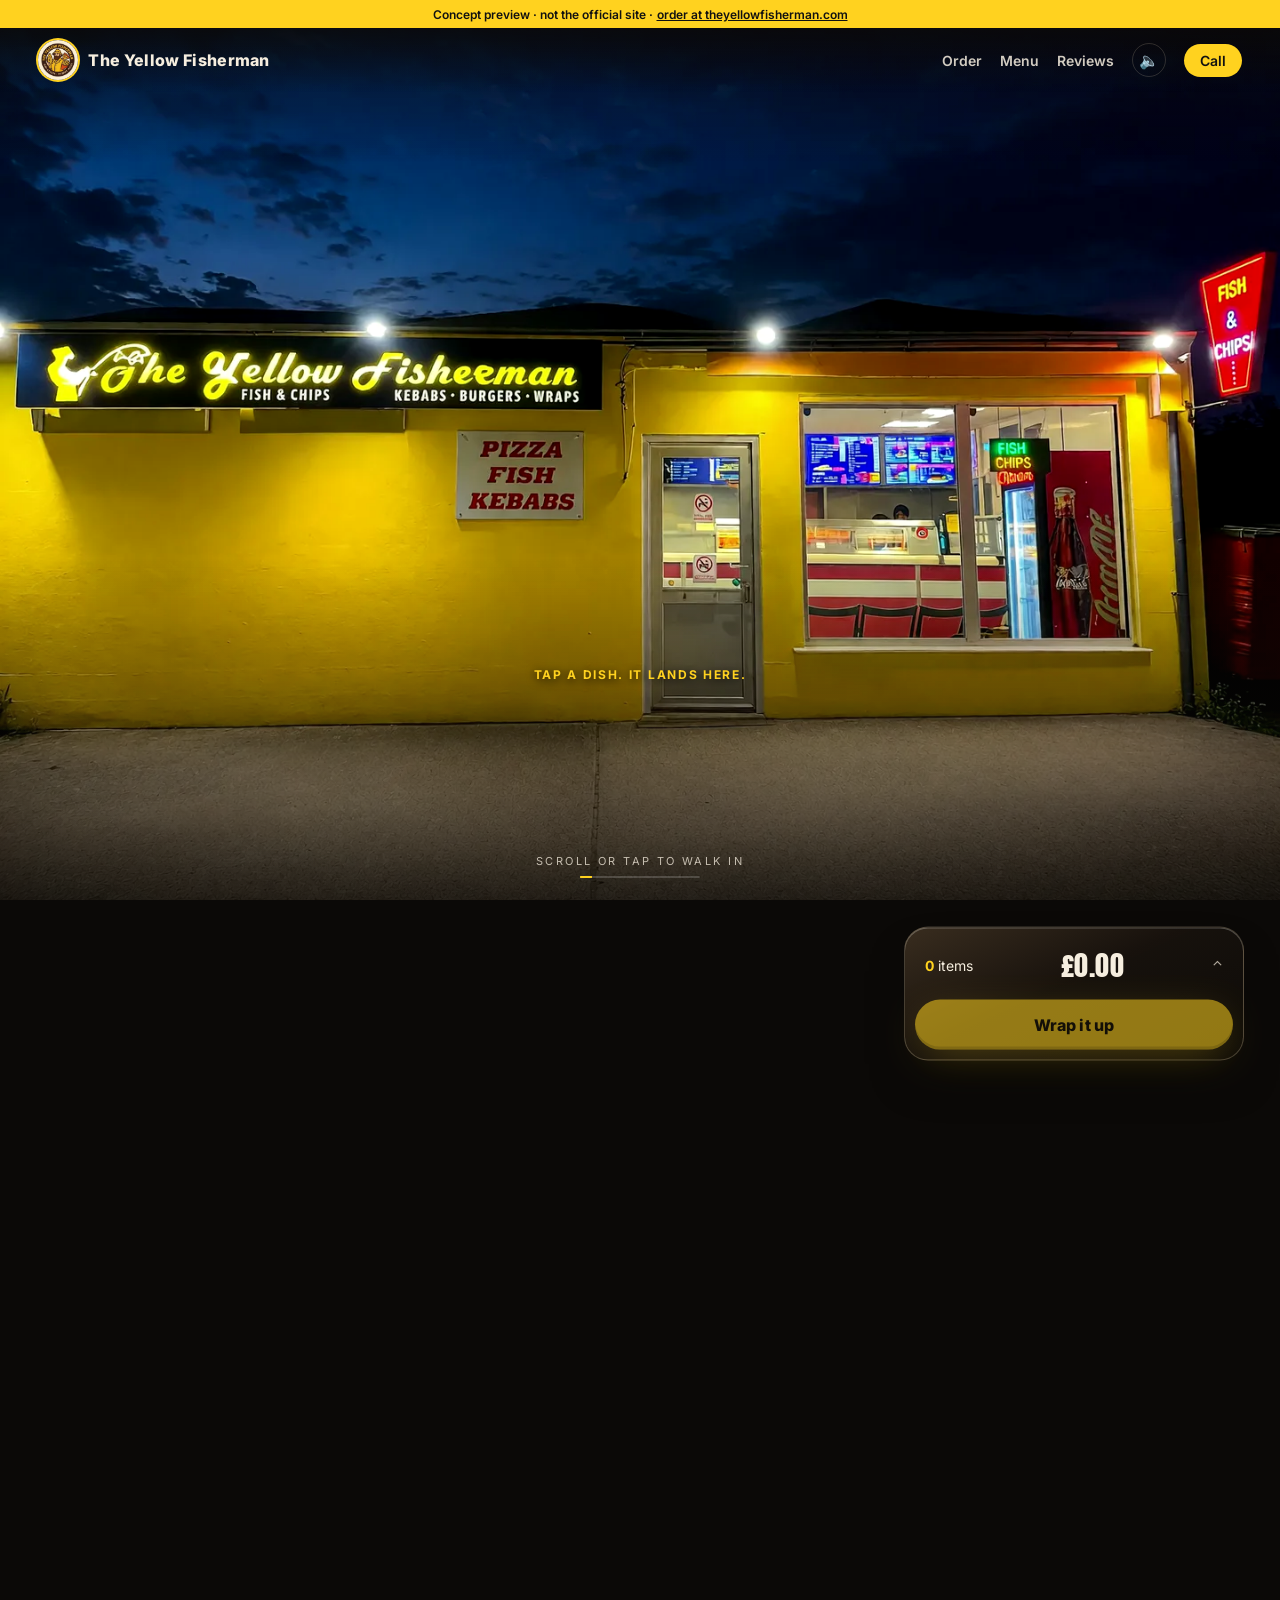
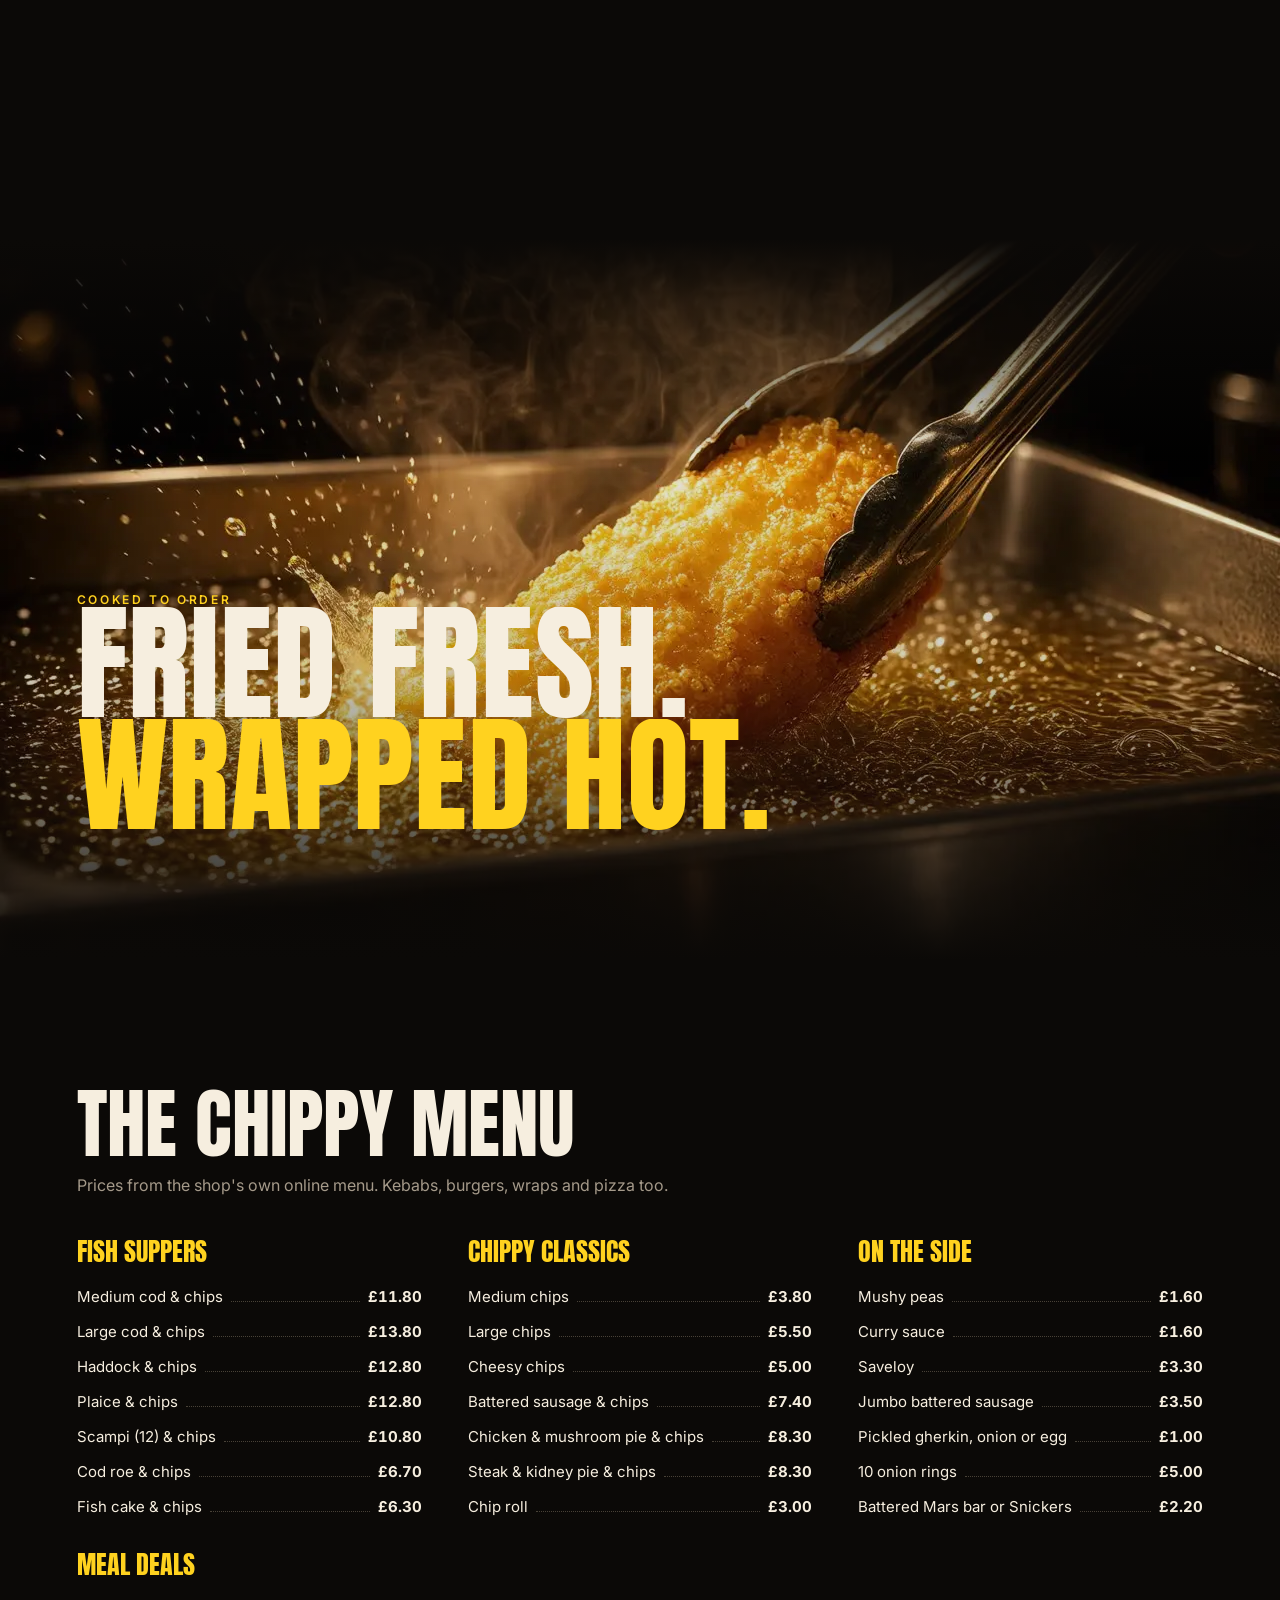
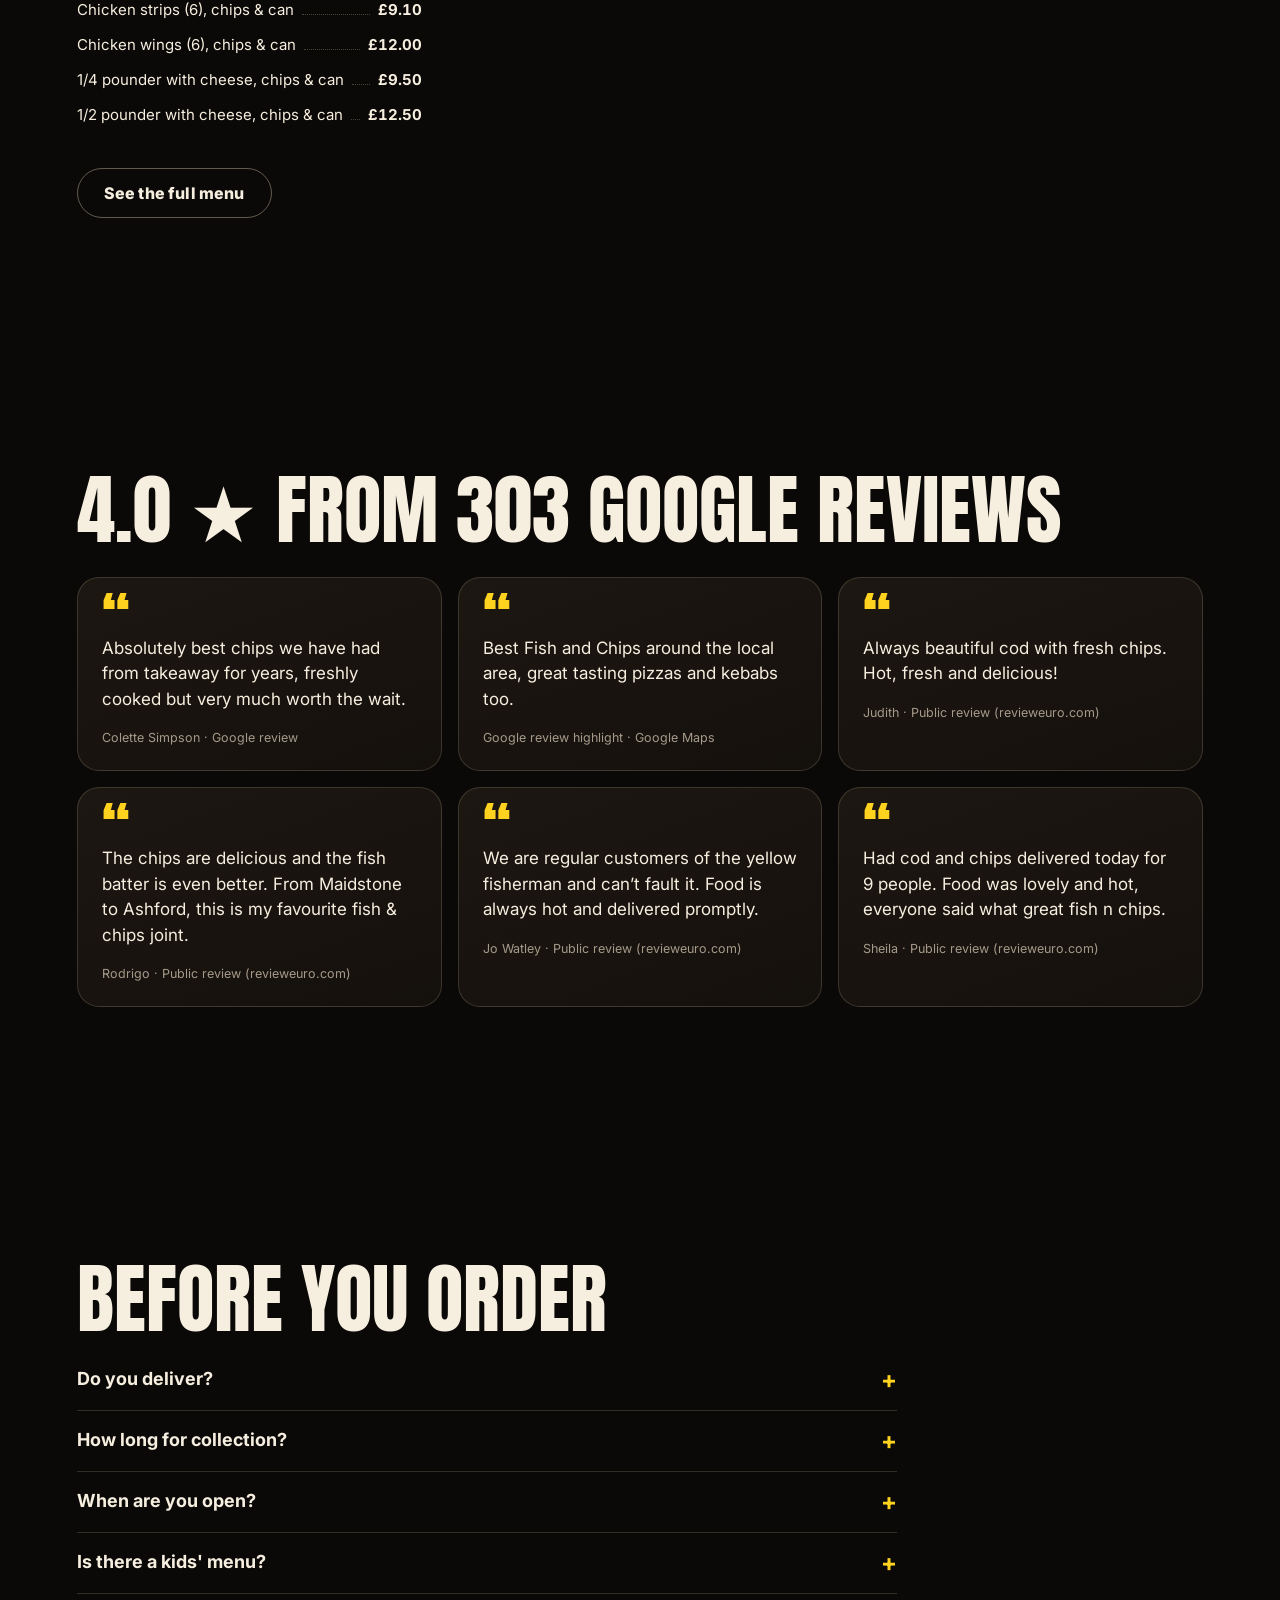
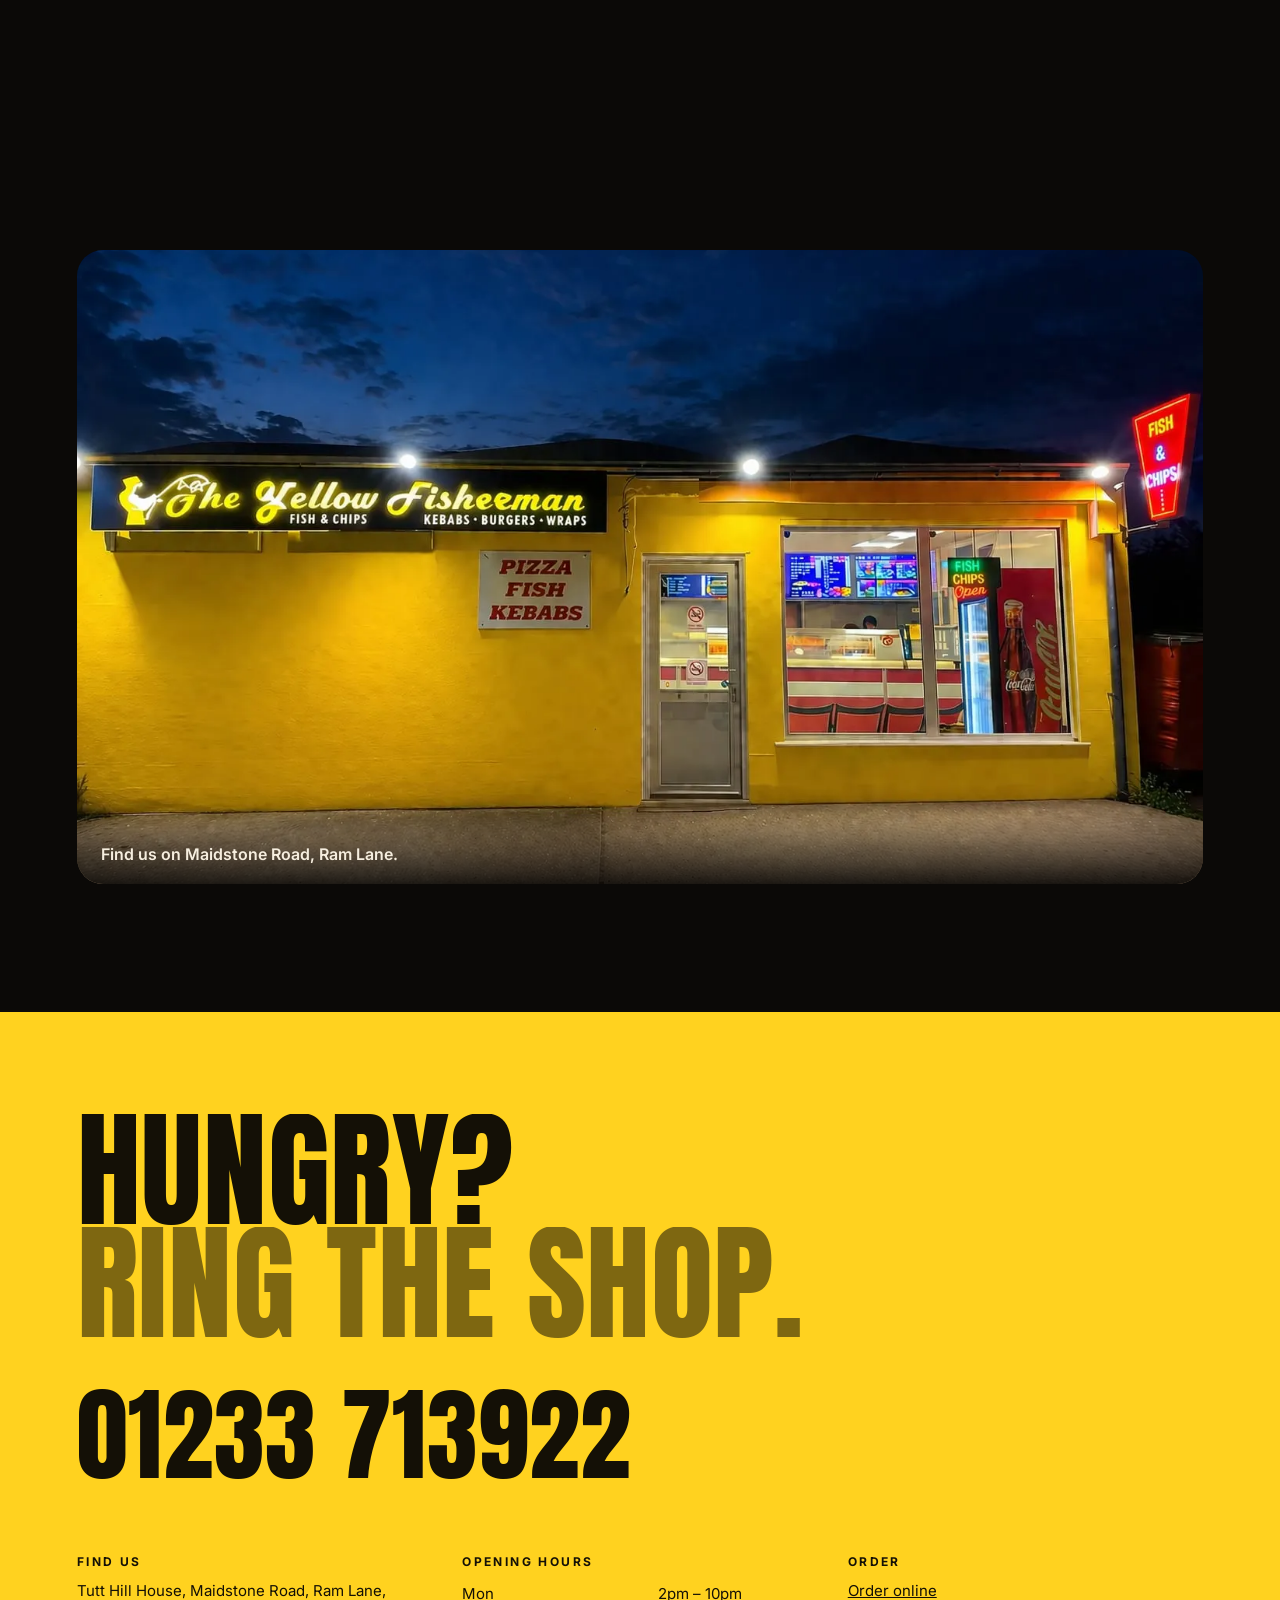
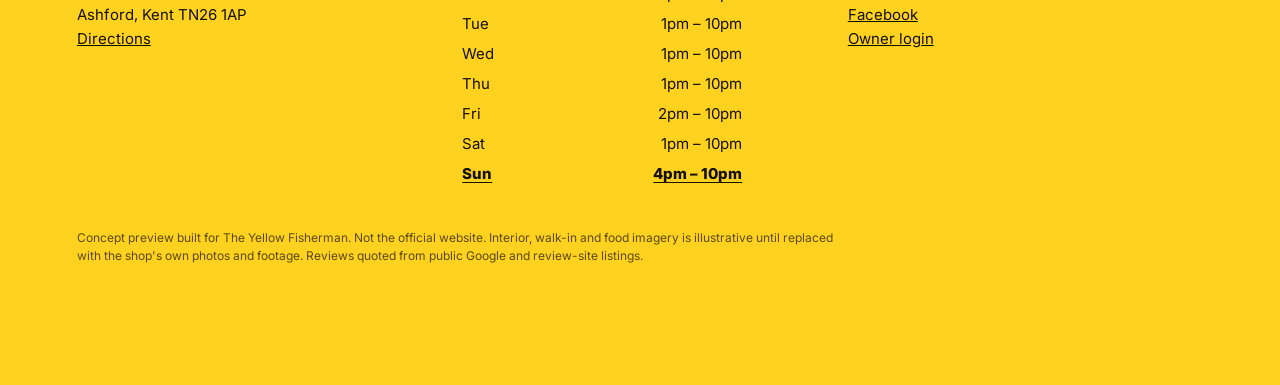
==== commit 02c5726f: "Clean drop-in: fixed box slots, queued arcs with soft landing, quantity badges, drinks beside the bo" ====
--- a/index.html
+++ b/index.html
@@ -50,7 +50,7 @@
         <div class="counter-head"><p class="kicker">At the counter</p><h2>What can we get you?</h2></div>
         <div class="menu3d" id="menu3d"><div class="ring" id="ring"></div></div>
         <div class="ring-nav"><button id="prevP" aria-label="Previous menu">‹</button><div class="dots" id="dots"></div><button id="nextP" aria-label="Next menu">›</button></div>
-        <div class="tray-wrap" id="trayWrap"><div class="tray-shadow"></div><img class="tray-img" src="media/dish/tray.webp" alt="Your order tray"><div class="tray-items" id="trayItems"></div><img class="tray-front" src="media/dish/tray.webp" alt=""><p class="tray-hint" id="trayHint">Tap a dish. It lands here.</p></div>
+        <div class="tray-stage" id="trayStage"><div class="tray-wrap" id="trayWrap"><div class="tray-shadow"></div><img class="tray-img" src="media/dish/tray.webp" alt="Your order box"><div class="tray-glow" id="trayGlow"></div><div class="tray-items" id="trayItems"></div><img class="tray-front" src="media/dish/tray.webp" alt=""><div class="tray-side" id="traySide"></div><div class="tray-badges" id="trayBadges"></div></div><p class="tray-hint" id="trayHint">Tap a dish. It lands here.</p></div>
       </div>
     </div>
   </section>
--- a/style.css
+++ b/style.css
@@ -74,7 +74,7 @@
 /* the destination: counter UI over the final frame */
 .counter{position:absolute;inset:0;z-index:5;pointer-events:none}
 .counter.live{pointer-events:auto}
-.counter .menu3d,.counter .ring-nav,.counter .tray-wrap{pointer-events:inherit}
+.counter .menu3d,.counter .ring-nav{pointer-events:inherit}
 #fx{position:absolute;inset:0;width:100%;height:100%;z-index:3;pointer-events:none;opacity:0;transition:opacity 1.2s}
 #fx.on{opacity:1}
 .counter-head{position:absolute;top:calc(var(--cb) + 74px);left:0;right:0;text-align:center;z-index:2;opacity:0}
@@ -117,17 +117,28 @@
 .dots button{width:8px;height:8px;border-radius:99px;background:rgba(255,255,255,.3);transition:width .3s,background .3s}
 .dots button.on{width:26px;background:var(--y)}
 
-.tray-wrap{position:absolute;left:50%;bottom:clamp(96px,13vh,130px);width:min(440px,66vw);margin-left:calc(min(440px,66vw) / -2);z-index:5;transform-origin:50% 90%}
-.tray-img,.tray-front{width:100%;filter:drop-shadow(0 18px 24px rgba(0,0,0,.55))}
-.tray-front{position:absolute;inset:0;clip-path:polygon(0 47%,12% 46%,62% 64%,80% 64%,92% 44%,100% 32%,100% 100%,0 100%);z-index:3;filter:none}
-.tray-items{position:absolute;inset:0;z-index:2;pointer-events:none}
-.ti{position:absolute;filter:drop-shadow(0 8px 10px rgba(0,0,0,.45))}
-.tray-shadow{position:absolute;left:6%;right:6%;bottom:-6%;height:24%;background:radial-gradient(closest-side,rgba(0,0,0,.65),transparent);z-index:-1}
-.tray-hint{position:absolute;left:0;right:0;top:-26px;text-align:center;font-size:12px;letter-spacing:.14em;text-transform:uppercase;color:var(--y);font-weight:700;text-shadow:0 2px 10px #000;transition:opacity .3s}
+.tray-stage{position:absolute;left:0;right:0;bottom:clamp(96px,13vh,130px);display:flex;justify-content:center;z-index:5;pointer-events:none}
+.tray-wrap{position:relative;width:min(400px,30vw);transform-origin:50% 90%;margin-right:7%}
+.tray-img,.tray-front{width:100%;display:block}
+.tray-img{filter:drop-shadow(0 16px 18px rgba(0,0,0,.5))}
+/* front lip, traced from the box photo: items tuck behind it */
+.tray-front{position:absolute;inset:0;z-index:3;clip-path:polygon(0 40%,11% 43.5%,23.3% 45.2%,36.7% 50.6%,53.3% 57.6%,72.2% 64%,82% 57%,89% 50%,95.6% 30.6%,100% 26.4%,100% 100%,0 100%)}
+.tray-items{position:absolute;inset:0;z-index:2}
+.tray-side{position:absolute;inset:0;z-index:4}
+.tray-badges{position:absolute;inset:0;z-index:6}
+.ts{position:absolute;will-change:transform}
+.ts img{width:100%;display:block;filter:drop-shadow(0 3px 3px rgba(0,0,0,.35))}
+.ts .cs{position:absolute;left:8%;right:8%;bottom:-6%;height:22%;border-radius:50%;background:radial-gradient(closest-side,rgba(40,24,6,.55),rgba(40,24,6,0));z-index:-1}
+.ts-drink .cs{left:-20%;right:-20%;bottom:-5%;height:12%;background:radial-gradient(closest-side,rgba(0,0,0,.7),rgba(0,0,0,0))}
+.qty{position:absolute;transform:translate(-50%,-50%) scale(0);min-width:26px;height:26px;padding:0 7px;border-radius:99px;background:#141006;color:var(--y);border:1.5px solid var(--y);font:800 12px/23px var(--sans);text-align:center;box-shadow:0 4px 12px rgba(0,0,0,.4);transition:transform .3s cubic-bezier(.34,1.56,.64,1)}
+.qty.on{transform:translate(-50%,-50%) scale(1)}
+.tray-glow{position:absolute;z-index:1;aspect-ratio:1.6;transform:translate(-50%,-50%);border-radius:50%;background:radial-gradient(closest-side,rgba(255,226,120,.75),rgba(255,200,60,0));opacity:0;pointer-events:none;mix-blend-mode:screen}
+.tray-shadow{position:absolute;left:4%;right:2%;bottom:-5%;height:26%;background:radial-gradient(closest-side,rgba(0,0,0,.6),transparent);z-index:-1}
+.tray-hint{position:absolute;left:0;right:0;top:-30px;text-align:center;font-size:12px;letter-spacing:.14em;text-transform:uppercase;color:var(--y);font-weight:700;text-shadow:0 2px 10px #000;transition:opacity .3s}
 .tray-hint.gone{opacity:0}
 .tray-hint.nudge{animation:nudge .8s}
 @keyframes nudge{25%,75%{transform:scale(1.15)}}
-.fly{position:fixed;left:0;top:0;z-index:80;pointer-events:none;filter:drop-shadow(0 20px 30px rgba(0,0,0,.55));will-change:transform;transform-origin:50% 50%}
+.fly{position:fixed;left:0;top:0;z-index:80;pointer-events:none;filter:drop-shadow(0 14px 16px rgba(0,0,0,.45));will-change:transform}
 
 /* floating order summary */
 .order{position:fixed;z-index:46;right:clamp(12px,3vw,36px);bottom:clamp(12px,3vh,30px);width:340px;border-radius:24px;padding:10px;display:grid;gap:8px;transform:translateY(140%);transition:transform .5s cubic-bezier(.2,.8,.2,1);background:linear-gradient(155deg,rgba(40,32,22,.72),rgba(14,11,8,.82))}
@@ -208,9 +219,9 @@
   .counter-head h2{font-size:clamp(34px,3.6vw,52px)}
   .menu3d{top:calc(var(--cb) + 150px);height:440px}
   .ring-nav{top:auto;bottom:24px;left:clamp(18px,4vw,60px);transform:none}
-  .tray-wrap{bottom:26px;width:min(360px,30vw);margin-left:calc(min(360px,30vw) / -2)}
+  .tray-stage{bottom:22px}
 }
-@media (min-width:900px) and (max-height:860px){.menu3d{height:400px}.it{min-height:50px;padding:5px 6px}.th{height:38px}.tray-wrap{width:300px;margin-left:-150px;bottom:18px}}
+@media (min-width:900px) and (max-height:860px){.menu3d{height:400px}.it{min-height:50px;padding:5px 6px}.th{height:38px}.tray-wrap{width:min(340px,26vw)}}
 /* mobile */
 @media (max-width:899px){
   .nav nav a:not(.pill){display:none}
@@ -218,14 +229,15 @@
   .wline{bottom:22vh}
   .counter-head{top:calc(var(--cb) + 62px)}
   .counter-head h2{font-size:30px}
-  .menu3d{top:calc(var(--cb) + 128px);height:400px}
-  .ring-nav{top:calc(var(--cb) + 128px + 400px - 4px)}
+  .menu3d{top:calc(var(--cb) + 124px);height:380px}
+  .ring-nav{top:calc(var(--cb) + 124px + 380px)}
   .panel-in{padding:12px 10px 6px;border-radius:22px}
   .ph h3{font-size:26px}
   .it{min-height:50px;grid-template-columns:46px 1fr auto 28px;gap:8px;padding:5px 4px}
   .th{width:46px;height:38px}
   .nm{font-size:14px}
-  .tray-wrap{bottom:94px;width:min(300px,70vw);margin-left:calc(min(300px,70vw) / -2)}
+  .tray-stage{bottom:84px}
+  .tray-wrap{width:min(310px,76vw);margin-right:11%}
   .order{left:10px;right:10px;width:auto;bottom:10px;grid-template-columns:1fr auto;align-items:center;padding:8px 8px 8px 6px;border-radius:22px}
   .order-top{padding:4px 8px}
   .order-top .tot{font-size:24px}
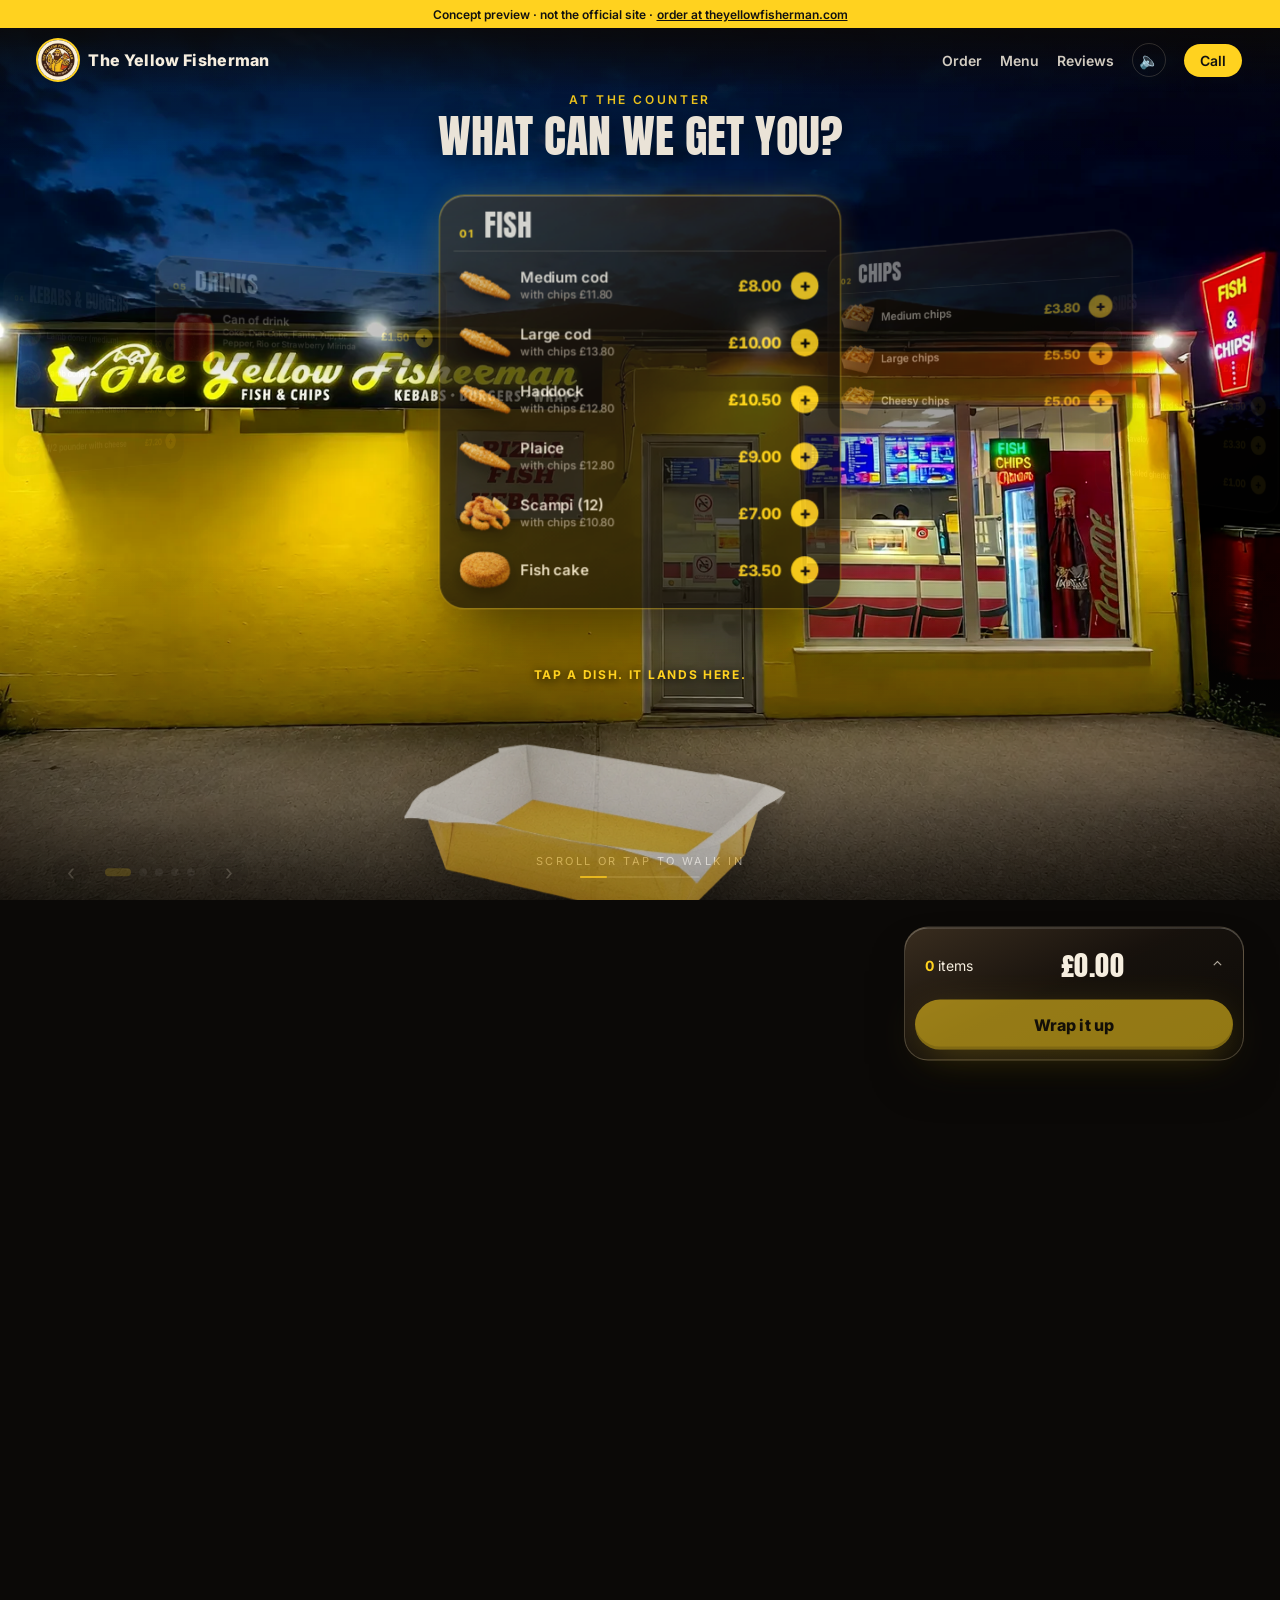
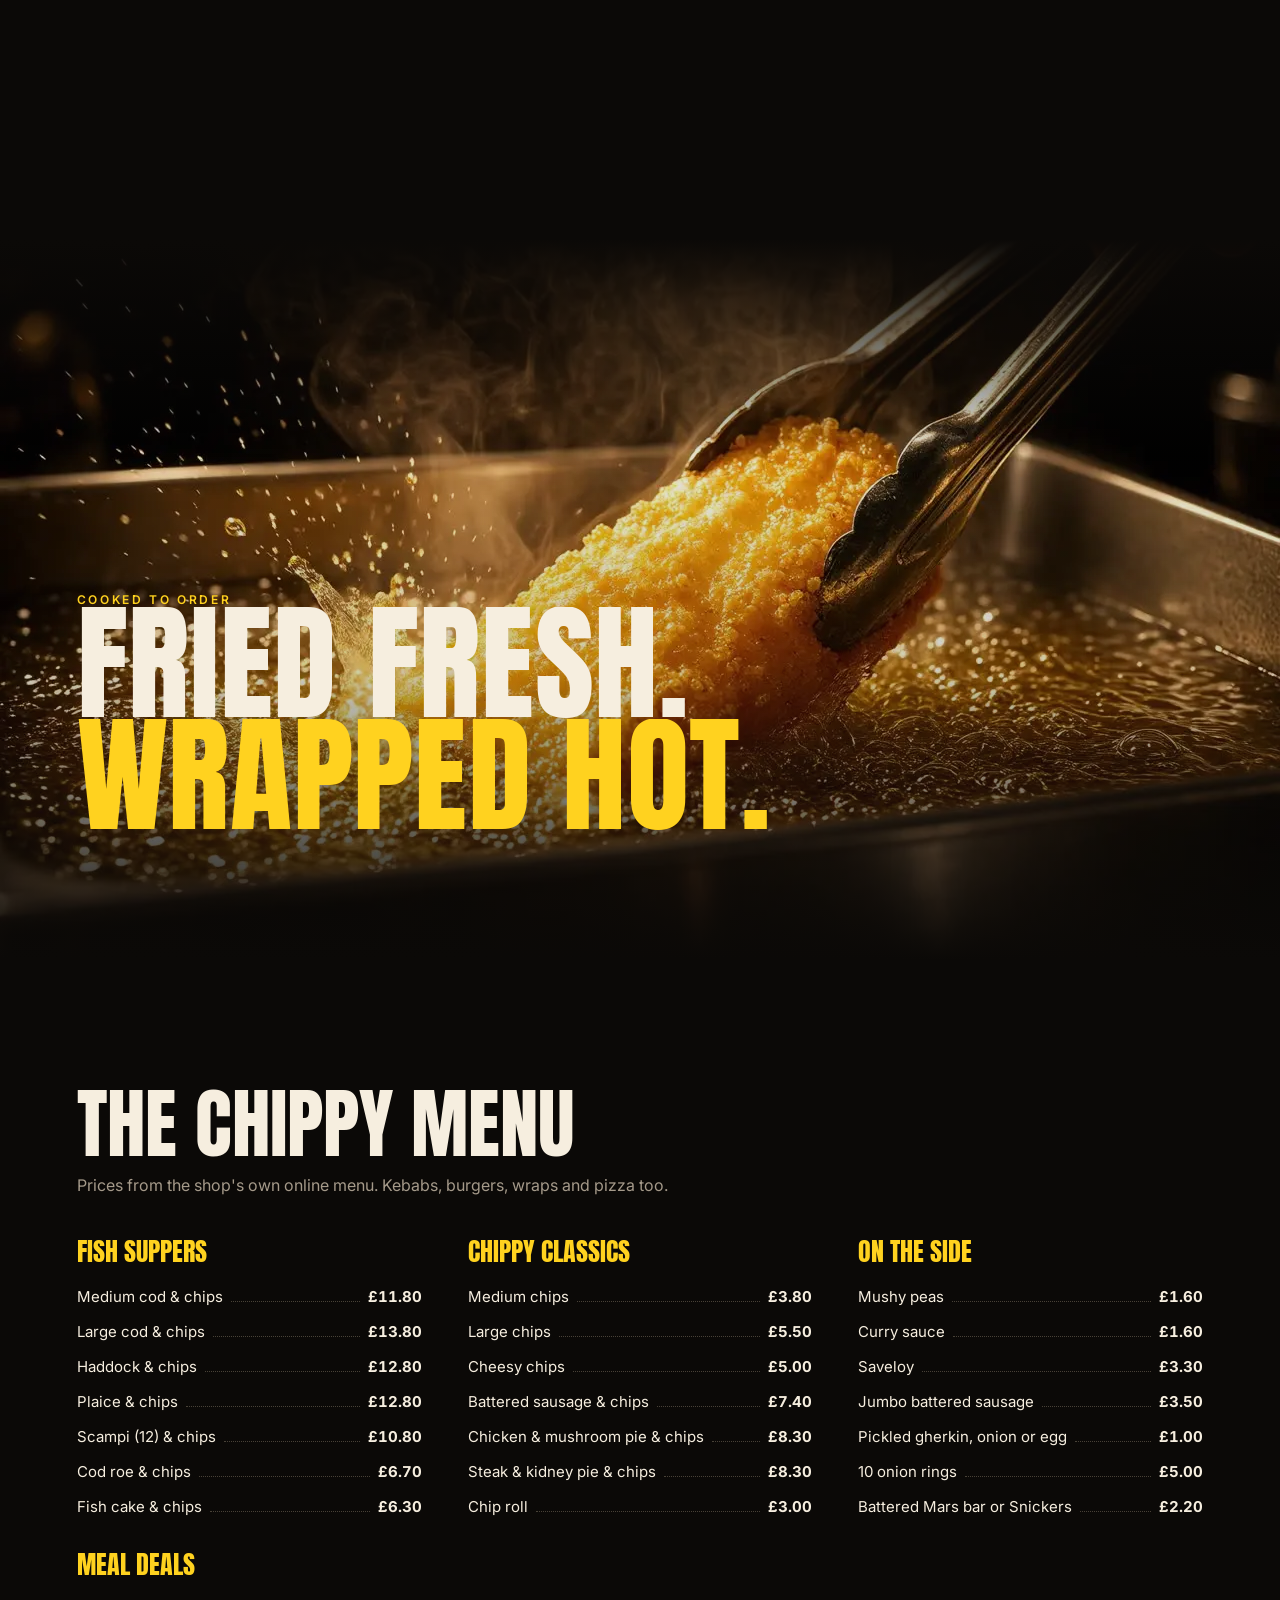
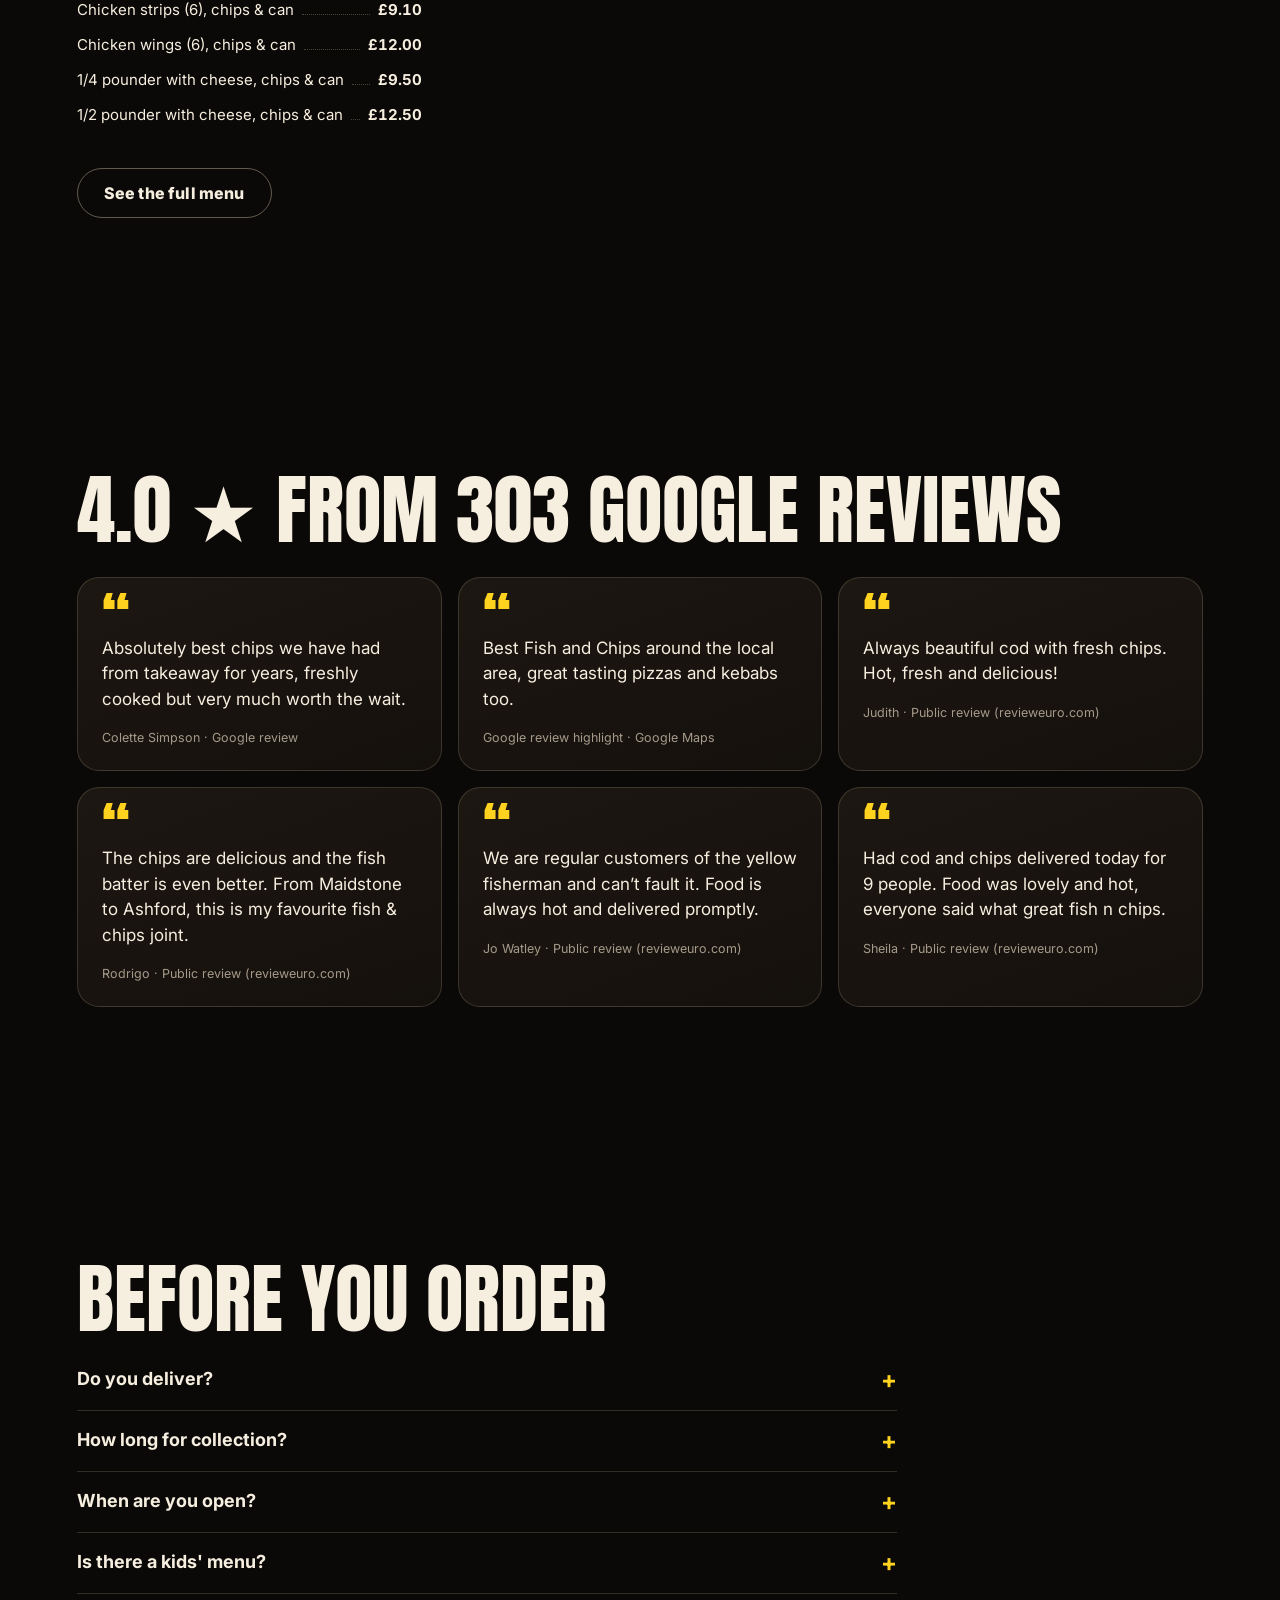
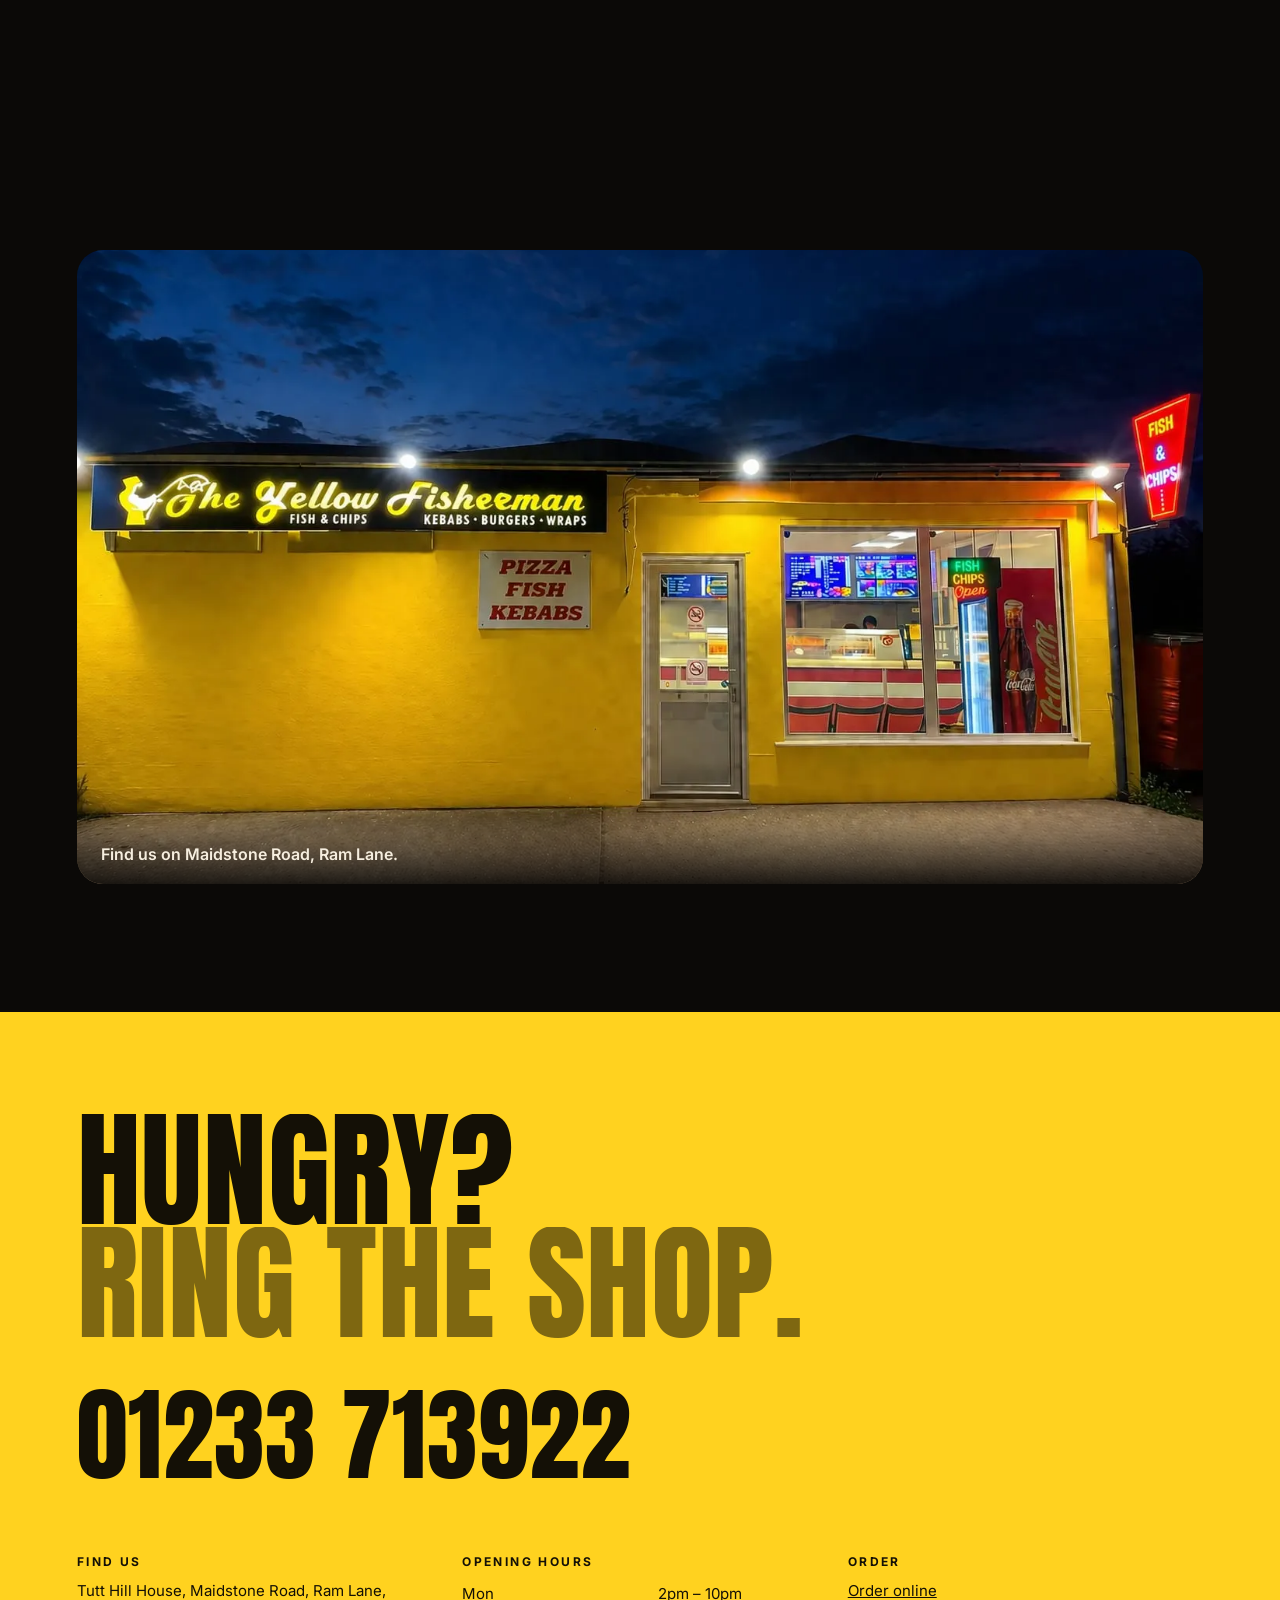
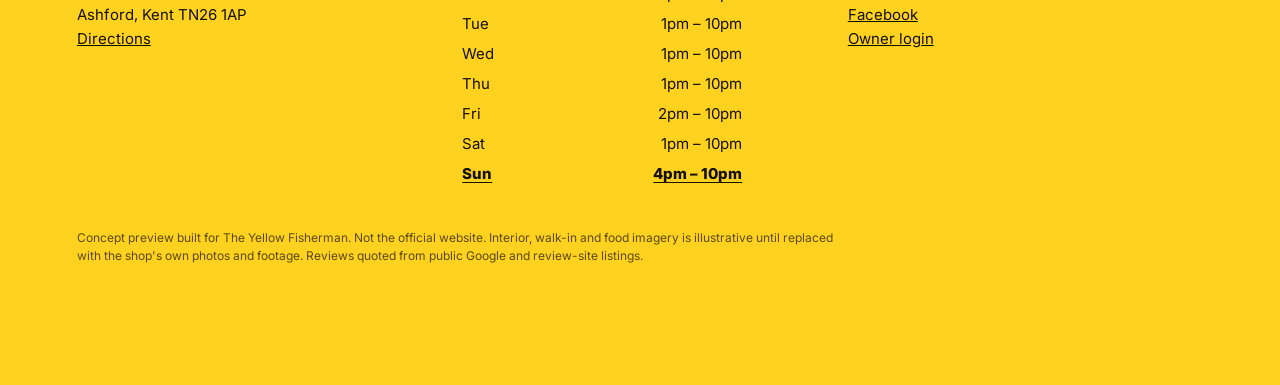
==== commit 6bcceeb8: "Mobile: strict vertical counter layout (no overlaps), visualViewport sizing, landscape split, smalle" ====
--- a/index.html
+++ b/index.html
@@ -12,7 +12,7 @@
 <link rel="preconnect" href="https://fonts.gstatic.com" crossorigin>
 <link href="https://fonts.googleapis.com/css2?family=Anton&family=Inter:wght@400;500;600;800&display=swap" rel="stylesheet">
 
-<link rel="stylesheet" href="style.css">
+<link rel="stylesheet" href="style.css?v=4">
 <script type="importmap">{"imports":{"three":"./vendor/three.module.min.js"}}</script>
 </head>
 <body>
@@ -132,6 +132,6 @@
 <script src="vendor/lenis.min.js"></script>
 <script src="vendor/gsap.min.js"></script>
 <script src="vendor/ScrollTrigger.min.js"></script>
-<script type="module" src="main.js"></script>
+<script type="module" src="main.js?v=4"></script>
 </body>
 </html>
--- a/style.css
+++ b/style.css
@@ -43,7 +43,7 @@
 
 /* the walk-in: first thing you see */
 .walk{height:560vh;position:relative}
-.walk-stage{position:sticky;top:0;height:100svh;overflow:hidden;background:var(--ink);touch-action:pan-y}
+.walk-stage{position:sticky;top:0;height:100svh;height:var(--vh,100svh);overflow:hidden;background:var(--ink);touch-action:pan-y}
 .cam{position:absolute;inset:0;will-change:transform;transform-origin:50% 55%}
 .walk-vid,.walk-poster{position:absolute;inset:0;width:100%;height:100%;object-fit:cover}
 .walk-poster{transition:opacity .4s}
@@ -259,3 +259,56 @@
 @media (max-width:899px){.walk{height:480vh}.intro{padding-bottom:96px}.mega{font-size:clamp(58px,17vw,104px)}.intro-cta .btn{flex:1}}
 .counter::before{content:'';position:absolute;inset:0;background:radial-gradient(80% 60% at 50% 38%,rgba(8,6,4,.55),rgba(8,6,4,.25) 70%),linear-gradient(180deg,rgba(8,6,4,.55),rgba(8,6,4,0) 30%,rgba(8,6,4,0) 70%,rgba(8,6,4,.6));opacity:0;transition:opacity 1.4s cubic-bezier(.16,1,.3,1);pointer-events:none}
 .counter.live::before{opacity:1}
+
+/* ===== phones: strict vertical stack inside the visible viewport, nothing can overlap ===== */
+@media (max-width:899px), (orientation:landscape) and (max-height:560px){
+  .order{bottom:calc(8px + env(safe-area-inset-bottom))}
+}
+@media (max-width:899px) and (orientation:portrait){
+  .counter{display:flex;flex-direction:column;align-items:stretch;
+    padding:calc(var(--cb) + 58px + env(safe-area-inset-top)) 0 calc(var(--orderH,66px) + 14px + env(safe-area-inset-bottom))}
+  .counter-head{position:static;flex:none;padding:0 16px 8px}
+  .counter-head .kicker{font-size:10px}
+  .counter-head h2{font-size:clamp(22px,7vw,30px);margin-top:2px}
+  .menu3d{position:relative;top:auto;left:auto;right:auto;flex:0 1 calc(var(--panelH,60vh) + 12px);min-height:150px;height:auto;margin-top:2px}
+  .menu3d .panel{top:12px}
+  .panel{top:0;bottom:0}
+  .bob{height:100%}
+  .panel-in{max-height:100%;display:flex;flex-direction:column}
+  .items{overflow-y:auto;min-height:0;overscroll-behavior:contain;-webkit-overflow-scrolling:touch;scrollbar-width:none;
+    -webkit-mask-image:linear-gradient(180deg,#000 calc(100% - 18px),transparent);mask-image:linear-gradient(180deg,#000 calc(100% - 18px),transparent)}
+  .items::-webkit-scrollbar{display:none}
+  .ring-nav{position:static;flex:none;transform:none;margin:8px auto 0;justify-content:center}
+  .ring-nav>button{width:36px;height:36px}
+  .tray-stage{position:relative;left:auto;right:auto;bottom:auto;flex:0 0 clamp(108px,calc(var(--vh,100svh) * .22),190px);
+    display:flex;flex-direction:column;align-items:center;justify-content:flex-end;margin-top:auto}
+  .tray-wrap{height:72%;width:auto;aspect-ratio:900/425;max-width:56vw;margin-right:13%}
+  .tray-img,.tray-front{height:100%;width:100%;object-fit:contain}
+  .tray-hint{position:absolute;top:auto;bottom:38%;left:0;right:13%;font-size:10px;letter-spacing:.12em;color:#141006;text-shadow:none;z-index:7;pointer-events:none}
+}
+/* short landscape: menus left, box right */
+@media (orientation:landscape) and (max-height:560px){
+  .counter{display:grid;grid-template-columns:minmax(0,1.15fr) minmax(0,1fr);grid-template-rows:auto minmax(0,1fr) auto;
+    padding:calc(var(--cb) + 52px) max(12px,env(safe-area-inset-right)) calc(10px + env(safe-area-inset-bottom)) max(12px,env(safe-area-inset-left));column-gap:16px}
+  .counter-head{position:static;grid-column:1;grid-row:1;text-align:left;padding:0 0 6px}
+  .counter-head h2{font-size:24px}
+  .menu3d{position:relative;top:auto;height:auto;grid-column:1;grid-row:2;min-height:0;overflow:hidden}
+  .menu3d .panel{top:12px}
+  .panel{top:0;bottom:0;width:min(380px,48vw);margin-left:calc(min(380px,48vw) / -2)}
+  .bob{height:100%}
+  .panel-in{max-height:100%;display:flex;flex-direction:column;padding:10px}
+  .items{overflow-y:auto;min-height:0;overscroll-behavior:contain;scrollbar-width:none}
+  .it{min-height:44px;padding:3px 4px}.th{height:32px}
+  .ring-nav{position:static;grid-column:1;grid-row:3;transform:none;justify-content:center;margin-top:6px}
+  .ring-nav>button{width:34px;height:34px}
+  .tray-stage{position:relative;grid-column:2;grid-row:1/3;bottom:auto;display:flex;flex-direction:column;align-items:center;justify-content:center;margin-bottom:calc(var(--orderH,60px) + 8px)}
+  .tray-wrap{width:min(300px,34vw);margin-right:14%}
+  .tray-hint{position:static;margin-top:10px;color:var(--y)}
+  .order{left:auto;right:max(12px,env(safe-area-inset-right));width:min(380px,44vw);bottom:calc(8px + env(safe-area-inset-bottom));padding:6px;grid-template-columns:1fr auto;align-items:center}
+  .order-top{padding:2px 8px}.order-top .tot{font-size:22px}
+  .order-body{grid-column:1/-1;grid-row:2;max-height:50vh}
+  .wrap-btn{width:auto;min-height:40px;padding:0 16px;grid-column:2;grid-row:1}
+  .nav nav a:not(.pill){display:none}
+  .intro .mega{font-size:clamp(40px,9vh,64px);margin:6px 0 10px}
+  .intro{padding-bottom:56px}
+}
